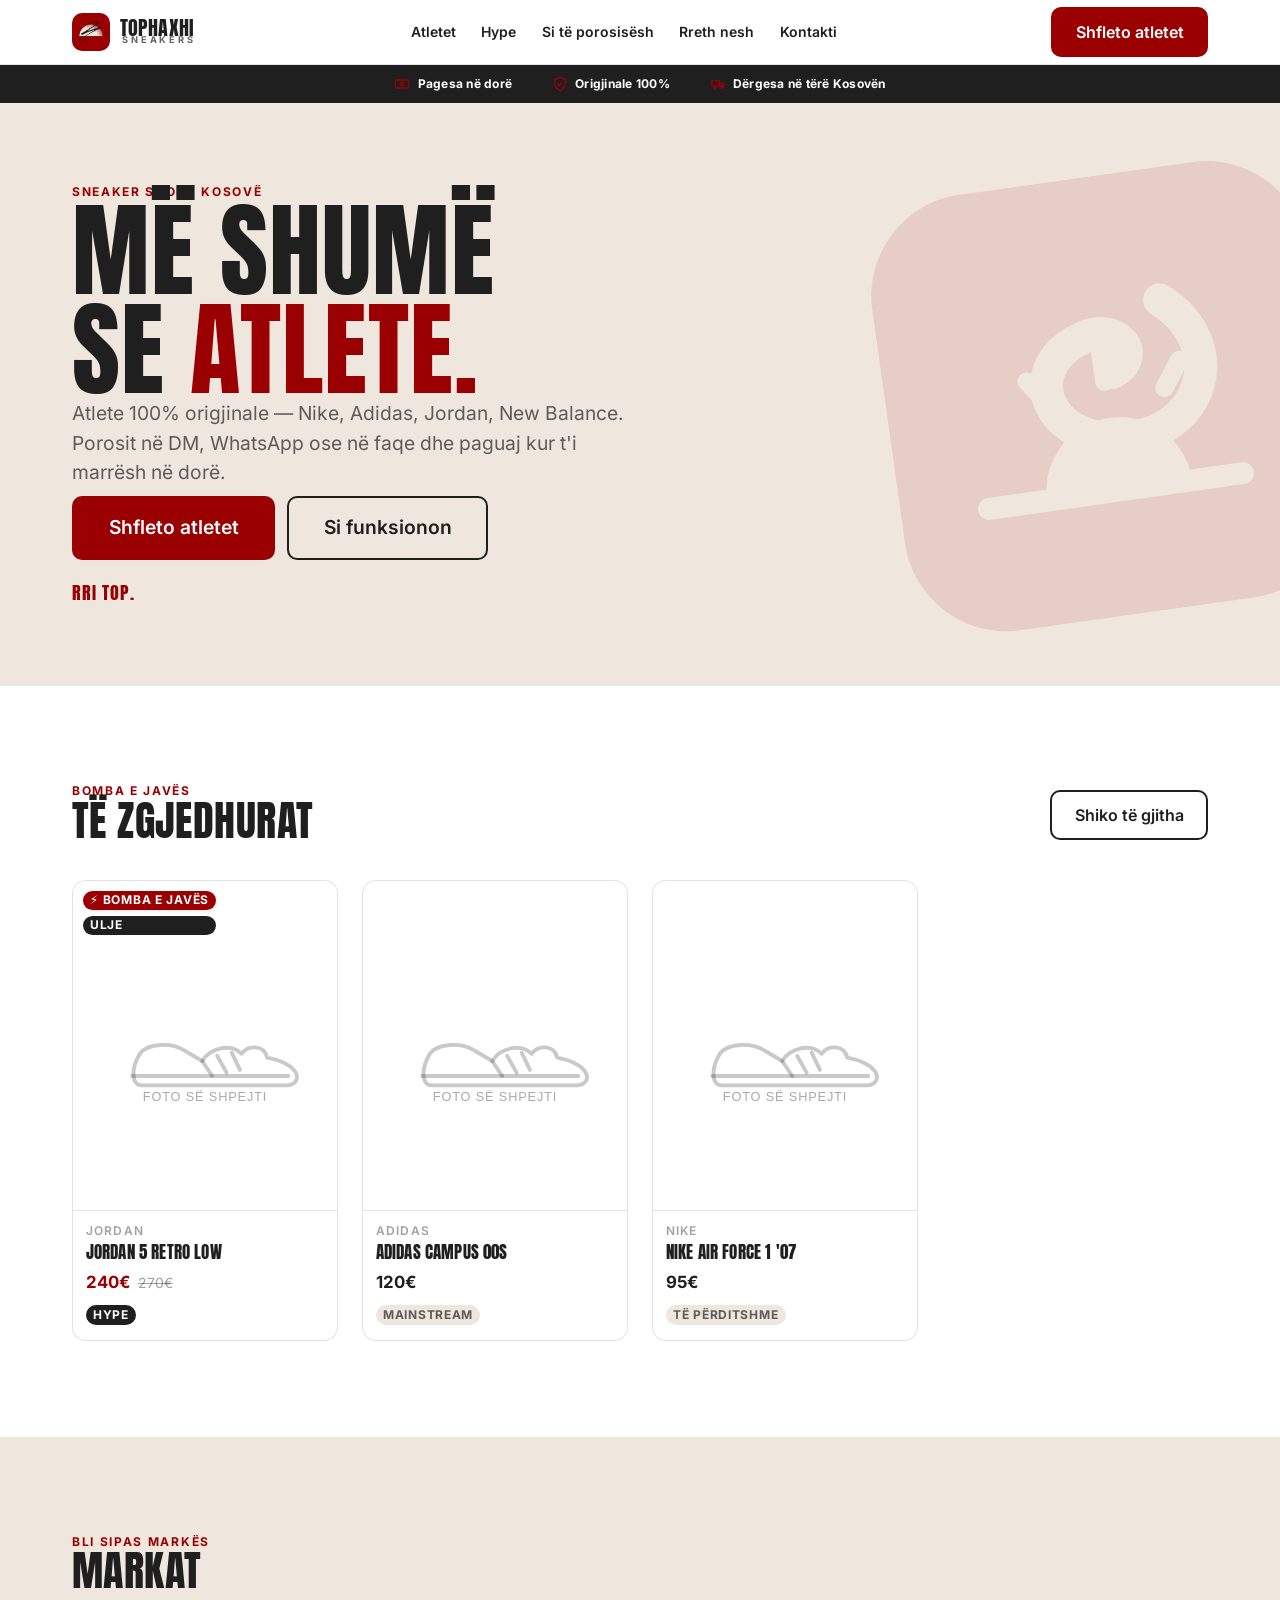
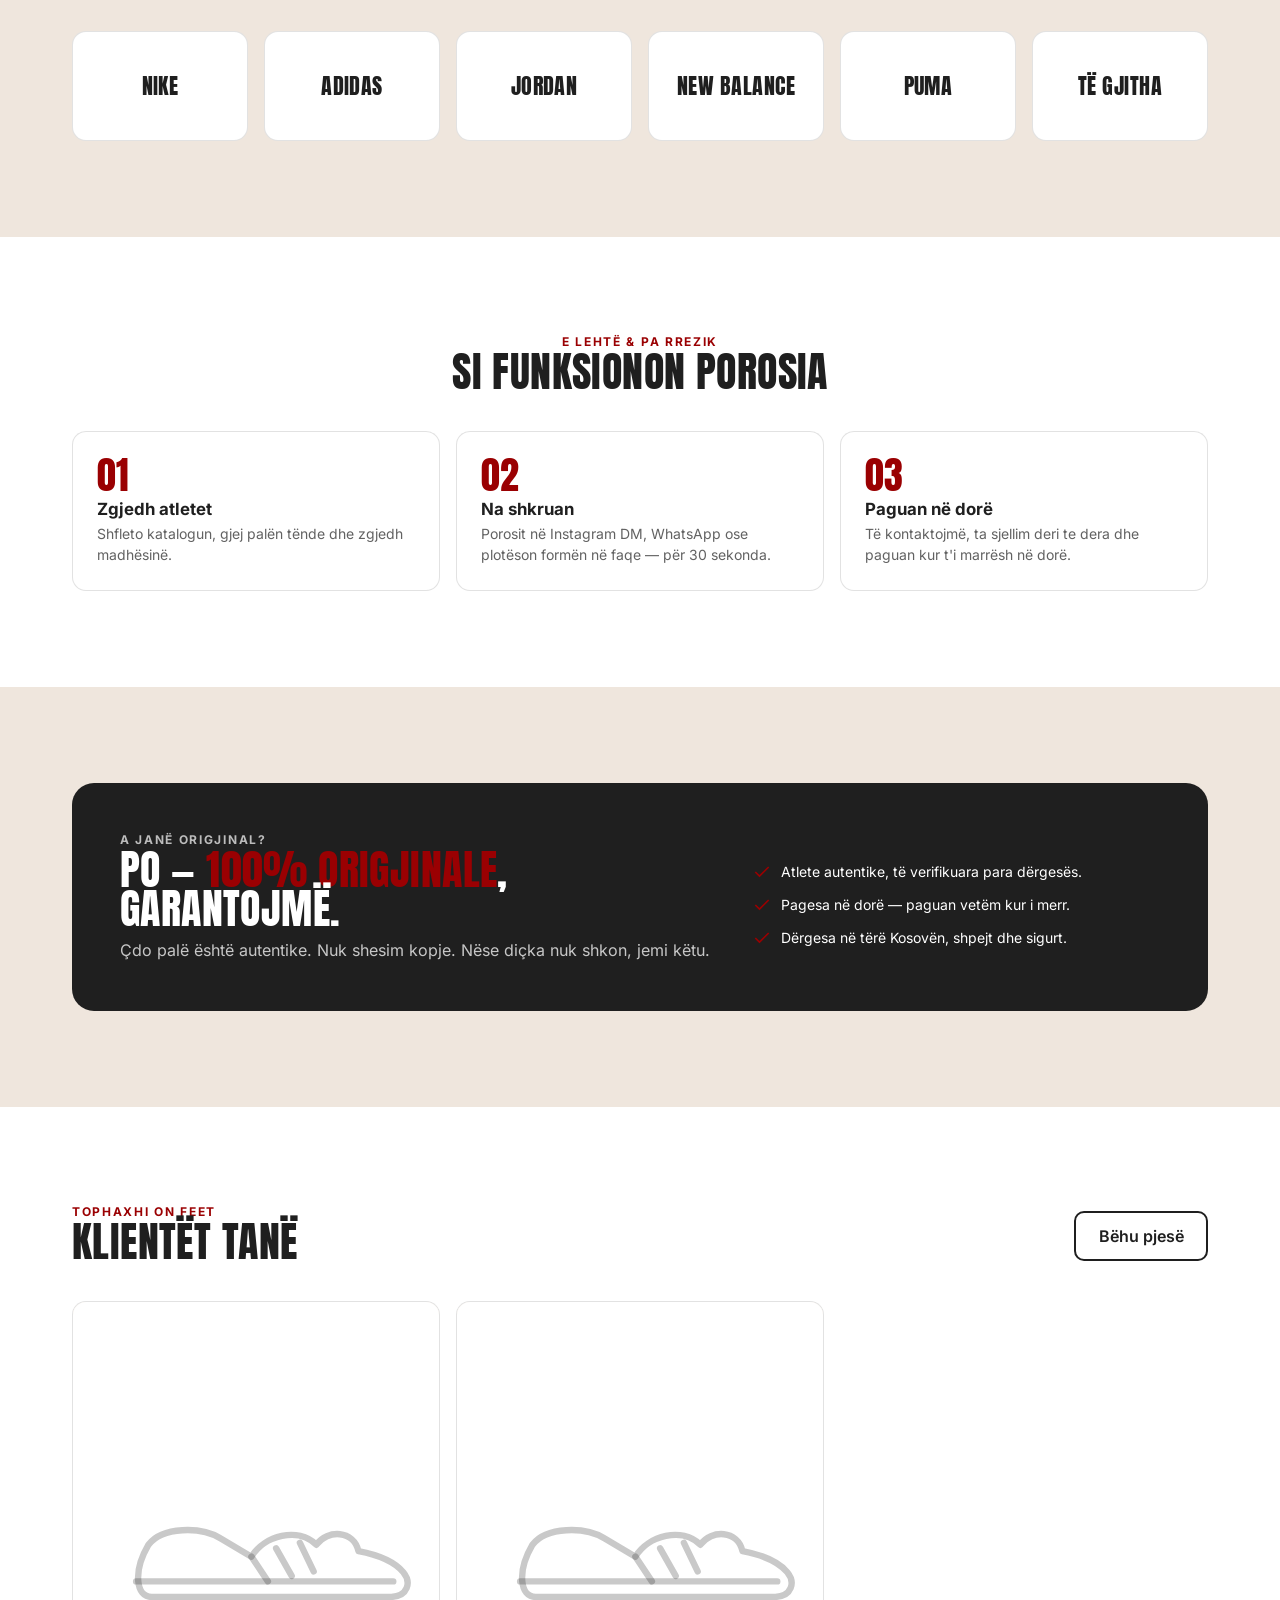
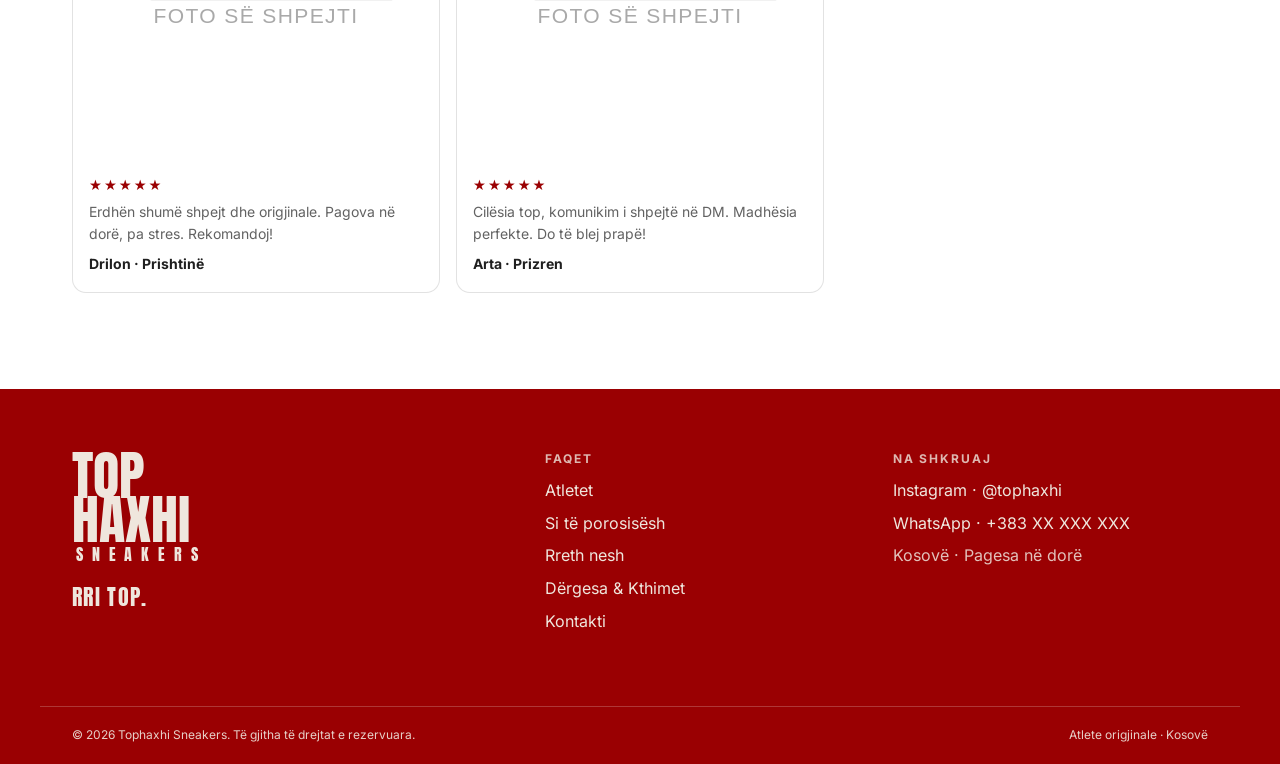
==== index.html @ 0d24c955 "Tophaxhi Sneakers — faqja e plotë (catalogue, ordering, admin, SEO) Real brand colors (#9a0002/#efe6" ====
<!DOCTYPE html>
<html lang="sq">
<head>
  <meta charset="UTF-8" />
  <meta name="viewport" content="width=device-width, initial-scale=1" />
  <title>Atlete origjinale në Kosovë me pagesë në dorë | Tophaxhi Sneakers</title>
  <meta name="description" content="Tophaxhi Sneakers — atlete 100% origjinale në Kosovë. Nike, Adidas, Jordan, New Balance. Porosit në Instagram, WhatsApp ose në faqe. Pagesa në dorë, dërgesa në tërë Kosovën." />
  <meta name="theme-color" content="#9a0002" />
  <link rel="canonical" href="https://tophaxhi.com/" />

  <!-- Favicon / ikona -->
  <link rel="icon" href="assets/brand/mark.png" type="image/png" />
  <link rel="apple-touch-icon" href="assets/brand/apple-touch.png" />

  <!-- Open Graph -->
  <meta property="og:type" content="website" />
  <meta property="og:site_name" content="Tophaxhi Sneakers" />
  <meta property="og:title" content="Atlete origjinale në Kosovë | Tophaxhi Sneakers" />
  <meta property="og:description" content="Atlete 100% origjinale me pagesë në dorë. Rri top." />
  <meta property="og:url" content="https://tophaxhi.com/" />
  <meta property="og:image" content="https://tophaxhi.com/assets/brand/og-image.png" />
  <meta property="og:image:width" content="1200" />
  <meta property="og:image:height" content="630" />
  <meta property="og:locale" content="sq_AL" />
  <meta name="twitter:card" content="summary_large_image" />
  <meta name="twitter:title" content="Atlete origjinale në Kosovë | Tophaxhi Sneakers" />
  <meta name="twitter:description" content="Atlete 100% origjinale me pagesë në dorë. Rri top." />
  <meta name="twitter:image" content="https://tophaxhi.com/assets/brand/og-image.png" />

  <!-- JSON-LD: Organization / Store -->
  <script type="application/ld+json">
  {
    "@context": "https://schema.org",
    "@type": "Store",
    "name": "Tophaxhi Sneakers",
    "description": "Atlete origjinale në Kosovë me pagesë në dorë.",
    "url": "https://tophaxhi.com/",
    "logo": "https://tophaxhi.com/assets/brand/mark.png",
    "image": "https://tophaxhi.com/assets/brand/og-image.png",
    "areaServed": { "@type": "Country", "name": "Kosovo" },
    "currenciesAccepted": "EUR",
    "paymentAccepted": "Cash on delivery",
    "sameAs": ["https://instagram.com/tophaxhi"]
  }
  </script>

  <!-- Performancë: ngarko fontet kryesore herët -->
  <link rel="preload" href="assets/fonts/anton-400.woff2" as="font" type="font/woff2" crossorigin />
  <link rel="preload" href="assets/fonts/inter-400.woff2" as="font" type="font/woff2" crossorigin />
  <link rel="preload" href="assets/fonts/inter-700.woff2" as="font" type="font/woff2" crossorigin />

  <link rel="stylesheet" href="css/styles.css" />
</head>
<body>

  <!-- ================= HEADER ================= -->
  <header class="site-header">
    <div class="container site-header__inner">
      <a href="index.html" class="brand-lockup" aria-label="Tophaxhi Sneakers — ballina">
        <img class="brand-lockup__mark" src="assets/brand/mark.png" alt="" width="38" height="38" />
        <span class="brand-lockup__text">
          <span class="brand-lockup__top">Tophaxhi</span>
          <span class="brand-lockup__sub">Sneakers</span>
        </span>
      </a>

      <nav class="main-nav" aria-label="Navigimi kryesor">
        <ul>
          <li><a href="atletet.html">Atletet</a></li>
          <li><a href="atletet.html?tier=hype">Hype</a></li>
          <li><a href="si-te-porosisesh.html">Si të porosisësh</a></li>
          <li><a href="rreth-nesh.html">Rreth nesh</a></li>
          <li><a href="kontakti.html">Kontakti</a></li>
        </ul>
      </nav>

      <div class="header-actions">
        <a href="atletet.html" class="btn btn--red" data-desktop-cta>Shfleto atletet</a>
        <button class="nav-toggle" aria-expanded="false" aria-controls="mobile-nav" aria-label="Hap menynë">
          <span></span>
        </button>
      </div>
    </div>

    <!-- Mobile drawer -->
    <nav class="mobile-nav" id="mobile-nav" aria-label="Menyja mobile">
      <a href="atletet.html">Atletet</a>
      <a href="atletet.html?tier=hype">Hype</a>
      <a href="si-te-porosisesh.html">Si të porosisësh</a>
      <a href="rreth-nesh.html">Rreth nesh</a>
      <a href="dergesa-kthimet.html">Dërgesa &amp; Kthimet</a>
      <a href="kontakti.html">Kontakti</a>
      <a href="atletet.html" class="btn btn--red btn--block">Shfleto atletet</a>
    </nav>
  </header>

  <!-- ================= TRUST BAR ================= -->
  <div class="trust-bar">
    <div class="container trust-bar__track">
      <span class="trust-bar__item">
        <svg viewBox="0 0 24 24" fill="none" stroke="currentColor" stroke-width="2" aria-hidden="true"><rect x="2" y="6" width="20" height="12" rx="2"/><circle cx="12" cy="12" r="2.5"/></svg>
        <strong>Pagesa në dorë</strong>
      </span>
      <span class="trust-bar__item">
        <svg viewBox="0 0 24 24" fill="none" stroke="currentColor" stroke-width="2" aria-hidden="true"><path d="M12 2l8 3v6c0 5-3.5 8.5-8 11-4.5-2.5-8-6-8-11V5z"/><path d="M8.5 12l2.5 2.5 4.5-5"/></svg>
        <strong>Origjinale 100%</strong>
      </span>
      <span class="trust-bar__item">
        <svg viewBox="0 0 24 24" fill="none" stroke="currentColor" stroke-width="2" aria-hidden="true"><path d="M3 7h11v8H3z"/><path d="M14 10h4l3 3v2h-7z"/><circle cx="7" cy="17" r="1.6"/><circle cx="17.5" cy="17" r="1.6"/></svg>
        <strong>Dërgesa në tërë Kosovën</strong>
      </span>
      <!-- TODO (pronari): aktivizo vetëm nëse e ofron — "Provo para se të paguash". -->
      <span class="trust-bar__item" hidden>
        <svg viewBox="0 0 24 24" fill="none" stroke="currentColor" stroke-width="2" aria-hidden="true"><path d="M20 6L9 17l-5-5"/></svg>
        <strong>Provo para se të paguash</strong>
      </span>
    </div>
  </div>

  <main id="main">

    <!-- ================= HERO ================= -->
    <section class="hero">
      <!-- Signature: swirl-i i markës "vizatohet" vetë në ngarkim (respekton reduced-motion) -->
      <svg class="hero__mark" viewBox="0 0 120 120" aria-hidden="true" focusable="false">
        <rect width="120" height="120" rx="28" fill="#9a0002"/>
        <path d="M40 86 a20 20 0 0 1 40 0 Z" fill="#efe6dd"/>
        <path class="mark-line" pathLength="100" d="M24 86 H94" stroke="#efe6dd" stroke-width="6" stroke-linecap="round"/>
        <g stroke="#efe6dd" stroke-width="5" stroke-linecap="round" fill="none">
          <path d="M60 56 V47"/><path d="M44 60 l-5 -7"/><path d="M76 60 l5 -7"/>
        </g>
        <path class="mark-swirl" pathLength="100" d="M78 36 C 95 50, 86 74, 62 72 C 42 70, 38 50, 54 44 C 66 39, 72 51, 62 54"
              fill="none" stroke="#efe6dd" stroke-width="9" stroke-linecap="round" stroke-linejoin="round"/>
      </svg>
      <div class="container hero__inner">
        <div class="hero__copy reveal">
          <p class="eyebrow">Sneaker shop · Kosovë</p>
          <h1 class="display hero__title">Më shumë<br/>se <span class="accent">atlete.</span></h1>
          <p class="hero__sub">Atlete 100% origjinale — Nike, Adidas, Jordan, New Balance. Porosit në DM, WhatsApp ose në faqe dhe paguaj kur t'i marrësh në dorë.</p>
          <div class="hero__cta">
            <a href="atletet.html" class="btn btn--red btn--lg">Shfleto atletet</a>
            <a href="si-te-porosisesh.html" class="btn btn--ghost btn--lg">Si funksionon</a>
          </div>
          <p class="hero__signoff" style="margin-top:1.2rem">Rri top.</p>
        </div>
      </div>
    </section>

    <!-- ================= BOMBA E JAVËS + KATALOG PREVIEW ================= -->
    <section class="section" id="atlete">
      <div class="container">
        <div class="section-head section-head__row reveal">
          <div>
            <p class="eyebrow">Bomba e javës</p>
            <h2 class="display">Të zgjedhurat</h2>
          </div>
          <a href="atletet.html" class="btn btn--ghost">Shiko të gjitha</a>
        </div>

        <!-- Renderohet nga home.js prej të dhënave; kartat më poshtë janë fallback pa-JS -->
        <div class="product-grid reveal" id="featured-grid">

          <!-- Kartë me "Bomba e javës" + ulje (hype) -->
          <article class="product-card">
            <div class="product-card__flags">
              <span class="badge badge--drop">⚡ Bomba e javës</span>
              <span class="badge badge--sale">Ulje</span>
            </div>
            <div class="product-card__media">
              <img class="product-card__img" src="assets/products/_placeholder.svg"
                   alt="Jordan 5 Black Carolina — bli online në Kosovë | Tophaxhi" loading="lazy" width="800" height="1000" />
            </div>
            <div class="product-card__body">
              <span class="product-card__brand">Jordan</span>
              <h3 class="product-card__name">Jordan 5 Black Carolina</h3>
              <div class="product-card__price-row">
                <span class="product-card__price product-card__price--sale">240€</span>
                <span class="product-card__oldprice">270€</span>
              </div>
              <span class="badge badge--tier badge--hype">Hype</span>
            </div>
            <a class="product-card__link" href="product.html?id=jordan-5-black-carolina" aria-label="Shiko Jordan 5 Black Carolina"></a>
          </article>

          <!-- Kartë standard (mainstream) -->
          <article class="product-card">
            <div class="product-card__media">
              <img class="product-card__img" src="assets/products/_placeholder.svg"
                   alt="Adidas Campus 00s Core Black — bli online në Kosovë | Tophaxhi" loading="lazy" width="800" height="1000" />
            </div>
            <div class="product-card__body">
              <span class="product-card__brand">Adidas</span>
              <h3 class="product-card__name">Adidas Campus 00s</h3>
              <div class="product-card__price-row">
                <span class="product-card__price">120€</span>
              </div>
              <span class="badge badge--tier">Mainstream</span>
            </div>
            <a class="product-card__link" href="product.html?id=adidas-campus-00s-black" aria-label="Shiko Adidas Campus 00s"></a>
          </article>

          <!-- Kartë e përditshme (everyday) -->
          <article class="product-card">
            <div class="product-card__media">
              <img class="product-card__img" src="assets/products/_placeholder.svg"
                   alt="Nike — atlete e përditshme — bli online në Kosovë | Tophaxhi" loading="lazy" width="800" height="1000" />
            </div>
            <div class="product-card__body">
              <span class="product-card__brand">Nike</span>
              <h3 class="product-card__name">Nike Air Max</h3>
              <div class="product-card__price-row">
                <span class="product-card__price">95€</span>
              </div>
              <span class="badge badge--tier">Të përditshme</span>
            </div>
            <a class="product-card__link" href="product.html?id=nike-air-max" aria-label="Shiko Nike Air Max"></a>
          </article>

          <!-- Kartë e katërt për të mbushur grid-in -->
          <article class="product-card">
            <div class="product-card__media">
              <img class="product-card__img" src="assets/products/_placeholder.svg"
                   alt="New Balance 550 — bli online në Kosovë | Tophaxhi" loading="lazy" width="800" height="1000" />
            </div>
            <div class="product-card__body">
              <span class="product-card__brand">New Balance</span>
              <h3 class="product-card__name">New Balance 550</h3>
              <div class="product-card__price-row">
                <span class="product-card__price">135€</span>
              </div>
              <span class="badge badge--tier">Mainstream</span>
            </div>
            <a class="product-card__link" href="product.html?id=new-balance-550" aria-label="Shiko New Balance 550"></a>
          </article>

        </div>
      </div>
    </section>

    <!-- ================= SHOP BY BRAND ================= -->
    <section class="section section--concrete">
      <div class="container">
        <div class="section-head reveal">
          <p class="eyebrow">Bli sipas markës</p>
          <h2 class="display">Markat</h2>
        </div>
        <!-- Emrat e markave = vetëm tekst (pa logo zyrtare). -->
        <div class="brand-strip reveal">
          <a class="brand-chip" href="atletet.html?brand=nike">Nike</a>
          <a class="brand-chip" href="atletet.html?brand=adidas">Adidas</a>
          <a class="brand-chip" href="atletet.html?brand=jordan">Jordan</a>
          <a class="brand-chip" href="atletet.html?brand=new-balance">New Balance</a>
          <a class="brand-chip" href="atletet.html?brand=puma">Puma</a>
          <a class="brand-chip" href="atletet.html">Të gjitha</a>
        </div>
      </div>
    </section>

    <!-- ================= SI FUNKSIONON POROSIA ================= -->
    <section class="section" id="si-funksionon">
      <div class="container">
        <div class="section-head text-center reveal">
          <p class="eyebrow">E lehtë &amp; pa rrezik</p>
          <h2 class="display">Si funksionon porosia</h2>
        </div>
        <div class="steps reveal">
          <div class="step">
            <div class="step__num">01</div>
            <h3 class="step__title">Zgjedh atletet</h3>
            <p class="step__text">Shfleto katalogun, gjej palën tënde dhe zgjedh madhësinë.</p>
          </div>
          <div class="step">
            <div class="step__num">02</div>
            <h3 class="step__title">Na shkruan</h3>
            <p class="step__text">Porosit në Instagram DM, WhatsApp ose plotëson formën në faqe — për 30 sekonda.</p>
          </div>
          <div class="step">
            <div class="step__num">03</div>
            <h3 class="step__title">Paguan në dorë</h3>
            <p class="step__text">Të kontaktojmë, ta sjellim deri te dera dhe paguan kur t'i marrësh në dorë.</p>
          </div>
        </div>
      </div>
    </section>

    <!-- ================= AUTHENTICITY / TRUST ================= -->
    <section class="section section--concrete">
      <div class="container">
        <div class="trust-block reveal">
          <div>
            <p class="eyebrow" style="color:#fff;opacity:.7">A janë origjinal?</p>
            <h2 class="display">Po — <span class="top-red">100% origjinale</span>, garantojmë.</h2>
            <p class="muted" style="color:rgba(255,255,255,.75);margin-top:.6rem">Çdo palë është autentike. Nuk shesim kopje. Nëse diçka nuk shkon, jemi këtu.</p>
          </div>
          <div class="trust-block__points">
            <div class="trust-block__point"><svg viewBox="0 0 24 24" fill="none" stroke="currentColor" stroke-width="2"><path d="M20 6L9 17l-5-5"/></svg><span>Atlete autentike, të verifikuara para dërgesës.</span></div>
            <div class="trust-block__point"><svg viewBox="0 0 24 24" fill="none" stroke="currentColor" stroke-width="2"><path d="M20 6L9 17l-5-5"/></svg><span>Pagesa në dorë — paguan vetëm kur i merr.</span></div>
            <div class="trust-block__point"><svg viewBox="0 0 24 24" fill="none" stroke="currentColor" stroke-width="2"><path d="M20 6L9 17l-5-5"/></svg><span>Dërgesa në tërë Kosovën, shpejt dhe sigurt.</span></div>
          </div>
        </div>
      </div>
    </section>

    <!-- ================= SOCIAL PROOF ================= -->
    <section class="section">
      <div class="container">
        <div class="section-head section-head__row reveal">
          <div>
            <p class="eyebrow">Tophaxhi on feet</p>
            <h2 class="display">Klientët tanë</h2>
          </div>
          <a href="kontakti.html" class="btn btn--ghost">Bëhu pjesë</a>
        </div>
        <div class="reviews reveal" id="reviews-grid">
          <!-- Renderohet nga home.js prej /data/reviews; këto janë fallback pa-JS -->
          <figure class="review-card">
            <img class="review-card__img" src="assets/products/_placeholder.svg" alt="Foto e klientit me atletet Tophaxhi" loading="lazy" />
            <figcaption class="review-card__body">
              <div class="review-card__stars" aria-label="5 nga 5 yje">★★★★★</div>
              <p class="review-card__text">"Erdhën shumë shpejt dhe origjinale. Pagova në dorë, pa stres."</p>
              <p class="review-card__name">Drilon · Prishtinë</p>
            </figcaption>
          </figure>
          <figure class="review-card">
            <img class="review-card__img" src="assets/products/_placeholder.svg" alt="Foto e klientit me atletet Tophaxhi" loading="lazy" />
            <figcaption class="review-card__body">
              <div class="review-card__stars" aria-label="5 nga 5 yje">★★★★★</div>
              <p class="review-card__text">"Cilësia top, komunikim i shpejtë në DM. Rekomandoj!"</p>
              <p class="review-card__name">Arta · Prizren</p>
            </figcaption>
          </figure>
          <figure class="review-card">
            <img class="review-card__img" src="assets/products/_placeholder.svg" alt="Foto e klientit me atletet Tophaxhi" loading="lazy" />
            <figcaption class="review-card__body">
              <div class="review-card__stars" aria-label="5 nga 5 yje">★★★★★</div>
              <p class="review-card__text">"Madhësia perfekte, çmim i mirë. Do të blej prapë."</p>
              <p class="review-card__name">Endrit · Pejë</p>
            </figcaption>
          </figure>
        </div>
      </div>
    </section>

  </main>

  <!-- ================= FOOTER ================= -->
  <footer class="site-footer">
    <div class="container site-footer__top">
      <div>
        <div class="footer-lockup">
          <div class="footer-lockup__top">Top<br/>Haxhi</div>
          <div class="footer-lockup__sub">Sneakers</div>
        </div>
        <p class="footer-signoff">Rri top.</p>
      </div>
      <div class="footer-col">
        <h3>Faqet</h3>
        <ul>
          <li><a href="atletet.html">Atletet</a></li>
          <li><a href="si-te-porosisesh.html">Si të porosisësh</a></li>
          <li><a href="rreth-nesh.html">Rreth nesh</a></li>
          <li><a href="dergesa-kthimet.html">Dërgesa &amp; Kthimet</a></li>
          <li><a href="kontakti.html">Kontakti</a></li>
        </ul>
      </div>
      <div class="footer-col">
        <h3>Na shkruaj</h3>
        <ul>
          <!-- TODO (pronari): vendos handle-in real të Instagramit dhe numrin e WhatsApp. -->
          <li><a href="https://instagram.com/tophaxhi" target="_blank" rel="noopener">Instagram · @tophaxhi</a></li>
          <li><a href="https://wa.me/383XXXXXXXX" target="_blank" rel="noopener">WhatsApp · +383 XX XXX XXX</a></li>
          <li><span class="muted" style="color:rgba(244,241,234,.8)">Kosovë · Pagesa në dorë</span></li>
        </ul>
      </div>
    </div>
    <div class="container site-footer__bottom">
      <span>© <span data-year>2026</span> Tophaxhi Sneakers. Të gjitha të drejtat e rezervuara.</span>
      <span>Atlete origjinale · Kosovë</span>
    </div>
  </footer>

  <!-- Toasts -->
  <div class="toast-wrap" id="toast-wrap" aria-live="polite" aria-atomic="true"></div>

  <script src="js/data.js" defer></script>
  <script src="js/main.js" defer></script>
  <script src="js/home.js" defer></script>
</body>
</html>
---- css/styles.css ----
/* =====================================================================
   TOPHAXHI SNEAKERS — styles.css
   Një skedar i vetëm CSS për tërë faqen publike.
   Sistemi: ~70% e zezë/e bardhë/concrete (strukturë), ~30% e kuqe (theks).
   Mobile-first. Self-hosted fonts. Respekton prefers-reduced-motion.
   ===================================================================== */

/* ------------------------------------------------------------------ *
 * 1. FONTS (self-hosted WOFF2 — pa varësi nga CDN në runtime)
 * ------------------------------------------------------------------ */

/* ANTON — display / headings (latin + latin-ext për ë, ç) */
@font-face {
  font-family: 'Anton';
  font-style: normal;
  font-weight: 400;
  font-display: swap;
  src: url('../assets/fonts/anton-400.woff2') format('woff2');
  unicode-range: U+0000-00FF, U+0131, U+0152-0153, U+02BB-02BC, U+02C6, U+02DA,
    U+02DC, U+0304, U+0308, U+0329, U+2000-206F, U+2074, U+20AC, U+2122, U+2191,
    U+2193, U+2212, U+2215, U+FEFF, U+FFFD;
}
@font-face {
  font-family: 'Anton';
  font-style: normal;
  font-weight: 400;
  font-display: swap;
  src: url('../assets/fonts/anton-400-ext.woff2') format('woff2');
  unicode-range: U+0100-02BA, U+02BD-02C5, U+02C7-02CC, U+02CE-02D7, U+02DD-02FF,
    U+0304, U+0308, U+0329, U+1D00-1DBF, U+1E00-1E9F, U+1EF2-1EFF, U+2020,
    U+20A0-20AB, U+20AD-20C0, U+2113, U+2C60-2C7F, U+A720-A7FF;
}

/* INTER — body / UI (400/500/600/700, latin + latin-ext) */
@font-face { font-family:'Inter'; font-style:normal; font-weight:400; font-display:swap;
  src:url('../assets/fonts/inter-400.woff2') format('woff2');
  unicode-range:U+0000-00FF,U+0131,U+0152-0153,U+02BB-02BC,U+02C6,U+02DA,U+02DC,U+0304,U+0308,U+0329,U+2000-206F,U+2074,U+20AC,U+2122,U+2191,U+2193,U+2212,U+2215,U+FEFF,U+FFFD; }
@font-face { font-family:'Inter'; font-style:normal; font-weight:400; font-display:swap;
  src:url('../assets/fonts/inter-400-ext.woff2') format('woff2');
  unicode-range:U+0100-02BA,U+02BD-02C5,U+02C7-02CC,U+02CE-02D7,U+02DD-02FF,U+0304,U+0308,U+0329,U+1D00-1DBF,U+1E00-1E9F,U+1EF2-1EFF,U+2020,U+20A0-20AB,U+20AD-20C0,U+2113,U+2C60-2C7F,U+A720-A7FF; }
@font-face { font-family:'Inter'; font-style:normal; font-weight:500; font-display:swap;
  src:url('../assets/fonts/inter-500.woff2') format('woff2');
  unicode-range:U+0000-00FF,U+0131,U+0152-0153,U+02BB-02BC,U+02C6,U+02DA,U+02DC,U+0304,U+0308,U+0329,U+2000-206F,U+2074,U+20AC,U+2122,U+2191,U+2193,U+2212,U+2215,U+FEFF,U+FFFD; }
@font-face { font-family:'Inter'; font-style:normal; font-weight:500; font-display:swap;
  src:url('../assets/fonts/inter-500-ext.woff2') format('woff2');
  unicode-range:U+0100-02BA,U+02BD-02C5,U+02C7-02CC,U+02CE-02D7,U+02DD-02FF,U+0304,U+0308,U+0329,U+1D00-1DBF,U+1E00-1E9F,U+1EF2-1EFF,U+2020,U+20A0-20AB,U+20AD-20C0,U+2113,U+2C60-2C7F,U+A720-A7FF; }
@font-face { font-family:'Inter'; font-style:normal; font-weight:600; font-display:swap;
  src:url('../assets/fonts/inter-600.woff2') format('woff2');
  unicode-range:U+0000-00FF,U+0131,U+0152-0153,U+02BB-02BC,U+02C6,U+02DA,U+02DC,U+0304,U+0308,U+0329,U+2000-206F,U+2074,U+20AC,U+2122,U+2191,U+2193,U+2212,U+2215,U+FEFF,U+FFFD; }
@font-face { font-family:'Inter'; font-style:normal; font-weight:600; font-display:swap;
  src:url('../assets/fonts/inter-600-ext.woff2') format('woff2');
  unicode-range:U+0100-02BA,U+02BD-02C5,U+02C7-02CC,U+02CE-02D7,U+02DD-02FF,U+0304,U+0308,U+0329,U+1D00-1DBF,U+1E00-1E9F,U+1EF2-1EFF,U+2020,U+20A0-20AB,U+20AD-20C0,U+2113,U+2C60-2C7F,U+A720-A7FF; }
@font-face { font-family:'Inter'; font-style:normal; font-weight:700; font-display:swap;
  src:url('../assets/fonts/inter-700.woff2') format('woff2');
  unicode-range:U+0000-00FF,U+0131,U+0152-0153,U+02BB-02BC,U+02C6,U+02DA,U+02DC,U+0304,U+0308,U+0329,U+2000-206F,U+2074,U+20AC,U+2122,U+2191,U+2193,U+2212,U+2215,U+FEFF,U+FFFD; }
@font-face { font-family:'Inter'; font-style:normal; font-weight:700; font-display:swap;
  src:url('../assets/fonts/inter-700-ext.woff2') format('woff2');
  unicode-range:U+0100-02BA,U+02BD-02C5,U+02C7-02CC,U+02CE-02D7,U+02DD-02FF,U+0304,U+0308,U+0329,U+1D00-1DBF,U+1E00-1E9F,U+1EF2-1EFF,U+2020,U+20A0-20AB,U+20AD-20C0,U+2113,U+2C60-2C7F,U+A720-A7FF; }

/* ------------------------------------------------------------------ *
 * 2. DESIGN TOKENS
 * ------------------------------------------------------------------ */
:root {
  /* Brand colors (zyrtare — nga logo-ja e Tophaxhi) */
  --top-red:  #9a0002;         /* Tophaxhi Red */
  --top-red-dark: #6f0001;     /* hover/pressed e kuqe */
  --ink:      #1f1f1f;         /* Ink — gati e zezë */
  --white:    #FFFFFF;
  --concrete: #efe6dd;         /* Cream — sfond i butë i seksioneve */
  --ink-70:   rgba(31,31,31,0.70);
  --ink-40:   rgba(31,31,31,0.42);
  --hairline: rgba(31,31,31,0.13);
  --cream:    #efe6dd;          /* kremë për lockup mbi të kuqe */

  /* Typografia */
  --font-display: 'Anton', 'Arial Narrow', system-ui, sans-serif;
  --font-body: 'Inter', system-ui, -apple-system, 'Segoe UI', Roboto, Arial, sans-serif;

  /* Type scale (mobile-first, rritet me clamp) */
  --fs-hero:   clamp(2.75rem, 11vw, 6.5rem);
  --fs-h1:     clamp(2rem, 7vw, 3.5rem);
  --fs-h2:     clamp(1.6rem, 5.5vw, 2.6rem);
  --fs-h3:     clamp(1.15rem, 4vw, 1.5rem);
  --fs-lead:   clamp(1rem, 2.6vw, 1.2rem);
  --fs-body:   1rem;
  --fs-sm:     0.875rem;
  --fs-xs:     0.75rem;

  /* Hapësira & format */
  --container: 1200px;
  --gutter: clamp(1rem, 4vw, 2rem);
  --radius: 14px;
  --radius-sm: 10px;
  --radius-lg: 22px;
  --section-y: clamp(3rem, 8vw, 6rem);

  /* Shadows */
  --shadow-sm: 0 1px 2px rgba(10,10,10,0.06), 0 2px 8px rgba(10,10,10,0.05);
  --shadow-md: 0 6px 18px rgba(10,10,10,0.10);
  --shadow-lg: 0 18px 50px rgba(10,10,10,0.16);

  /* Lëvizja */
  --ease: cubic-bezier(0.22, 1, 0.36, 1);
  --t-fast: 140ms;
  --t-med: 260ms;

  --header-h: 64px;
}

/* ------------------------------------------------------------------ *
 * 3. RESET / BASE
 * ------------------------------------------------------------------ */
*, *::before, *::after { box-sizing: border-box; }
* { margin: 0; }
html { -webkit-text-size-adjust: 100%; scroll-behavior: smooth; }
@media (prefers-reduced-motion: reduce) { html { scroll-behavior: auto; } }

body {
  font-family: var(--font-body);
  font-size: var(--fs-body);
  line-height: 1.55;
  color: var(--ink);
  background: var(--white);
  -webkit-font-smoothing: antialiased;
  text-rendering: optimizeLegibility;
  overflow-x: hidden;
}

img, svg, video { display: block; max-width: 100%; }
img { height: auto; }
[hidden] { display: none !important; }
a { color: inherit; text-decoration: none; }
button, input, select, textarea { font: inherit; color: inherit; }
button { cursor: pointer; background: none; border: none; }
ul, ol { list-style: none; padding: 0; }

h1, h2, h3, h4 { line-height: 1.02; font-weight: 400; }

/* Focus i dukshëm për tastierë (aksesueshmëri) */
:focus-visible {
  outline: 3px solid var(--top-red);
  outline-offset: 2px;
  border-radius: 4px;
}

/* ------------------------------------------------------------------ *
 * 4. NDIHMËSE / UTILITIES
 * ------------------------------------------------------------------ */
.container {
  width: 100%;
  max-width: var(--container);
  margin-inline: auto;
  padding-inline: var(--gutter);
}
.section { padding-block: var(--section-y); }
.section--concrete { background: var(--concrete); }
.section--ink { background: var(--ink); color: var(--white); }

.display { font-family: var(--font-display); text-transform: uppercase; letter-spacing: 0.01em; line-height: 0.95; }
.eyebrow {
  font-size: var(--fs-xs); font-weight: 700; text-transform: uppercase;
  letter-spacing: 0.14em; color: var(--top-red);
}
.muted { color: var(--ink-70); }
.visually-hidden {
  position: absolute !important; width: 1px; height: 1px; padding: 0; margin: -1px;
  overflow: hidden; clip: rect(0 0 0 0); white-space: nowrap; border: 0;
}
.text-center { text-align: center; }

.section-head { margin-bottom: clamp(1.5rem, 4vw, 2.5rem); }
.section-head .display { font-size: var(--fs-h2); }
.section-head__row {
  display: flex; align-items: flex-end; justify-content: space-between; gap: 1rem; flex-wrap: wrap;
}

/* ------------------------------------------------------------------ *
 * 5. BUTTONS
 * ------------------------------------------------------------------ */
.btn {
  --btn-bg: var(--ink); --btn-fg: var(--white); --btn-bd: var(--ink);
  display: inline-flex; align-items: center; justify-content: center; gap: 0.5em;
  font-weight: 600; font-size: var(--fs-body); line-height: 1;
  padding: 0.95em 1.4em; border-radius: var(--radius-sm);
  background: var(--btn-bg); color: var(--btn-fg);
  border: 2px solid var(--btn-bd);
  transition: transform var(--t-fast) var(--ease), background var(--t-fast) var(--ease),
              color var(--t-fast) var(--ease), box-shadow var(--t-fast) var(--ease);
  text-align: center; white-space: nowrap;
}
.btn:hover { transform: translateY(-2px); box-shadow: var(--shadow-md); }
.btn:active { transform: translateY(0); }
.btn--red  { --btn-bg: var(--top-red); --btn-fg: #fff; --btn-bd: var(--top-red); }
.btn--red:hover { --btn-bg: var(--top-red-dark); --btn-bd: var(--top-red-dark); }
.btn--ghost { --btn-bg: transparent; --btn-fg: var(--ink); --btn-bd: var(--ink); }
.btn--ghost:hover { --btn-bg: var(--ink); --btn-fg: #fff; }
.btn--light { --btn-bg: var(--white); --btn-fg: var(--ink); --btn-bd: var(--white); }
.btn--wa { --btn-bg: #25D366; --btn-fg: #04301a; --btn-bd: #25D366; }
.btn--ig { --btn-bg: #ffffff; --btn-fg: var(--ink); --btn-bd: var(--ink); }
.btn--block { display: flex; width: 100%; }
.btn--lg { font-size: var(--fs-lead); padding: 1.05em 1.8em; }
.btn[disabled], .btn[aria-disabled="true"] { opacity: 0.45; pointer-events: none; }

/* ------------------------------------------------------------------ *
 * 6. HEADER
 * ------------------------------------------------------------------ */
.site-header {
  position: sticky; top: 0; z-index: 50;
  background: rgba(255,255,255,0.92);
  backdrop-filter: saturate(1.4) blur(8px);
  border-bottom: 1px solid var(--hairline);
}
.site-header__inner {
  height: var(--header-h);
  display: flex; align-items: center; justify-content: space-between; gap: 1rem;
}
.brand-lockup { display: inline-flex; align-items: center; gap: 0.6rem; }
.brand-lockup__mark { width: 38px; height: 38px; border-radius: 10px; }
.brand-lockup__text { display: flex; flex-direction: column; line-height: 0.82; }
.brand-lockup__top {
  font-family: var(--font-display); text-transform: uppercase; font-size: 1.25rem;
  letter-spacing: 0.02em;
}
.brand-lockup__sub {
  font-size: 0.58rem; font-weight: 700; letter-spacing: 0.32em;
  text-transform: uppercase; color: var(--ink-70); padding-left: 2px;
}

.main-nav { display: none; }
.main-nav ul { display: flex; align-items: center; gap: 1.6rem; }
.main-nav a {
  font-size: var(--fs-sm); font-weight: 600; padding: 0.4rem 0; position: relative;
}
.main-nav a::after {
  content: ""; position: absolute; left: 0; right: 100%; bottom: -2px; height: 2px;
  background: var(--top-red); transition: right var(--t-med) var(--ease);
}
.main-nav a:hover::after, .main-nav a[aria-current="page"]::after { right: 0; }

.header-actions { display: flex; align-items: center; gap: 0.5rem; }

/* Hamburger */
.nav-toggle {
  width: 44px; height: 44px; display: inline-flex; align-items: center; justify-content: center;
  border-radius: 10px;
}
.nav-toggle span, .nav-toggle span::before, .nav-toggle span::after {
  content: ""; display: block; width: 22px; height: 2px; background: var(--ink);
  border-radius: 2px; transition: transform var(--t-med) var(--ease), opacity var(--t-fast);
}
.nav-toggle span { position: relative; }
.nav-toggle span::before { position: absolute; top: -7px; }
.nav-toggle span::after { position: absolute; top: 7px; }
.nav-toggle[aria-expanded="true"] span { background: transparent; }
.nav-toggle[aria-expanded="true"] span::before { transform: translateY(7px) rotate(45deg); }
.nav-toggle[aria-expanded="true"] span::after { transform: translateY(-7px) rotate(-45deg); }

/* Mobile drawer */
.mobile-nav {
  position: fixed; inset: var(--header-h) 0 0 0; z-index: 40;
  background: var(--white); padding: var(--gutter);
  transform: translateY(-8px); opacity: 0; pointer-events: none;
  transition: opacity var(--t-med) var(--ease), transform var(--t-med) var(--ease);
  border-top: 1px solid var(--hairline);
  display: flex; flex-direction: column;
}
.mobile-nav.is-open { opacity: 1; transform: none; pointer-events: auto; }
.mobile-nav a {
  font-family: var(--font-display); text-transform: uppercase; font-size: 1.8rem;
  padding: 0.6rem 0; border-bottom: 1px solid var(--hairline);
}
.mobile-nav .btn { margin-top: 1.2rem; }

@media (min-width: 880px) {
  .main-nav { display: block; }
  .nav-toggle { display: none; }
  .mobile-nav { display: none; }
}

/* ------------------------------------------------------------------ *
 * 7. TRUST BAR
 * ------------------------------------------------------------------ */
.trust-bar {
  background: var(--ink); color: var(--white);
  font-size: var(--fs-xs); letter-spacing: 0.02em;
}
.trust-bar__track {
  display: flex; align-items: center; justify-content: center; gap: clamp(1rem, 4vw, 2.5rem);
  padding-block: 0.6rem; flex-wrap: wrap;
}
.trust-bar__item { display: inline-flex; align-items: center; gap: 0.45rem; white-space: nowrap; font-weight: 500; }
.trust-bar__item svg { width: 16px; height: 16px; color: var(--top-red); flex: none; }
.trust-bar__item strong { font-weight: 700; }

/* ------------------------------------------------------------------ *
 * 8. HERO
 * ------------------------------------------------------------------ */
.hero { position: relative; background: var(--concrete); overflow: hidden; }
.hero__inner {
  display: grid; gap: 1.5rem; align-items: center;
  padding-block: clamp(2.5rem, 7vw, 5rem);
}
.hero__title { font-size: var(--fs-hero); }
.hero__title .accent { color: var(--top-red); }
.hero__sub { font-size: var(--fs-lead); color: var(--ink-70); max-width: 46ch; }
.hero__cta { display: flex; gap: 0.75rem; flex-wrap: wrap; margin-top: 0.5rem; }
.hero__signoff {
  font-family: var(--font-display); text-transform: uppercase; color: var(--top-red);
  letter-spacing: 0.06em; font-size: 1.1rem;
}
.hero__mark {
  position: absolute; right: -6%; top: 50%; transform: translateY(-50%);
  width: min(46vw, 440px); opacity: 0.10; pointer-events: none; rotate: -8deg;
}
@media (min-width: 880px) {
  .hero__inner { grid-template-columns: 1.1fr 0.9fr; }
}

/* ------------------------------------------------------------------ *
 * 9. PRODUCT GRID & CARD (4:5 portrait — locked)
 * ------------------------------------------------------------------ */
.product-grid {
  display: grid; gap: clamp(0.75rem, 2.5vw, 1.5rem);
  grid-template-columns: repeat(2, 1fr);
}
@media (min-width: 720px) { .product-grid { grid-template-columns: repeat(3, 1fr); } }
@media (min-width: 1040px) { .product-grid { grid-template-columns: repeat(4, 1fr); } }

.product-card {
  position: relative; display: flex; flex-direction: column;
  background: var(--white); border: 1px solid var(--hairline);
  border-radius: var(--radius); overflow: hidden;
  transition: transform var(--t-med) var(--ease), box-shadow var(--t-med) var(--ease),
              border-color var(--t-med) var(--ease);
}
@media (hover: hover) {
  .product-card:hover { transform: translateY(-4px); box-shadow: var(--shadow-lg); border-color: transparent; }
  .product-card:hover .product-card__img { transform: scale(1.045); }
}
.product-card__media {
  position: relative; aspect-ratio: 4 / 5; background: var(--white);
  overflow: hidden; border-bottom: 1px solid var(--hairline);
}
.product-card__img {
  width: 100%; height: 100%; object-fit: contain; padding: 8%;
  transition: transform var(--t-med) var(--ease);
}
.product-card__body { padding: 0.7rem 0.8rem 0.95rem; display: flex; flex-direction: column; gap: 0.2rem; }
.product-card__brand { font-size: var(--fs-xs); text-transform: uppercase; letter-spacing: 0.1em; color: var(--ink-40); font-weight: 600; }
.product-card__name { font-family: var(--font-display); text-transform: uppercase; font-size: 1.05rem; letter-spacing: 0.01em; line-height: 1; }
.product-card__price-row { display: flex; align-items: baseline; gap: 0.5rem; margin-top: 0.3rem; }
.product-card__price { font-weight: 700; font-size: 1.05rem; }
.product-card__price--sale { color: var(--top-red); }
.product-card__oldprice { font-size: var(--fs-sm); color: var(--ink-40); text-decoration: line-through; }
.product-card__link { position: absolute; inset: 0; z-index: 1; }
.product-card__link:focus-visible { outline-offset: -3px; }

/* Badges */
.badge {
  display: inline-flex; align-items: center; gap: 0.3em;
  font-size: var(--fs-xs); font-weight: 700; text-transform: uppercase; letter-spacing: 0.06em;
  padding: 0.3em 0.6em; border-radius: 999px; line-height: 1;
}
.badge--tier { background: var(--concrete); color: var(--ink-70); align-self: flex-start; margin-top: 0.45rem; }
.badge--hype { background: var(--ink); color: #fff; }
.product-card__flags { position: absolute; top: 0.6rem; left: 0.6rem; z-index: 2; display: flex; flex-direction: column; gap: 0.35rem; }
.badge--drop { background: var(--top-red); color: #fff; box-shadow: var(--shadow-sm); }
.badge--sale { background: var(--ink); color: #fff; }

/* Skeleton (parandalon flash-in të thyer) */
.skeleton { position: relative; overflow: hidden; background: var(--concrete); }
.skeleton::after {
  content: ""; position: absolute; inset: 0;
  background: linear-gradient(90deg, transparent, rgba(255,255,255,0.65), transparent);
  transform: translateX(-100%); animation: shimmer 1.3s infinite;
}
@keyframes shimmer { 100% { transform: translateX(100%); } }

/* ------------------------------------------------------------------ *
 * 10. BRAND CHIPS (emrat e markave = vetëm tekst, pa logo zyrtare)
 * ------------------------------------------------------------------ */
.brand-strip { display: grid; gap: clamp(0.6rem, 2vw, 1rem); grid-template-columns: repeat(2, 1fr); }
@media (min-width: 620px) { .brand-strip { grid-template-columns: repeat(3, 1fr); } }
@media (min-width: 920px) { .brand-strip { grid-template-columns: repeat(6, 1fr); } }
.brand-chip {
  display: flex; align-items: center; justify-content: center;
  aspect-ratio: 16 / 10; border-radius: var(--radius);
  background: var(--white); border: 1px solid var(--hairline);
  font-family: var(--font-display); text-transform: uppercase; font-size: clamp(1rem,3.4vw,1.4rem);
  letter-spacing: 0.02em; color: var(--ink);
  transition: transform var(--t-fast) var(--ease), color var(--t-fast), border-color var(--t-fast), background var(--t-fast);
}
.brand-chip:hover { color: var(--top-red); border-color: var(--top-red); transform: translateY(-3px); }

/* ------------------------------------------------------------------ *
 * 11. "SI FUNKSIONON" steps + AUTHENTICITY
 * ------------------------------------------------------------------ */
.steps { display: grid; gap: 1rem; grid-template-columns: 1fr; counter-reset: step; }
@media (min-width: 760px) { .steps { grid-template-columns: repeat(3, 1fr); } }
.step {
  background: var(--white); border: 1px solid var(--hairline); border-radius: var(--radius);
  padding: 1.5rem; position: relative;
}
.step__num {
  font-family: var(--font-display); font-size: 2.4rem; color: var(--top-red); line-height: 1;
}
.step__title { font-weight: 700; margin: 0.4rem 0 0.3rem; font-size: 1.05rem; }
.step__text { color: var(--ink-70); font-size: var(--fs-sm); }

.trust-block {
  display: grid; gap: 1.2rem; align-items: center;
  background: var(--ink); color: var(--white); border-radius: var(--radius-lg);
  padding: clamp(1.5rem, 5vw, 3rem);
}
@media (min-width: 820px) { .trust-block { grid-template-columns: 1.2fr 0.8fr; } }
.trust-block .display { font-size: var(--fs-h2); }
.trust-block .top-red { color: var(--top-red); }
.trust-block__points { display: grid; gap: 0.7rem; margin-top: 1rem; }
.trust-block__point { display: flex; gap: 0.6rem; align-items: flex-start; font-size: var(--fs-sm); }
.trust-block__point svg { width: 20px; height: 20px; color: var(--top-red); flex: none; margin-top: 1px; }

/* ------------------------------------------------------------------ *
 * 12. REVIEWS / SOCIAL PROOF
 * ------------------------------------------------------------------ */
.reviews { display: grid; gap: 1rem; grid-template-columns: 1fr; }
@media (min-width: 700px) { .reviews { grid-template-columns: repeat(3, 1fr); } }
.review-card { background: var(--white); border: 1px solid var(--hairline); border-radius: var(--radius); overflow: hidden; }
.review-card__img { aspect-ratio: 4 / 5; object-fit: cover; width: 100%; background: var(--concrete); }
.review-card__body { padding: 0.9rem 1rem 1.1rem; }
.review-card__stars { color: var(--top-red); letter-spacing: 2px; font-size: 0.9rem; }
.review-card__text { font-size: var(--fs-sm); color: var(--ink-70); margin-top: 0.3rem; }
.review-card__name { font-weight: 700; font-size: var(--fs-sm); margin-top: 0.5rem; }

/* ------------------------------------------------------------------ *
 * 13. FOOTER
 * ------------------------------------------------------------------ */
.site-footer { background: var(--top-red); color: var(--cream); }
.site-footer a { color: var(--cream); }
.site-footer__top { display: grid; gap: 2rem; padding-block: clamp(2.5rem, 6vw, 4rem); }
@media (min-width: 760px) { .site-footer__top { grid-template-columns: 1.4fr 1fr 1fr; } }
.footer-lockup__top { font-family: var(--font-display); text-transform: uppercase; font-size: clamp(2.2rem, 8vw, 3.4rem); line-height: 0.82; }
.footer-lockup__sub { font-family: var(--font-display); text-transform: uppercase; letter-spacing: 0.55em; font-size: 1rem; padding-left: 4px; }
.footer-signoff { font-family: var(--font-display); text-transform: uppercase; font-size: 1.4rem; letter-spacing: 0.06em; margin-top: 0.8rem; }
.footer-col h3 { font-size: var(--fs-xs); text-transform: uppercase; letter-spacing: 0.16em; opacity: 0.8; margin-bottom: 0.8rem; font-weight: 700; }
.footer-col li { margin-bottom: 0.5rem; }
.footer-col a:hover { text-decoration: underline; }
.site-footer__bottom { border-top: 1px solid rgba(244,241,234,0.25); padding-block: 1.2rem; font-size: var(--fs-xs); display: flex; justify-content: space-between; gap: 1rem; flex-wrap: wrap; opacity: 0.9; }

/* ------------------------------------------------------------------ *
 * 14. TOAST
 * ------------------------------------------------------------------ */
.toast-wrap { position: fixed; left: 50%; bottom: calc(env(safe-area-inset-bottom, 0px) + 1.2rem); transform: translateX(-50%); z-index: 100; display: flex; flex-direction: column; gap: 0.5rem; pointer-events: none; width: max-content; max-width: 92vw; }
.toast {
  background: var(--ink); color: #fff; padding: 0.8rem 1.1rem; border-radius: 999px;
  box-shadow: var(--shadow-lg); font-size: var(--fs-sm); font-weight: 500;
  display: flex; align-items: center; gap: 0.5rem;
  opacity: 0; transform: translateY(12px); transition: opacity var(--t-med) var(--ease), transform var(--t-med) var(--ease);
}
.toast.is-visible { opacity: 1; transform: none; }
.toast svg { width: 18px; height: 18px; color: var(--top-red); flex: none; }

/* ------------------------------------------------------------------ *
 * 15. EMPTY / ERROR STATES
 * ------------------------------------------------------------------ */
.state {
  text-align: center; padding: clamp(2.5rem, 8vw, 5rem) var(--gutter);
  color: var(--ink-70); border: 1px dashed var(--hairline); border-radius: var(--radius);
  background: var(--concrete);
}
.state .display { font-size: var(--fs-h3); color: var(--ink); margin-bottom: 0.4rem; }

/* ------------------------------------------------------------------ *
 * 15b. KATALOGU — breadcrumb, filtra, chips, skeleton
 * ------------------------------------------------------------------ */
.breadcrumb { font-size: var(--fs-sm); color: var(--ink-70); margin-bottom: 0.8rem; }
.breadcrumb a:hover { color: var(--top-red); }
.breadcrumb span[aria-hidden] { color: var(--ink-40); margin: 0 0.3rem; }

.filters { display: grid; gap: 0.8rem; margin-bottom: 1rem; }
.filters__search {
  display: flex; align-items: center; gap: 0.6rem;
  background: var(--white); border: 1px solid var(--hairline); border-radius: var(--radius-sm);
  padding: 0.2rem 0.9rem;
}
.filters__search:focus-within { border-color: var(--ink); }
.filters__search svg { width: 18px; height: 18px; color: var(--ink-40); flex: none; }
.filters__search input { flex: 1; border: none; outline: none; background: none; padding: 0.7rem 0; font-size: var(--fs-body); }

.filters__selects { display: grid; grid-template-columns: repeat(2, 1fr); gap: 0.6rem; }
@media (min-width: 720px) { .filters__selects { grid-template-columns: repeat(4, 1fr); } }
.field { display: flex; flex-direction: column; gap: 0.25rem; }
.field__label { font-size: var(--fs-xs); font-weight: 700; text-transform: uppercase; letter-spacing: 0.08em; color: var(--ink-40); }
.field select {
  appearance: none; -webkit-appearance: none;
  background: var(--white) url("data:image/svg+xml,%3Csvg xmlns='http://www.w3.org/2000/svg' width='12' height='8' viewBox='0 0 12 8'%3E%3Cpath d='M1 1l5 5 5-5' fill='none' stroke='%231f1f1f' stroke-width='2'/%3E%3C/svg%3E") no-repeat right 0.9rem center;
  border: 1px solid var(--hairline); border-radius: var(--radius-sm);
  padding: 0.7rem 2.2rem 0.7rem 0.9rem; font-size: var(--fs-sm); font-weight: 600; cursor: pointer; width: 100%;
}
.field select:focus-visible { border-color: var(--ink); }

.catalogue__meta { display: flex; align-items: center; justify-content: space-between; gap: 0.8rem; flex-wrap: wrap; margin-bottom: 1rem; min-height: 1.5rem; }
.catalogue__count { font-size: var(--fs-sm); color: var(--ink-70); font-weight: 600; }
.active-chips { display: flex; gap: 0.45rem; flex-wrap: wrap; }
.chip {
  display: inline-flex; align-items: center; gap: 0.35rem;
  font-size: var(--fs-xs); font-weight: 600; padding: 0.4rem 0.7rem; border-radius: 999px;
  background: var(--concrete); border: 1px solid var(--hairline); color: var(--ink);
  transition: background var(--t-fast), border-color var(--t-fast), transform var(--t-fast);
}
.chip:hover { background: var(--ink); color: #fff; border-color: var(--ink); }
.chip--clear { background: transparent; color: var(--top-red); border-color: transparent; text-decoration: underline; }
.chip--clear:hover { background: transparent; color: var(--top-red-dark); }

.skeleton-card { aspect-ratio: auto; min-height: 320px; }
.skeleton-card::before { content: ""; display: block; aspect-ratio: 4/5; }
.skeleton-card { background: var(--concrete); border-color: transparent; position: relative; overflow: hidden; }
.skeleton-card::after {
  content: ""; position: absolute; inset: 0;
  background: linear-gradient(90deg, transparent, rgba(255,255,255,0.7), transparent);
  transform: translateX(-100%); animation: shimmer 1.3s infinite;
}
.product-card.is-out .product-card__img { opacity: 0.5; filter: grayscale(0.3); }

/* ------------------------------------------------------------------ *
 * 15c. PDP (faqja e produktit)
 * ------------------------------------------------------------------ */
.pdp { display: grid; gap: clamp(1.2rem, 4vw, 3rem); padding-block: 1rem 2rem; align-items: start; }
@media (min-width: 860px) { .pdp { grid-template-columns: 1fr 1fr; } }

.pdp__gallery { position: sticky; top: calc(var(--header-h) + 12px); }
@media (max-width: 859px) { .pdp__gallery { position: static; } }
.pdp__main-img {
  aspect-ratio: 4/5; background: var(--white); border: 1px solid var(--hairline);
  border-radius: var(--radius); overflow: hidden; display: flex; align-items: center; justify-content: center;
}
.pdp__main-img img { width: 100%; height: 100%; object-fit: contain; padding: 6%; }
.pdp__thumbs { display: flex; gap: 0.5rem; margin-top: 0.6rem; flex-wrap: wrap; }
.pdp__thumb { width: 64px; aspect-ratio: 4/5; border: 1px solid var(--hairline); border-radius: 8px; overflow: hidden; background: var(--white); padding: 0; }
.pdp__thumb img { width: 100%; height: 100%; object-fit: contain; padding: 8%; }
.pdp__thumb.is-active { border-color: var(--ink); border-width: 2px; }

.pdp__info { max-width: 560px; }
.pdp__name { font-size: var(--fs-h1); margin: 0.2rem 0; }
.pdp__colorway { color: var(--ink-70); font-size: var(--fs-sm); }
.pdp__price-row { display: flex; align-items: center; gap: 0.6rem; flex-wrap: wrap; margin: 0.9rem 0 1.2rem; }
.pdp__price { font-size: 1.7rem; font-weight: 700; }
.pdp__price--sale { color: var(--top-red); }
.pdp__oldprice { font-size: 1.1rem; color: var(--ink-40); text-decoration: line-through; }

.size-select { margin-bottom: 1.2rem; }
.size-select__head { display: flex; align-items: baseline; justify-content: space-between; gap: 0.5rem; margin-bottom: 0.5rem; }
.size-hint { font-size: var(--fs-xs); color: var(--ink-40); font-weight: 600; }
.size-hint--alert { color: var(--top-red); }
.size-grid { display: grid; grid-template-columns: repeat(auto-fill, minmax(64px, 1fr)); gap: 0.5rem; }
.size-grid.shake { animation: shake 0.45s; }
.size-btn {
  padding: 0.7rem 0.4rem; border: 1px solid var(--hairline); border-radius: var(--radius-sm);
  font-weight: 600; font-size: var(--fs-sm); background: var(--white); transition: all var(--t-fast) var(--ease);
}
.size-btn:hover:not([disabled]) { border-color: var(--ink); }
.size-btn.is-active { background: var(--ink); color: #fff; border-color: var(--ink); }
.size-btn[disabled] { opacity: 0.4; text-decoration: line-through; cursor: not-allowed; }
@keyframes shake { 10%,90%{transform:translateX(-1px)} 30%,70%{transform:translateX(3px)} 50%{transform:translateX(-3px)} }

.pdp__orders { display: grid; gap: 0.6rem; margin-bottom: 1.4rem; }
.pdp__assurance { display: grid; gap: 0.6rem; padding: 1rem; background: var(--concrete); border-radius: var(--radius); margin-bottom: 1.4rem; }
.pdp__assurance-item { display: flex; gap: 0.6rem; align-items: flex-start; font-size: var(--fs-sm); color: var(--ink-70); }
.pdp__assurance-item svg { width: 18px; height: 18px; color: var(--top-red); flex: none; margin-top: 2px; }
.pdp__assurance-item strong { color: var(--ink); }
.pdp__desc-title { font-size: var(--fs-h3); font-family: var(--font-display); text-transform: uppercase; margin-bottom: 0.4rem; }
.pdp__desc p { color: var(--ink-70); }

/* Sticky order bar (mobile) */
.sticky-bar {
  position: fixed; left: 0; right: 0; bottom: 0; z-index: 45;
  display: flex; align-items: center; gap: 1rem; justify-content: space-between;
  background: var(--white); border-top: 1px solid var(--hairline);
  padding: 0.7rem var(--gutter); padding-bottom: calc(0.7rem + env(safe-area-inset-bottom, 0px));
  box-shadow: 0 -6px 18px rgba(10,10,10,0.08);
}
.sticky-bar__price { display: flex; flex-direction: column; line-height: 1.1; min-width: 0; }
.sticky-bar__amount { font-weight: 700; font-size: 1.2rem; }
.sticky-bar__name { font-size: var(--fs-xs); color: var(--ink-70); white-space: nowrap; overflow: hidden; text-overflow: ellipsis; max-width: 40vw; }
.sticky-bar .btn { flex: none; padding-inline: 2rem; }
body.has-sticky-bar { padding-bottom: 76px; }
@media (min-width: 860px) { .sticky-bar { display: none; } body.has-sticky-bar { padding-bottom: 0; } }

/* Bottom sheet */
.sheet-backdrop {
  position: fixed; inset: 0; z-index: 60; background: rgba(10,10,10,0.5);
  display: flex; align-items: flex-end; justify-content: center;
  opacity: 0; transition: opacity var(--t-med) var(--ease);
}
.sheet-backdrop.is-open { opacity: 1; }
.sheet {
  background: var(--white); width: 100%; max-width: 520px;
  border-radius: var(--radius-lg) var(--radius-lg) 0 0; padding: 1.2rem var(--gutter) calc(1.4rem + env(safe-area-inset-bottom, 0px));
  transform: translateY(100%); transition: transform var(--t-med) var(--ease);
}
.sheet-backdrop.is-open .sheet { transform: none; }
@media (min-width: 560px) { .sheet-backdrop { align-items: center; } .sheet { border-radius: var(--radius-lg); margin: 1rem; } .sheet-backdrop.is-open .sheet { transform: none; } .sheet { transform: translateY(20px); } }
.sheet__handle { width: 40px; height: 4px; background: var(--hairline); border-radius: 999px; margin: 0 auto 0.8rem; }
.sheet__title { font-family: var(--font-display); text-transform: uppercase; font-size: 1.4rem; }
.sheet__sub { color: var(--ink-70); font-size: var(--fs-sm); margin: 0.2rem 0 1rem; }
.sheet__actions { display: grid; gap: 0.6rem; }
.sheet__close { margin: 1rem auto 0; display: block; color: var(--ink-70); font-weight: 600; font-size: var(--fs-sm); }
.sheet__close:hover { color: var(--ink); }

/* ------------------------------------------------------------------ *
 * 15d. FORMA E POROSISË (porosia.html)
 * ------------------------------------------------------------------ */
.order-page__grid { display: grid; gap: clamp(1.5rem, 4vw, 3rem); align-items: start; }
@media (min-width: 820px) { .order-page__grid { grid-template-columns: 1.3fr 0.7fr; } }

.order-form { display: grid; gap: 1rem; }
.field-block { display: grid; gap: 0.35rem; }
.field-row { display: grid; grid-template-columns: 1fr 1fr; gap: 1rem; }
.order-form label { font-weight: 600; font-size: var(--fs-sm); }
.req { color: var(--top-red); }
.order-form input, .order-form textarea {
  width: 100%; border: 1px solid var(--hairline); border-radius: var(--radius-sm);
  padding: 0.8rem 0.9rem; font-size: var(--fs-body); background: var(--white);
  transition: border-color var(--t-fast);
}
.order-form input:focus, .order-form textarea:focus { outline: none; border-color: var(--ink); }
.order-form input.is-invalid, .order-form textarea.is-invalid { border-color: var(--top-red); }
.order-form textarea { resize: vertical; }
.err { color: var(--top-red); font-size: var(--fs-xs); min-height: 1em; }
.order-form__disclaimer { font-size: var(--fs-xs); color: var(--ink-40); text-align: center; }

.order-summary { position: sticky; top: calc(var(--header-h) + 12px); }
.order-summary__card { border: 1px solid var(--hairline); border-radius: var(--radius); overflow: hidden; background: var(--white); }
.order-summary__media { aspect-ratio: 4/5; background: var(--white); border-bottom: 1px solid var(--hairline); }
.order-summary__media img { width: 100%; height: 100%; object-fit: contain; padding: 8%; }
.order-summary__body { padding: 1rem; }
.order-summary__name { font-family: var(--font-display); text-transform: uppercase; font-size: 1.2rem; margin: 0.1rem 0 0.2rem; }
.order-summary__row { display: flex; justify-content: space-between; align-items: baseline; padding: 0.5rem 0; border-top: 1px solid var(--hairline); margin-top: 0.5rem; font-size: var(--fs-sm); }
.order-summary__change { display: inline-block; margin-top: 0.7rem; font-size: var(--fs-sm); font-weight: 600; color: var(--top-red); }
.order-summary__change:hover { text-decoration: underline; }
.order-summary__empty { border: 1px dashed var(--hairline); border-radius: var(--radius); padding: 1.5rem; text-align: center; }

.order-confirm { text-align: center; max-width: 540px; margin: 2rem auto; padding: 2.5rem var(--gutter); background: var(--concrete); border-radius: var(--radius-lg); }
.order-confirm__mark { width: 64px; height: 64px; margin: 0 auto 1rem; border-radius: 999px; background: var(--top-red); color: #fff; display: grid; place-items: center; font-size: 2rem; font-weight: 700; }
.order-confirm .display { font-size: var(--fs-h2); }
.order-confirm__actions { display: flex; gap: 0.7rem; justify-content: center; flex-wrap: wrap; margin-top: 1.4rem; }

/* ------------------------------------------------------------------ *
 * 15e. FAQET INFORMATIVE (prose) + 404
 * ------------------------------------------------------------------ */
.page-hero { background: var(--ink); color: var(--white); padding-block: clamp(2.5rem, 7vw, 4.5rem); }
.page-hero .eyebrow { color: var(--top-red); }
.page-hero .display { font-size: var(--fs-h1); }
.page-hero p { color: rgba(255,255,255,0.75); max-width: 54ch; margin-top: 0.6rem; }

.prose { max-width: 70ch; }
.prose h2 { font-family: var(--font-display); text-transform: uppercase; font-size: var(--fs-h3); margin: 2rem 0 0.6rem; }
.prose h2:first-child { margin-top: 0; }
.prose h3 { font-weight: 700; font-size: 1.05rem; margin: 1.4rem 0 0.3rem; }
.prose p, .prose li { color: var(--ink-70); margin-bottom: 0.7rem; }
.prose ul { display: grid; gap: 0.4rem; margin: 0.4rem 0 1rem; }
.prose ul li { position: relative; padding-left: 1.4rem; }
.prose ul li::before { content: ""; position: absolute; left: 0; top: 0.6em; width: 7px; height: 7px; background: var(--top-red); border-radius: 2px; }
.prose strong { color: var(--ink); }
.prose a { color: var(--top-red); font-weight: 600; }
.prose a:hover { text-decoration: underline; }
.todo-note { background: #FFF7E6; border: 1px solid #F0D58A; border-radius: var(--radius-sm); padding: 0.6rem 0.9rem; font-size: var(--fs-sm); color: #6b5200; margin: 0.5rem 0 1rem; }

.contact-cards { display: grid; gap: 1rem; grid-template-columns: 1fr; margin: 1.5rem 0; }
@media (min-width: 680px) { .contact-cards { grid-template-columns: repeat(3, 1fr); } }
.contact-card { display: flex; flex-direction: column; gap: 0.4rem; padding: 1.4rem; border: 1px solid var(--hairline); border-radius: var(--radius); background: var(--white); }
.contact-card svg { width: 26px; height: 26px; color: var(--top-red); }
.contact-card h3 { font-weight: 700; }
.contact-card a { font-weight: 600; }

.error-hero { text-align: center; padding-block: clamp(3rem, 12vw, 7rem); }
.error-hero .code { font-family: var(--font-display); font-size: clamp(5rem, 22vw, 11rem); color: var(--top-red); line-height: 0.9; }

/* ------------------------------------------------------------------ *
 * 16. ANIMACIONE (scroll reveal + load reveal) — me reduced-motion fallback
 * ------------------------------------------------------------------ */
.reveal { opacity: 0; transform: translateY(18px); transition: opacity 600ms var(--ease), transform 600ms var(--ease); }
.reveal.is-in { opacity: 1; transform: none; }

/* Hero: zbulim i orkestruar në ngarkim (logo + titull) */
.hero__copy { animation: hero-in 600ms var(--ease) both; }
@keyframes hero-in { from { opacity: 0; transform: translateY(14px); } to { opacity: 1; transform: none; } }

/* SIGNATURE: swirl-i i markës vizatohet vetë */
.hero__mark .mark-swirl { stroke-dasharray: 100; stroke-dashoffset: 100; animation: mark-draw 1200ms var(--ease) 250ms forwards; }
.hero__mark .mark-line  { stroke-dasharray: 100; stroke-dashoffset: 100; animation: mark-draw 700ms var(--ease) 150ms forwards; }
@keyframes mark-draw { to { stroke-dashoffset: 0; } }

/* "Blast" i lehtë një herë te distinktivi Bomba e javës */
.badge--drop { animation: drop-blast 2.6s var(--ease) 0.3s 1; transform-origin: left center; }
@keyframes drop-blast { 0%,100% { transform: scale(1); } 45% { transform: scale(1.05); } }

@media (prefers-reduced-motion: reduce) {
  *, *::before, *::after {
    animation-duration: 0.001ms !important; animation-iteration-count: 1 !important;
    transition-duration: 0.001ms !important; scroll-behavior: auto !important;
  }
  .reveal { opacity: 1; transform: none; }
}
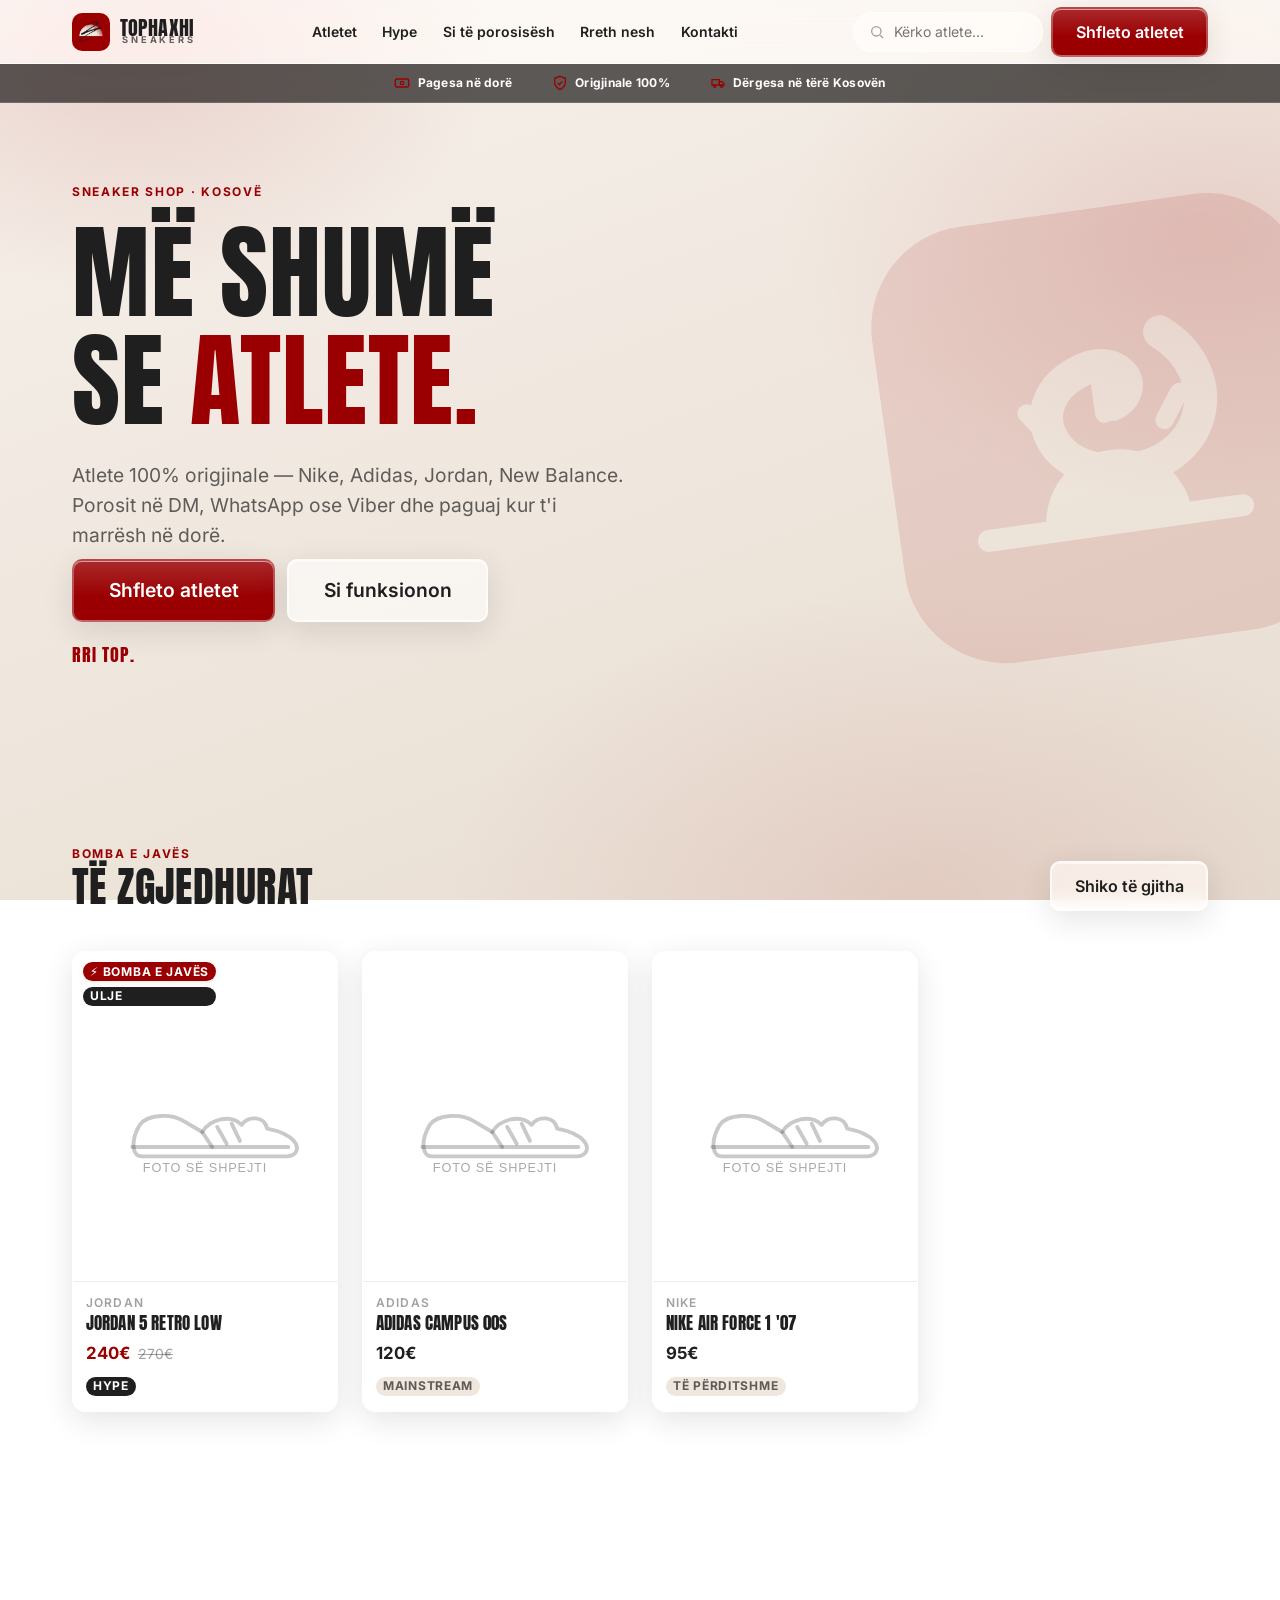
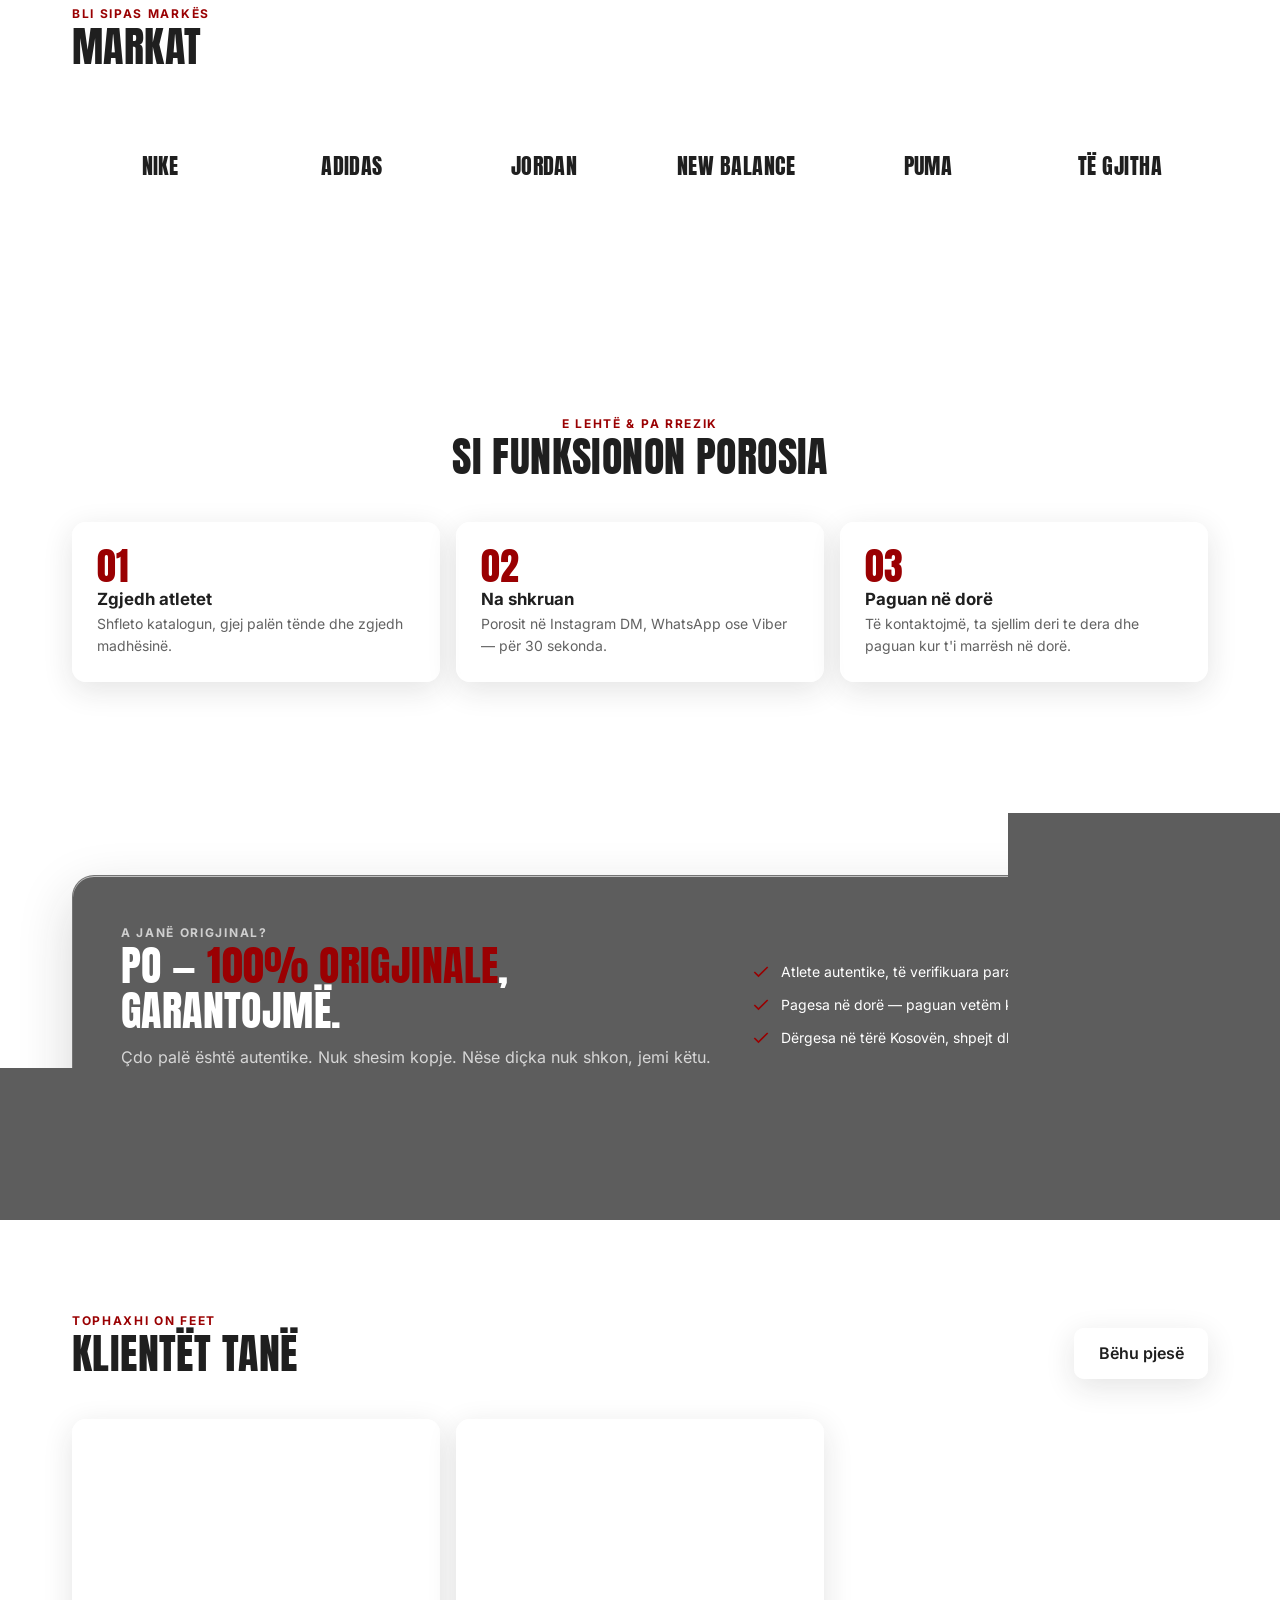
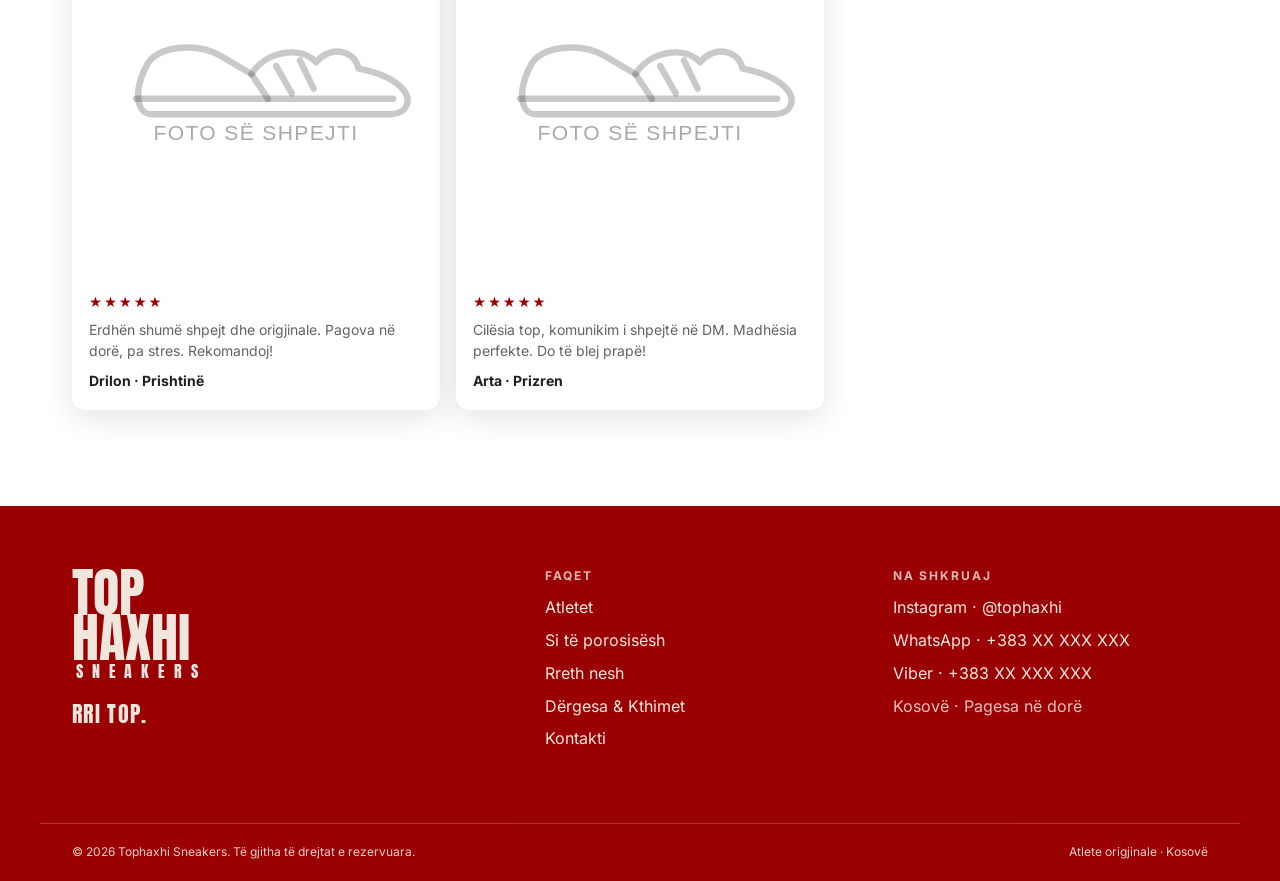
==== commit a43824bd: "Glassmorphism theme + Viber channel (remove order form) + navbar search - Glass design layer: ambien" ====
--- a/index.html
+++ b/index.html
@@ -4,7 +4,7 @@
   <meta charset="UTF-8" />
   <meta name="viewport" content="width=device-width, initial-scale=1" />
   <title>Atlete origjinale në Kosovë me pagesë në dorë | Tophaxhi Sneakers</title>
-  <meta name="description" content="Tophaxhi Sneakers — atlete 100% origjinale në Kosovë. Nike, Adidas, Jordan, New Balance. Porosit në Instagram, WhatsApp ose në faqe. Pagesa në dorë, dërgesa në tërë Kosovën." />
+  <meta name="description" content="Tophaxhi Sneakers — atlete 100% origjinale në Kosovë. Nike, Adidas, Jordan, New Balance. Porosit në Instagram, WhatsApp ose Viber. Pagesa në dorë, dërgesa në tërë Kosovën." />
   <meta name="theme-color" content="#9a0002" />
   <link rel="canonical" href="https://tophaxhi.com/" />
 
@@ -136,7 +136,7 @@
         <div class="hero__copy reveal">
           <p class="eyebrow">Sneaker shop · Kosovë</p>
           <h1 class="display hero__title">Më shumë<br/>se <span class="accent">atlete.</span></h1>
-          <p class="hero__sub">Atlete 100% origjinale — Nike, Adidas, Jordan, New Balance. Porosit në DM, WhatsApp ose në faqe dhe paguaj kur t'i marrësh në dorë.</p>
+          <p class="hero__sub">Atlete 100% origjinale — Nike, Adidas, Jordan, New Balance. Porosit në DM, WhatsApp ose Viber dhe paguaj kur t'i marrësh në dorë.</p>
           <div class="hero__cta">
             <a href="atletet.html" class="btn btn--red btn--lg">Shfleto atletet</a>
             <a href="si-te-porosisesh.html" class="btn btn--ghost btn--lg">Si funksionon</a>
@@ -272,7 +272,7 @@
           <div class="step">
             <div class="step__num">02</div>
             <h3 class="step__title">Na shkruan</h3>
-            <p class="step__text">Porosit në Instagram DM, WhatsApp ose plotëson formën në faqe — për 30 sekonda.</p>
+            <p class="step__text">Porosit në Instagram DM, WhatsApp ose Viber — për 30 sekonda.</p>
           </div>
           <div class="step">
             <div class="step__num">03</div>
--- a/css/styles.css
+++ b/css/styles.css
@@ -99,6 +99,21 @@
   --shadow-md: 0 6px 18px rgba(10,10,10,0.10);
   --shadow-lg: 0 18px 50px rgba(10,10,10,0.16);
 
+  /* ---- GLASS (glassmorphism) ---- */
+  --glass:        rgba(255,255,255,0.42);   /* xham i lehtë */
+  --glass-2:      rgba(255,255,255,0.60);   /* mesatar */
+  --glass-strong: rgba(255,255,255,0.80);   /* për tekst të lexueshëm */
+  --glass-edge:   rgba(255,255,255,0.70);   /* buzë e ndritshme (highlight) */
+  --glass-line:   rgba(31,31,31,0.08);
+  --glass-dark:   rgba(31,31,31,0.55);      /* xham mbi sfond të errët */
+  --glass-dark-2: rgba(31,31,31,0.72);
+  --glass-dark-edge: rgba(255,255,255,0.14);
+  --blur:    saturate(1.7) blur(14px);
+  --blur-lg: saturate(1.8) blur(24px);
+  --blur-sm: saturate(1.6) blur(8px);
+  --glass-shadow:    0 8px 30px rgba(31,31,31,0.12), inset 0 1px 0 rgba(255,255,255,0.55);
+  --glass-shadow-lg: 0 20px 54px rgba(31,31,31,0.18), inset 0 1px 0 rgba(255,255,255,0.6);
+
   /* Lëvizja */
   --ease: cubic-bezier(0.22, 1, 0.36, 1);
   --t-fast: 140ms;
@@ -120,7 +135,13 @@
   font-size: var(--fs-body);
   line-height: 1.55;
   color: var(--ink);
-  background: var(--white);
+  /* Sfond ambiental — gradient kremë me shkëlqime të kuqe të lehta, që xhami të ketë çfarë të thyejë */
+  background:
+    radial-gradient(42% 38% at 10% 6%, rgba(154,0,2,0.13), transparent 70%),
+    radial-gradient(46% 42% at 94% 26%, rgba(154,0,2,0.10), transparent 72%),
+    radial-gradient(52% 48% at 72% 100%, rgba(154,0,2,0.09), transparent 72%),
+    linear-gradient(160deg, #f7f2ec 0%, #efe6dd 52%, #e7ddd1 100%);
+  background-attachment: fixed;
   -webkit-font-smoothing: antialiased;
   text-rendering: optimizeLegibility;
   overflow-x: hidden;
@@ -156,7 +177,9 @@
 .section--concrete { background: var(--concrete); }
 .section--ink { background: var(--ink); color: var(--white); }
 
-.display { font-family: var(--font-display); text-transform: uppercase; letter-spacing: 0.01em; line-height: 0.95; }
+/* Anton është font i lartë, "all-caps" — i jepet më shumë frymëmarrje vertikale
+   që rreshtat dhe theksat (Ë, Ç) të mos ngjeshen apo priten. */
+.display { font-family: var(--font-display); text-transform: uppercase; letter-spacing: 0.01em; line-height: 1.08; padding-block: 0.04em; }
 .eyebrow {
   font-size: var(--fs-xs); font-weight: 700; text-transform: uppercase;
   letter-spacing: 0.14em; color: var(--top-red);
@@ -206,8 +229,9 @@
  * ------------------------------------------------------------------ */
 .site-header {
   position: sticky; top: 0; z-index: 50;
-  background: rgba(255,255,255,0.92);
-  backdrop-filter: saturate(1.4) blur(8px);
+  background: rgba(255,255,255,0.97);
+  /* SHËNIM: mos shto backdrop-filter/transform/filter këtu — krijon "containing block"
+     dhe e bllokon menynë mobile (position:fixed) brenda header-it. */
   border-bottom: 1px solid var(--hairline);
 }
 .site-header__inner {
@@ -300,7 +324,7 @@
   display: grid; gap: 1.5rem; align-items: center;
   padding-block: clamp(2.5rem, 7vw, 5rem);
 }
-.hero__title { font-size: var(--fs-hero); }
+.hero__title { font-size: var(--fs-hero); line-height: 1.04; margin: 0.12em 0 0.22em; }
 .hero__title .accent { color: var(--top-red); }
 .hero__sub { font-size: var(--fs-lead); color: var(--ink-70); max-width: 46ch; }
 .hero__cta { display: flex; gap: 0.75rem; flex-wrap: wrap; margin-top: 0.5rem; }
@@ -675,6 +699,173 @@
 .error-hero { text-align: center; padding-block: clamp(3rem, 12vw, 7rem); }
 .error-hero .code { font-family: var(--font-display); font-size: clamp(5rem, 22vw, 11rem); color: var(--top-red); line-height: 0.9; }
 
+/* ==================================================================== *
+ * 15z. GLASS THEME (glassmorphism) — shtresë override mbi komponentët
+ *  - Blur i vërtetë vetëm te "chrome"-i & overlay-t (pak instanca).
+ *  - Kartat e produkteve janë gjysmë-transparente PA blur (performancë në lista të gjata).
+ *  - Header-i merr blur përmes ::before që menyja mobile (fixed) të mos bllokohet.
+ * ==================================================================== */
+
+/* Seksionet — kryesisht transparente që sfondi ambiental të duket */
+.hero { background: transparent; }
+.section--concrete {
+  background: rgba(255,255,255,0.28);
+  -webkit-backdrop-filter: var(--blur-sm); backdrop-filter: var(--blur-sm);
+  border-block: 1px solid var(--glass-edge);
+}
+.section--ink { background: var(--glass-dark-2); -webkit-backdrop-filter: var(--blur); backdrop-filter: var(--blur); }
+
+/* Header */
+.site-header { background: transparent; border-bottom: 0; }
+.site-header::before {
+  content: ""; position: absolute; inset: 0;
+  background: var(--glass-2);
+  -webkit-backdrop-filter: var(--blur); backdrop-filter: var(--blur);
+  border-bottom: 1px solid var(--glass-edge);
+}
+.site-header__inner { position: relative; z-index: 1; }
+
+/* Menyja mobile — xham i fortë (i lexueshëm) */
+.mobile-nav {
+  background: rgba(247,242,236,0.82);
+  -webkit-backdrop-filter: var(--blur-lg); backdrop-filter: var(--blur-lg);
+}
+
+/* Kërkimi në navbar (injektohet nga main.js) */
+.nav-search { display: none; }
+@media (min-width: 880px) {
+  .nav-search {
+    display: flex; align-items: center; gap: 0.45rem;
+    background: rgba(255,255,255,0.55); border: 1px solid var(--glass-edge);
+    -webkit-backdrop-filter: var(--blur-sm); backdrop-filter: var(--blur-sm);
+    border-radius: 999px; padding: 0.42rem 0.9rem; width: 190px;
+    transition: width var(--t-med) var(--ease), background var(--t-fast) var(--ease);
+  }
+  .nav-search:focus-within { width: 250px; background: rgba(255,255,255,0.88); }
+  .nav-search svg { width: 16px; height: 16px; color: var(--ink-40); flex: none; }
+  .nav-search input { border: none; background: none; outline: none; width: 100%; font-size: var(--fs-sm); color: var(--ink); }
+}
+.drawer-search {
+  display: flex; align-items: center; gap: 0.5rem;
+  background: rgba(255,255,255,0.62); border: 1px solid var(--glass-edge);
+  border-radius: 12px; padding: 0.6rem 0.9rem; margin-bottom: 0.9rem;
+}
+.drawer-search svg { width: 18px; height: 18px; color: var(--ink-40); flex: none; }
+.drawer-search input { border: none; background: none; outline: none; width: 100%; font-size: 1rem; color: var(--ink); }
+
+/* Trust bar — xham i errët */
+.trust-bar {
+  background: var(--glass-dark-2);
+  -webkit-backdrop-filter: var(--blur); backdrop-filter: var(--blur);
+  border-bottom: 1px solid var(--glass-dark-edge);
+}
+
+/* Butonat — sheen xhami; primari mbetet i lexueshëm */
+.btn { box-shadow: var(--glass-shadow); }
+.btn--red {
+  background-image: linear-gradient(rgba(255,255,255,0.16), rgba(255,255,255,0) 60%);
+  border-color: rgba(255,255,255,0.28);
+}
+.btn--ghost {
+  --btn-bg: var(--glass-2); --btn-fg: var(--ink); --btn-bd: var(--glass-edge);
+  -webkit-backdrop-filter: var(--blur-sm); backdrop-filter: var(--blur-sm);
+}
+.btn--ghost:hover { --btn-bg: rgba(31,31,31,0.88); --btn-fg: #fff; }
+.btn--light { --btn-bg: rgba(255,255,255,0.78); --btn-bd: var(--glass-edge); -webkit-backdrop-filter: var(--blur-sm); backdrop-filter: var(--blur-sm); }
+.btn--wa { background-image: linear-gradient(rgba(255,255,255,0.18), rgba(255,255,255,0)); border-color: rgba(255,255,255,0.3); }
+.btn--ig { --btn-bg: rgba(255,255,255,0.72); --btn-bd: var(--glass-edge); -webkit-backdrop-filter: var(--blur-sm); backdrop-filter: var(--blur-sm); }
+.btn--viber { --btn-bg: #7360f2; --btn-fg: #fff; --btn-bd: #7360f2; background-image: linear-gradient(rgba(255,255,255,0.18), rgba(255,255,255,0)); }
+
+/* Kartat e produkteve — transparente + buzë xhami, PA blur (performancë) */
+.product-card {
+  background: rgba(255,255,255,0.50);
+  border: 1px solid var(--glass-edge);
+  box-shadow: var(--glass-shadow);
+}
+.product-card__media { background: rgba(255,255,255,0.42); border-bottom: 1px solid var(--glass-line); }
+@media (hover: hover) { .product-card:hover { box-shadow: var(--glass-shadow-lg); border-color: rgba(255,255,255,0.85); } }
+
+/* Chip-et e markave */
+.brand-chip {
+  background: rgba(255,255,255,0.45);
+  border: 1px solid var(--glass-edge);
+  -webkit-backdrop-filter: var(--blur-sm); backdrop-filter: var(--blur-sm);
+}
+.brand-chip:hover { background: rgba(255,255,255,0.7); }
+
+/* Filtrat */
+.filters__search, .field select {
+  background-color: rgba(255,255,255,0.55);
+  border-color: var(--glass-edge);
+  -webkit-backdrop-filter: var(--blur-sm); backdrop-filter: var(--blur-sm);
+}
+.chip { background: rgba(255,255,255,0.5); border-color: var(--glass-edge); -webkit-backdrop-filter: var(--blur-sm); backdrop-filter: var(--blur-sm); }
+
+/* Hapat / steps, reviews, contact */
+.step, .review-card, .contact-card {
+  background: rgba(255,255,255,0.5);
+  border: 1px solid var(--glass-edge);
+  box-shadow: var(--glass-shadow);
+  -webkit-backdrop-filter: var(--blur-sm); backdrop-filter: var(--blur-sm);
+}
+.review-card__img { background: rgba(255,255,255,0.4); }
+
+/* Trust-block i errët — xham i errët */
+.trust-block {
+  background: var(--glass-dark-2);
+  -webkit-backdrop-filter: var(--blur); backdrop-filter: var(--blur);
+  border: 1px solid var(--glass-dark-edge);
+  box-shadow: var(--glass-shadow-lg);
+}
+
+/* PDP */
+.pdp__main-img { background: rgba(255,255,255,0.5); border: 1px solid var(--glass-edge); box-shadow: var(--glass-shadow); }
+.pdp__thumb { background: rgba(255,255,255,0.5); border-color: var(--glass-edge); }
+.pdp__assurance {
+  background: rgba(255,255,255,0.45);
+  border: 1px solid var(--glass-edge);
+  -webkit-backdrop-filter: var(--blur-sm); backdrop-filter: var(--blur-sm);
+}
+.size-btn { background: rgba(255,255,255,0.5); border-color: var(--glass-edge); }
+
+/* Faqet info — page hero (errët) si xham i errët */
+.page-hero {
+  background: var(--glass-dark-2);
+  -webkit-backdrop-filter: var(--blur); backdrop-filter: var(--blur);
+  border-bottom: 1px solid var(--glass-dark-edge);
+}
+
+/* Sticky bar + sheet + toast — xham */
+.sticky-bar {
+  background: rgba(255,255,255,0.72);
+  -webkit-backdrop-filter: var(--blur-lg); backdrop-filter: var(--blur-lg);
+  border-top: 1px solid var(--glass-edge);
+}
+.sheet {
+  background: rgba(247,242,236,0.82);
+  -webkit-backdrop-filter: var(--blur-lg); backdrop-filter: var(--blur-lg);
+  box-shadow: var(--glass-shadow-lg);
+}
+.toast {
+  background: var(--glass-dark-2);
+  -webkit-backdrop-filter: var(--blur); backdrop-filter: var(--blur);
+  border: 1px solid var(--glass-dark-edge);
+}
+
+/* State / skeleton */
+.state { background: rgba(255,255,255,0.35); -webkit-backdrop-filter: var(--blur-sm); backdrop-filter: var(--blur-sm); }
+
+/* Footer (mbi të kuqe) — panele xhami të lehta */
+.footer-col { }
+
+/* Fallback: nëse backdrop-filter s'mbështetet, përdor sfond më të errët/opak */
+@supports not ((backdrop-filter: blur(1px)) or (-webkit-backdrop-filter: blur(1px))) {
+  .site-header::before { background: rgba(255,255,255,0.96); }
+  .mobile-nav { background: #f4efe8; }
+  .trust-bar, .section--ink, .page-hero, .trust-block, .toast { background: var(--ink); }
+  .product-card, .step, .review-card, .contact-card, .brand-chip { background: #fff; }
+}
+
 /* ------------------------------------------------------------------ *
  * 16. ANIMACIONE (scroll reveal + load reveal) — me reduced-motion fallback
  * ------------------------------------------------------------------ */
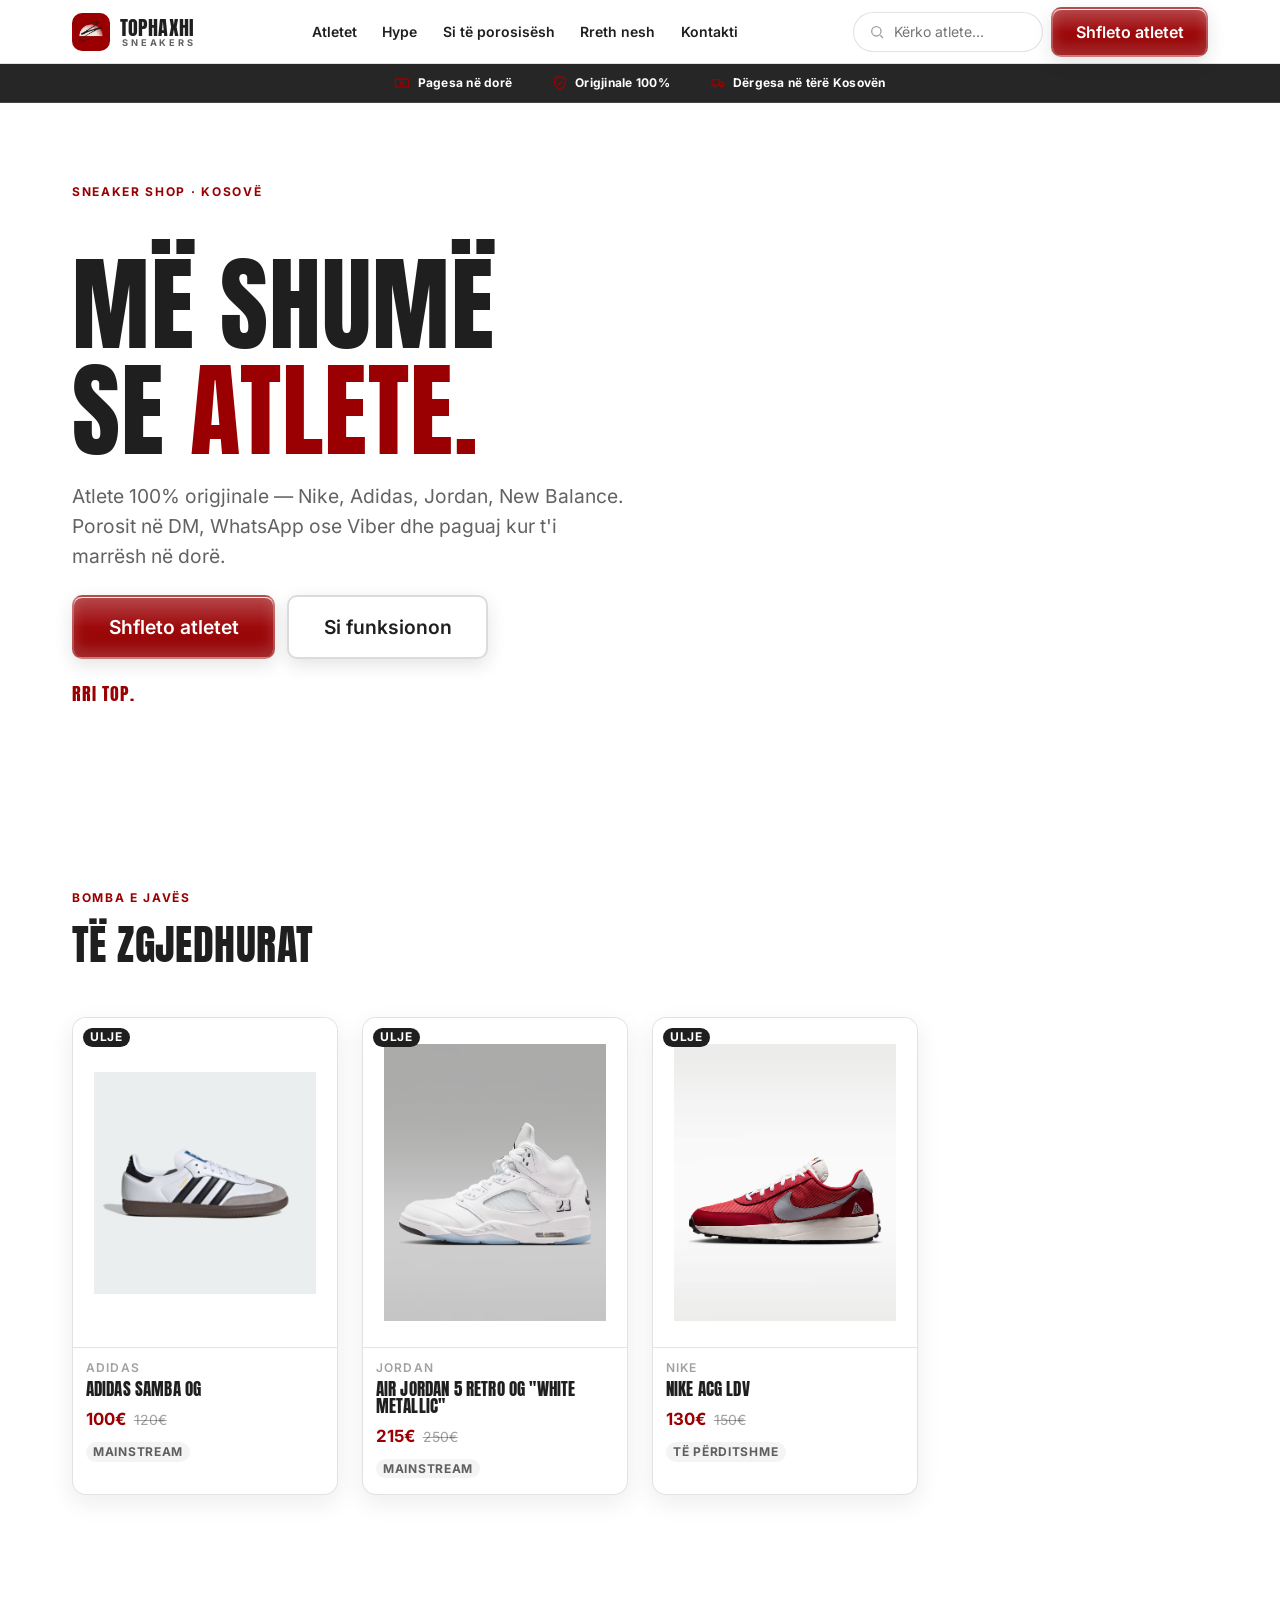
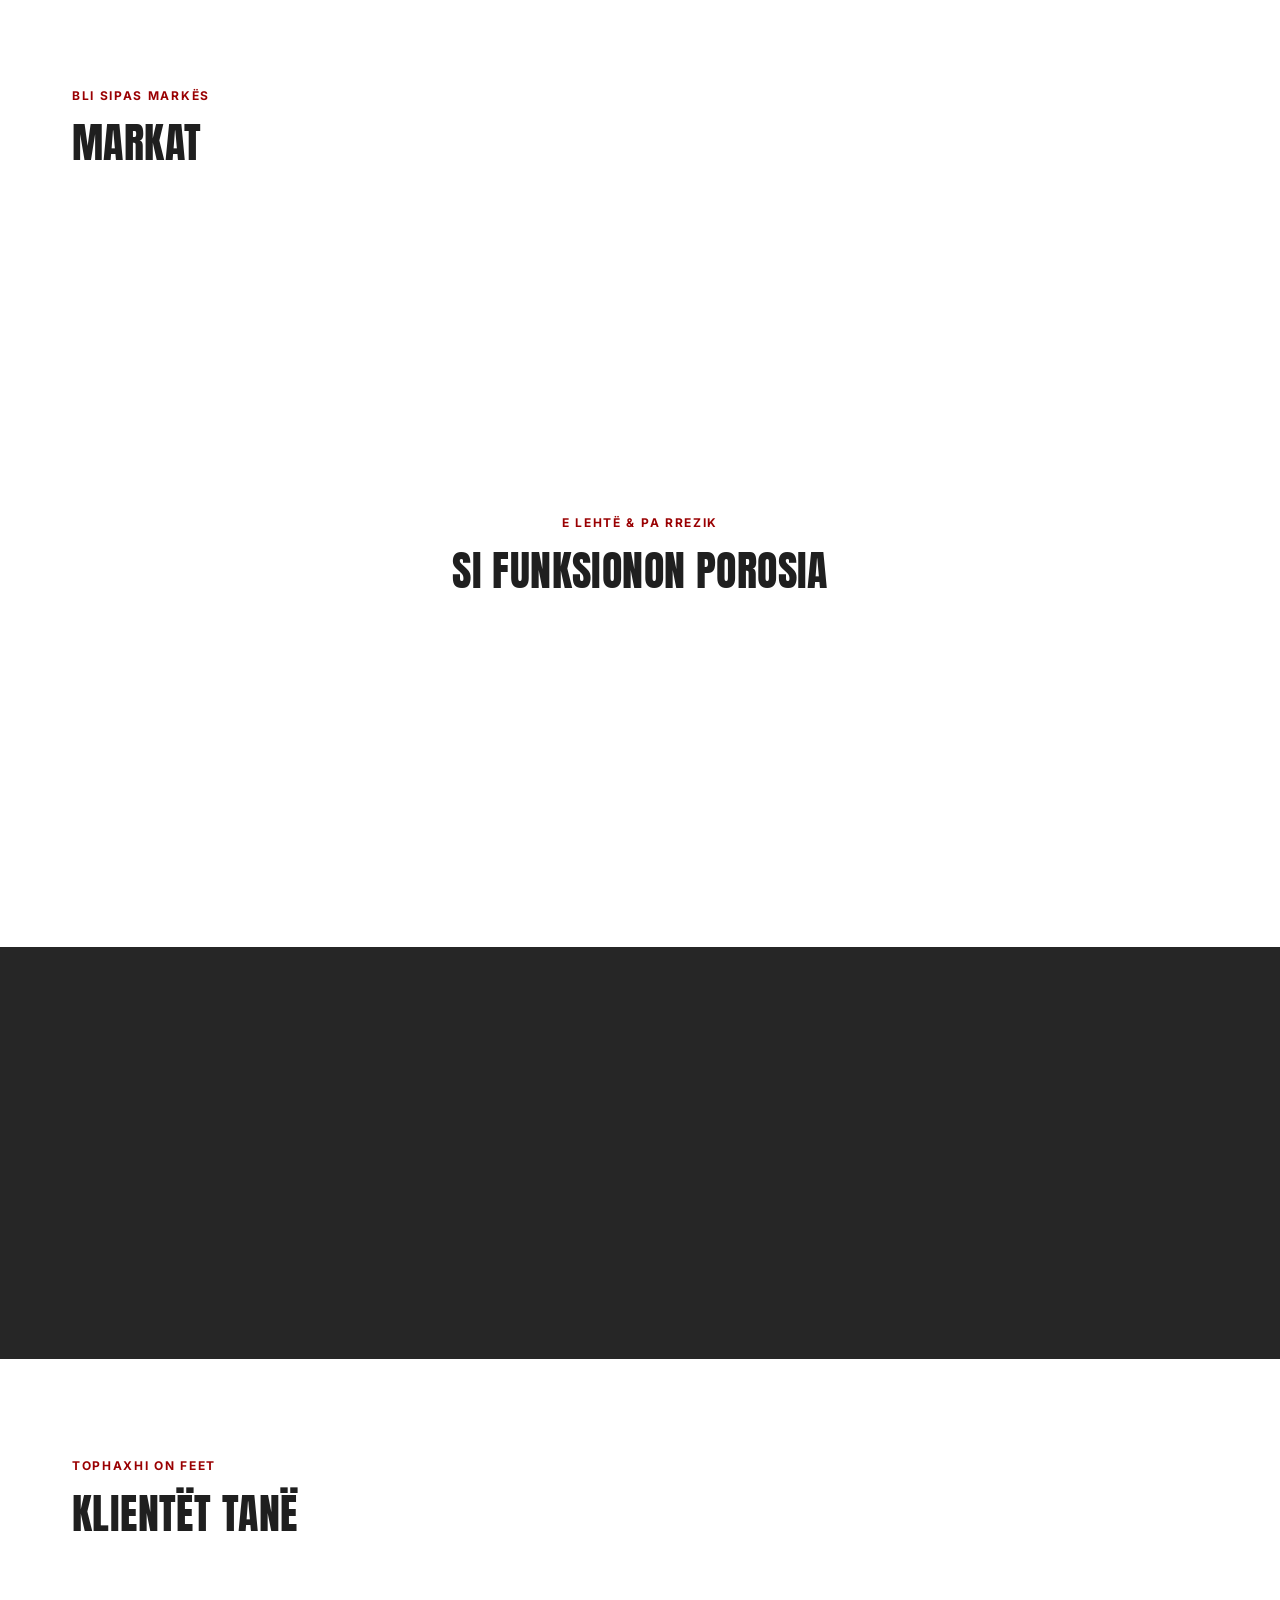
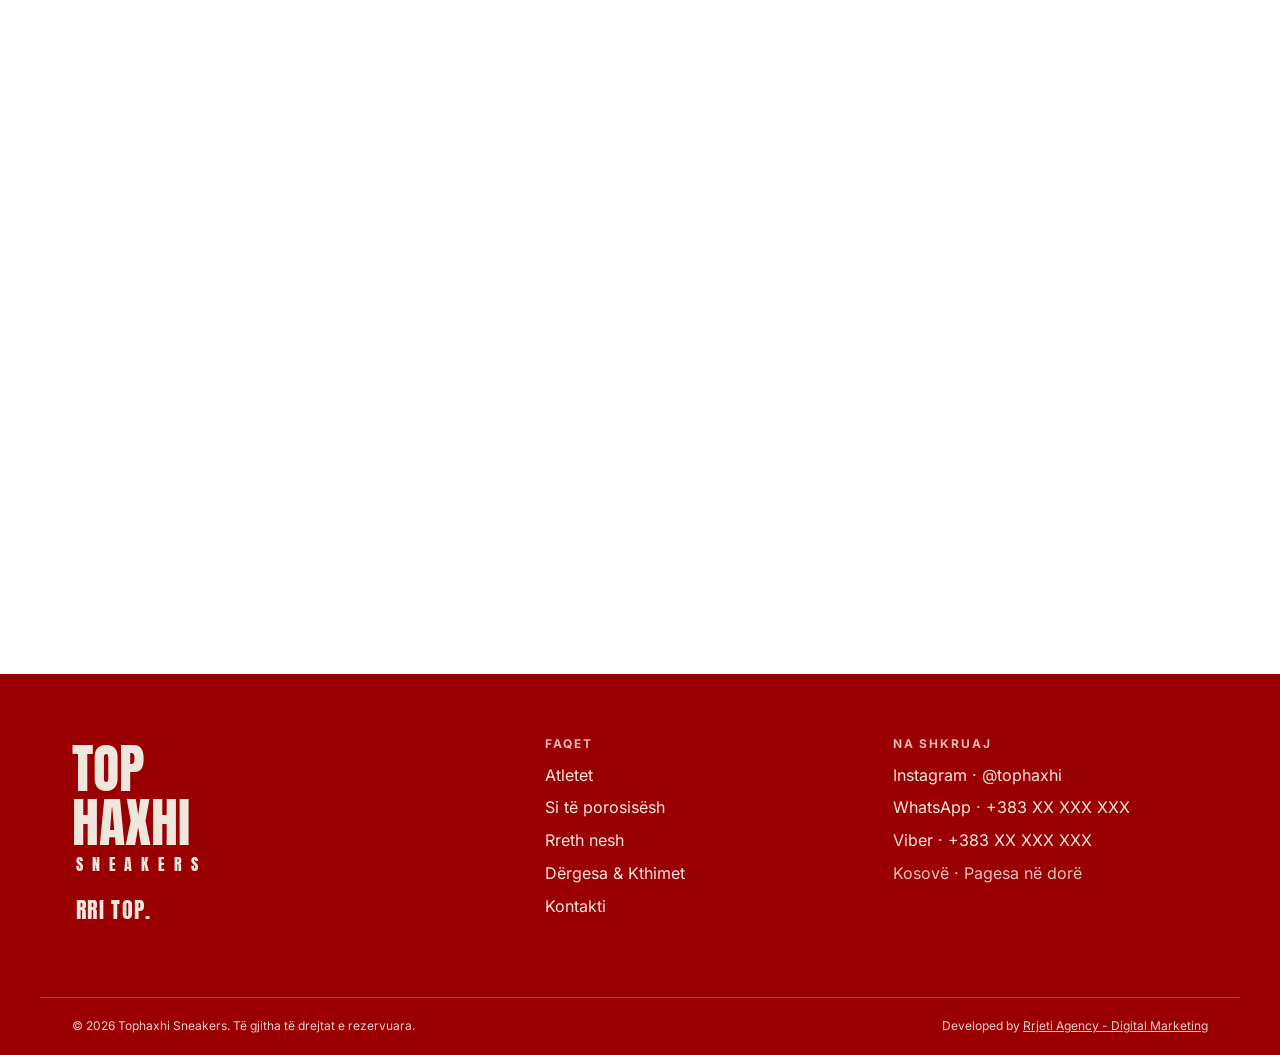
==== commit d222b561: "modified:   css/styles.css 	modified:   index.html" ====
--- a/index.html
+++ b/index.html
@@ -120,18 +120,7 @@
   <main id="main">
 
     <!-- ================= HERO ================= -->
-    <section class="hero">
-      <!-- Signature: swirl-i i markës "vizatohet" vetë në ngarkim (respekton reduced-motion) -->
-      <svg class="hero__mark" viewBox="0 0 120 120" aria-hidden="true" focusable="false">
-        <rect width="120" height="120" rx="28" fill="#9a0002"/>
-        <path d="M40 86 a20 20 0 0 1 40 0 Z" fill="#efe6dd"/>
-        <path class="mark-line" pathLength="100" d="M24 86 H94" stroke="#efe6dd" stroke-width="6" stroke-linecap="round"/>
-        <g stroke="#efe6dd" stroke-width="5" stroke-linecap="round" fill="none">
-          <path d="M60 56 V47"/><path d="M44 60 l-5 -7"/><path d="M76 60 l5 -7"/>
-        </g>
-        <path class="mark-swirl" pathLength="100" d="M78 36 C 95 50, 86 74, 62 72 C 42 70, 38 50, 54 44 C 66 39, 72 51, 62 54"
-              fill="none" stroke="#efe6dd" stroke-width="9" stroke-linecap="round" stroke-linejoin="round"/>
-      </svg>
+    <section class="hero">  
       <div class="container hero__inner">
         <div class="hero__copy reveal">
           <p class="eyebrow">Sneaker shop · Kosovë</p>
@@ -375,7 +364,7 @@
     </div>
     <div class="container site-footer__bottom">
       <span>© <span data-year>2026</span> Tophaxhi Sneakers. Të gjitha të drejtat e rezervuara.</span>
-      <span>Atlete origjinale · Kosovë</span>
+      <span>Developed by <a style="text-decoration: underline;" href="https://rrjetiagency.com/" target="_blank" rel="noopener" aria-label="Rrjeti Agency - Digital Marketing Agency in Kosovo">Rrjeti Agency - Digital Marketing</a></span>
     </div>
   </footer>
 
--- a/css/styles.css
+++ b/css/styles.css
@@ -66,7 +66,7 @@
   --top-red-dark: #6f0001;     /* hover/pressed e kuqe */
   --ink:      #1f1f1f;         /* Ink — gati e zezë */
   --white:    #FFFFFF;
-  --concrete: #efe6dd;         /* Cream — sfond i butë i seksioneve */
+  --concrete: #f4f4f5;         /* gri shumë e lehtë — mbushje delikate (badge, skeleton, placeholder) */
   --ink-70:   rgba(31,31,31,0.70);
   --ink-40:   rgba(31,31,31,0.42);
   --hairline: rgba(31,31,31,0.13);
@@ -105,14 +105,15 @@
   --glass-strong: rgba(255,255,255,0.80);   /* për tekst të lexueshëm */
   --glass-edge:   rgba(255,255,255,0.70);   /* buzë e ndritshme (highlight) */
   --glass-line:   rgba(31,31,31,0.08);
-  --glass-dark:   rgba(31,31,31,0.55);      /* xham mbi sfond të errët */
-  --glass-dark-2: rgba(31,31,31,0.72);
+  --glass-dark:   rgba(8,8,8,0.74);         /* xham i ZI (jo gri) */
+  --glass-dark-2: rgba(8,8,8,0.88);         /* xham i zi, i errët */
   --glass-dark-edge: rgba(255,255,255,0.14);
   --blur:    saturate(1.7) blur(14px);
   --blur-lg: saturate(1.8) blur(24px);
   --blur-sm: saturate(1.6) blur(8px);
   --glass-shadow:    0 8px 30px rgba(31,31,31,0.12), inset 0 1px 0 rgba(255,255,255,0.55);
   --glass-shadow-lg: 0 20px 54px rgba(31,31,31,0.18), inset 0 1px 0 rgba(255,255,255,0.6);
+  --glass-gloss:     inset 0 1px 0 rgba(255,255,255,0.9), inset 0 -8px 14px rgba(255,255,255,0.18); /* shkëlqim "liquid glass" */
 
   /* Lëvizja */
   --ease: cubic-bezier(0.22, 1, 0.36, 1);
@@ -135,13 +136,7 @@
   font-size: var(--fs-body);
   line-height: 1.55;
   color: var(--ink);
-  /* Sfond ambiental — gradient kremë me shkëlqime të kuqe të lehta, që xhami të ketë çfarë të thyejë */
-  background:
-    radial-gradient(42% 38% at 10% 6%, rgba(154,0,2,0.13), transparent 70%),
-    radial-gradient(46% 42% at 94% 26%, rgba(154,0,2,0.10), transparent 72%),
-    radial-gradient(52% 48% at 72% 100%, rgba(154,0,2,0.09), transparent 72%),
-    linear-gradient(160deg, #f7f2ec 0%, #efe6dd 52%, #e7ddd1 100%);
-  background-attachment: fixed;
+  background: var(--white);   /* e bardhë e pastër */
   -webkit-font-smoothing: antialiased;
   text-rendering: optimizeLegibility;
   overflow-x: hidden;
@@ -177,12 +172,22 @@
 .section--concrete { background: var(--concrete); }
 .section--ink { background: var(--ink); color: var(--white); }
 
-/* Anton është font i lartë, "all-caps" — i jepet më shumë frymëmarrje vertikale
-   që rreshtat dhe theksat (Ë, Ç) të mos ngjeshen apo priten. */
-.display { font-family: var(--font-display); text-transform: uppercase; letter-spacing: 0.01em; line-height: 1.08; padding-block: 0.04em; }
+/* Anton ka "ascent" të madhe brendazi → krijon hapësirë të çuditshme sipër shkronjave.
+   'text-box: trim-both cap alphabetic' e pret atë hapësirë që titujt të rrinë të balancuar
+   (mbështetet në Chrome/Safari moderne; line-height-i është fallback i pastër për të tjerët). */
+.display,
+.step__num, .sheet__title, .pdp__desc-title,
+.brand-lockup__top, .footer-lockup__top, .footer-lockup__sub,
+.footer-signoff, .hero__signoff, .error-hero .code {
+  margin: 3px 0px; 
+}
+.display { font-family: var(--font-display); text-transform: uppercase; letter-spacing: 0.01em; line-height: 1.04; padding-block: 0.18em; }
+/* Hapësirë (padding) sipër/poshtë kudo ku përdoret Anton, që të mos duket i ngjeshur */
+.step__num, .sheet__title, .pdp__desc-title, .hero__signoff, .footer-signoff { padding-block: 0.12em; }
 .eyebrow {
   font-size: var(--fs-xs); font-weight: 700; text-transform: uppercase;
   letter-spacing: 0.14em; color: var(--top-red);
+  margin-bottom: 0.55rem;   /* hapësirë mes mbi-titullit dhe titullit (Anton) */
 }
 .muted { color: var(--ink-70); }
 .visually-hidden {
@@ -324,9 +329,9 @@
   display: grid; gap: 1.5rem; align-items: center;
   padding-block: clamp(2.5rem, 7vw, 5rem);
 }
-.hero__title { font-size: var(--fs-hero); line-height: 1.04; margin: 0.12em 0 0.22em; }
+.hero__title { font-size: var(--fs-hero); line-height: 1.02; margin: 0.3em 0 0rem; }
 .hero__title .accent { color: var(--top-red); }
-.hero__sub { font-size: var(--fs-lead); color: var(--ink-70); max-width: 46ch; }
+.hero__sub { font-size: var(--fs-lead); color: var(--ink-70); max-width: 46ch; margin-bottom: 1.5rem; }
 .hero__cta { display: flex; gap: 0.75rem; flex-wrap: wrap; margin-top: 0.5rem; }
 .hero__signoff {
   font-family: var(--font-display); text-transform: uppercase; color: var(--top-red);
@@ -462,9 +467,9 @@
 .site-footer a { color: var(--cream); }
 .site-footer__top { display: grid; gap: 2rem; padding-block: clamp(2.5rem, 6vw, 4rem); }
 @media (min-width: 760px) { .site-footer__top { grid-template-columns: 1.4fr 1fr 1fr; } }
-.footer-lockup__top { font-family: var(--font-display); text-transform: uppercase; font-size: clamp(2.2rem, 8vw, 3.4rem); line-height: 0.82; }
+.footer-lockup__top { font-family: var(--font-display); text-transform: uppercase; font-size: clamp(2.2rem, 8vw, 3.4rem); line-height: 1; }
 .footer-lockup__sub { font-family: var(--font-display); text-transform: uppercase; letter-spacing: 0.55em; font-size: 1rem; padding-left: 4px; }
-.footer-signoff { font-family: var(--font-display); text-transform: uppercase; font-size: 1.4rem; letter-spacing: 0.06em; margin-top: 0.8rem; }
+.footer-signoff { font-family: var(--font-display); text-transform: uppercase; font-size: 1.4rem; letter-spacing: 0.06em; margin-top: 0.8rem; padding-left: 4px;}
 .footer-col h3 { font-size: var(--fs-xs); text-transform: uppercase; letter-spacing: 0.16em; opacity: 0.8; margin-bottom: 0.8rem; font-weight: 700; }
 .footer-col li { margin-bottom: 0.5rem; }
 .footer-col a:hover { text-decoration: underline; }
@@ -706,28 +711,24 @@
  *  - Header-i merr blur përmes ::before që menyja mobile (fixed) të mos bllokohet.
  * ==================================================================== */
 
-/* Seksionet — kryesisht transparente që sfondi ambiental të duket */
+/* Seksionet — sfond i bardhë i pastër */
 .hero { background: transparent; }
-.section--concrete {
-  background: rgba(255,255,255,0.28);
-  -webkit-backdrop-filter: var(--blur-sm); backdrop-filter: var(--blur-sm);
-  border-block: 1px solid var(--glass-edge);
-}
+.section--concrete { background: transparent; }
 .section--ink { background: var(--glass-dark-2); -webkit-backdrop-filter: var(--blur); backdrop-filter: var(--blur); }
 
-/* Header */
+/* Header — xham i bardhë i tejdukshëm; blur përmes ::before që menyja mobile (fixed) të mos bllokohet */
 .site-header { background: transparent; border-bottom: 0; }
 .site-header::before {
   content: ""; position: absolute; inset: 0;
-  background: var(--glass-2);
+  background: rgba(255,255,255,0.78);
   -webkit-backdrop-filter: var(--blur); backdrop-filter: var(--blur);
-  border-bottom: 1px solid var(--glass-edge);
+  border-bottom: 1px solid var(--hairline);
 }
 .site-header__inner { position: relative; z-index: 1; }
 
-/* Menyja mobile — xham i fortë (i lexueshëm) */
+/* Menyja mobile — xham i bardhë i lexueshëm */
 .mobile-nav {
-  background: rgba(247,242,236,0.82);
+  background: rgba(255,255,255,0.92);
   -webkit-backdrop-filter: var(--blur-lg); backdrop-filter: var(--blur-lg);
 }
 
@@ -736,113 +737,92 @@
 @media (min-width: 880px) {
   .nav-search {
     display: flex; align-items: center; gap: 0.45rem;
-    background: rgba(255,255,255,0.55); border: 1px solid var(--glass-edge);
+    background: rgba(255,255,255,0.7); border: 1px solid var(--hairline);
     -webkit-backdrop-filter: var(--blur-sm); backdrop-filter: var(--blur-sm);
     border-radius: 999px; padding: 0.42rem 0.9rem; width: 190px;
     transition: width var(--t-med) var(--ease), background var(--t-fast) var(--ease);
   }
-  .nav-search:focus-within { width: 250px; background: rgba(255,255,255,0.88); }
+  .nav-search:focus-within { width: 250px; background: #fff; border-color: var(--ink); }
   .nav-search svg { width: 16px; height: 16px; color: var(--ink-40); flex: none; }
   .nav-search input { border: none; background: none; outline: none; width: 100%; font-size: var(--fs-sm); color: var(--ink); }
 }
 .drawer-search {
   display: flex; align-items: center; gap: 0.5rem;
-  background: rgba(255,255,255,0.62); border: 1px solid var(--glass-edge);
+  background: #fff; border: 1px solid var(--hairline);
   border-radius: 12px; padding: 0.6rem 0.9rem; margin-bottom: 0.9rem;
 }
 .drawer-search svg { width: 18px; height: 18px; color: var(--ink-40); flex: none; }
 .drawer-search input { border: none; background: none; outline: none; width: 100%; font-size: 1rem; color: var(--ink); }
 
-/* Trust bar — xham i errët */
+/* Trust bar — xham i ZI */
 .trust-bar {
   background: var(--glass-dark-2);
   -webkit-backdrop-filter: var(--blur); backdrop-filter: var(--blur);
   border-bottom: 1px solid var(--glass-dark-edge);
 }
 
-/* Butonat — sheen xhami; primari mbetet i lexueshëm */
-.btn { box-shadow: var(--glass-shadow); }
+/* Butonat — XHAM: gjysmë-transparentë, blur + shkëlqim (sheen) sipër */
+.btn {
+  box-shadow: 0 6px 18px rgba(31,31,31,0.12), var(--glass-gloss);
+  -webkit-backdrop-filter: var(--blur); backdrop-filter: var(--blur);
+}
 .btn--red {
-  background-image: linear-gradient(rgba(255,255,255,0.16), rgba(255,255,255,0) 60%);
-  border-color: rgba(255,255,255,0.28);
-}
-.btn--ghost {
-  --btn-bg: var(--glass-2); --btn-fg: var(--ink); --btn-bd: var(--glass-edge);
-  -webkit-backdrop-filter: var(--blur-sm); backdrop-filter: var(--blur-sm);
-}
-.btn--ghost:hover { --btn-bg: rgba(31,31,31,0.88); --btn-fg: #fff; }
-.btn--light { --btn-bg: rgba(255,255,255,0.78); --btn-bd: var(--glass-edge); -webkit-backdrop-filter: var(--blur-sm); backdrop-filter: var(--blur-sm); }
-.btn--wa { background-image: linear-gradient(rgba(255,255,255,0.18), rgba(255,255,255,0)); border-color: rgba(255,255,255,0.3); }
-.btn--ig { --btn-bg: rgba(255,255,255,0.72); --btn-bd: var(--glass-edge); -webkit-backdrop-filter: var(--blur-sm); backdrop-filter: var(--blur-sm); }
-.btn--viber { --btn-bg: #7360f2; --btn-fg: #fff; --btn-bd: #7360f2; background-image: linear-gradient(rgba(255,255,255,0.18), rgba(255,255,255,0)); }
-
-/* Kartat e produkteve — transparente + buzë xhami, PA blur (performancë) */
-.product-card {
-  background: rgba(255,255,255,0.50);
-  border: 1px solid var(--glass-edge);
-  box-shadow: var(--glass-shadow);
-}
-.product-card__media { background: rgba(255,255,255,0.42); border-bottom: 1px solid var(--glass-line); }
-@media (hover: hover) { .product-card:hover { box-shadow: var(--glass-shadow-lg); border-color: rgba(255,255,255,0.85); } }
-
-/* Chip-et e markave */
-.brand-chip {
-  background: rgba(255,255,255,0.45);
-  border: 1px solid var(--glass-edge);
-  -webkit-backdrop-filter: var(--blur-sm); backdrop-filter: var(--blur-sm);
-}
-.brand-chip:hover { background: rgba(255,255,255,0.7); }
-
-/* Filtrat */
-.filters__search, .field select {
-  background-color: rgba(255,255,255,0.55);
-  border-color: var(--glass-edge);
-  -webkit-backdrop-filter: var(--blur-sm); backdrop-filter: var(--blur-sm);
-}
-.chip { background: rgba(255,255,255,0.5); border-color: var(--glass-edge); -webkit-backdrop-filter: var(--blur-sm); backdrop-filter: var(--blur-sm); }
-
-/* Hapat / steps, reviews, contact */
-.step, .review-card, .contact-card {
-  background: rgba(255,255,255,0.5);
-  border: 1px solid var(--glass-edge);
-  box-shadow: var(--glass-shadow);
-  -webkit-backdrop-filter: var(--blur-sm); backdrop-filter: var(--blur-sm);
-}
-.review-card__img { background: rgba(255,255,255,0.4); }
-
-/* Trust-block i errët — xham i errët */
+  background-image: linear-gradient(rgba(255,255,255,0.28), rgba(255,255,255,0.04) 50%, rgba(0,0,0,0.06));
+  border-color: rgba(255,255,255,0.3);
+}
+.btn--ghost { --btn-bg: rgba(255,255,255,0.45); --btn-fg: var(--ink); --btn-bd: rgba(31,31,31,0.16); }
+.btn--ghost:hover { --btn-bg: rgba(20,20,20,0.85); --btn-fg: #fff; --btn-bd: rgba(255,255,255,0.18); }
+.btn--light { --btn-bg: rgba(255,255,255,0.55); --btn-fg: var(--ink); --btn-bd: rgba(255,255,255,0.8); }
+.btn--wa { background-image: linear-gradient(rgba(255,255,255,0.3), rgba(255,255,255,0.05) 50%, rgba(0,0,0,0.06)); }
+.btn--ig { --btn-bg: rgba(255,255,255,0.5); --btn-fg: var(--ink); --btn-bd: rgba(31,31,31,0.16); }
+.btn--viber { --btn-bg: #7360f2; --btn-fg: #fff; --btn-bd: rgba(255,255,255,0.3); background-image: linear-gradient(rgba(255,255,255,0.3), rgba(255,255,255,0.05) 50%, rgba(0,0,0,0.06)); }
+
+/* Kartat e produkteve — xham i bardhë (gloss + transparencë; PA blur për performancë në lista) */
+.product-card { background: rgba(255,255,255,0.55); border: 1px solid var(--hairline); box-shadow: 0 8px 24px rgba(31,31,31,0.08), var(--glass-gloss); }
+.product-card__media { background: var(--white); border-bottom: 1px solid var(--hairline); }
+@media (hover: hover) { .product-card:hover { box-shadow: 0 16px 40px rgba(31,31,31,0.14), var(--glass-gloss); border-color: var(--ink-40); } }
+
+/* Chip-et e markave — xham */
+.brand-chip { background: rgba(255,255,255,0.5); border: 1px solid var(--hairline); box-shadow: var(--glass-gloss); -webkit-backdrop-filter: var(--blur-sm); backdrop-filter: var(--blur-sm); }
+.brand-chip:hover { background: rgba(255,255,255,0.78); border-color: var(--top-red); color: var(--top-red); }
+
+/* Filtrat — xham */
+.filters__search, .field select { background-color: rgba(255,255,255,0.5); border-color: var(--hairline); -webkit-backdrop-filter: var(--blur-sm); backdrop-filter: var(--blur-sm); box-shadow: var(--glass-gloss); }
+.chip { background: rgba(255,255,255,0.5); border-color: var(--hairline); -webkit-backdrop-filter: var(--blur-sm); backdrop-filter: var(--blur-sm); }
+
+/* Hapat / steps, reviews, contact — xham */
+.step, .review-card, .contact-card { background: rgba(255,255,255,0.55); border: 1px solid var(--hairline); box-shadow: 0 8px 24px rgba(31,31,31,0.07), var(--glass-gloss); -webkit-backdrop-filter: var(--blur-sm); backdrop-filter: var(--blur-sm); }
+.review-card__img { background: var(--concrete); }
+
+/* Trust-block — xham i ZI */
 .trust-block {
   background: var(--glass-dark-2);
   -webkit-backdrop-filter: var(--blur); backdrop-filter: var(--blur);
   border: 1px solid var(--glass-dark-edge);
-  box-shadow: var(--glass-shadow-lg);
-}
-
-/* PDP */
-.pdp__main-img { background: rgba(255,255,255,0.5); border: 1px solid var(--glass-edge); box-shadow: var(--glass-shadow); }
-.pdp__thumb { background: rgba(255,255,255,0.5); border-color: var(--glass-edge); }
-.pdp__assurance {
-  background: rgba(255,255,255,0.45);
-  border: 1px solid var(--glass-edge);
-  -webkit-backdrop-filter: var(--blur-sm); backdrop-filter: var(--blur-sm);
-}
-.size-btn { background: rgba(255,255,255,0.5); border-color: var(--glass-edge); }
-
-/* Faqet info — page hero (errët) si xham i errët */
+  box-shadow: var(--shadow-lg);
+}
+
+/* PDP — xham */
+.pdp__main-img { background: rgba(255,255,255,0.6); border: 1px solid var(--hairline); box-shadow: 0 8px 24px rgba(31,31,31,0.08), var(--glass-gloss); }
+.pdp__thumb { background: rgba(255,255,255,0.6); border-color: var(--hairline); }
+.pdp__assurance { background: rgba(255,255,255,0.5); border: 1px solid var(--hairline); -webkit-backdrop-filter: var(--blur-sm); backdrop-filter: var(--blur-sm); box-shadow: var(--glass-gloss); }
+.size-btn { background: rgba(255,255,255,0.5); border-color: var(--hairline); -webkit-backdrop-filter: var(--blur-sm); backdrop-filter: var(--blur-sm); }
+
+/* Faqet info — page hero = xham i ZI */
 .page-hero {
   background: var(--glass-dark-2);
   -webkit-backdrop-filter: var(--blur); backdrop-filter: var(--blur);
   border-bottom: 1px solid var(--glass-dark-edge);
 }
 
-/* Sticky bar + sheet + toast — xham */
+/* Sticky bar + sheet = xham i bardhë; toast = xham i zi */
 .sticky-bar {
-  background: rgba(255,255,255,0.72);
+  background: rgba(255,255,255,0.88);
   -webkit-backdrop-filter: var(--blur-lg); backdrop-filter: var(--blur-lg);
-  border-top: 1px solid var(--glass-edge);
+  border-top: 1px solid var(--hairline);
 }
 .sheet {
-  background: rgba(247,242,236,0.82);
+  background: rgba(255,255,255,0.92);
   -webkit-backdrop-filter: var(--blur-lg); backdrop-filter: var(--blur-lg);
   box-shadow: var(--glass-shadow-lg);
 }
@@ -853,17 +833,12 @@
 }
 
 /* State / skeleton */
-.state { background: rgba(255,255,255,0.35); -webkit-backdrop-filter: var(--blur-sm); backdrop-filter: var(--blur-sm); }
-
-/* Footer (mbi të kuqe) — panele xhami të lehta */
-.footer-col { }
-
-/* Fallback: nëse backdrop-filter s'mbështetet, përdor sfond më të errët/opak */
+.state { background: var(--concrete); }
+
+/* Fallback: nëse backdrop-filter s'mbështetet → ngjyra solide */
 @supports not ((backdrop-filter: blur(1px)) or (-webkit-backdrop-filter: blur(1px))) {
-  .site-header::before { background: rgba(255,255,255,0.96); }
-  .mobile-nav { background: #f4efe8; }
-  .trust-bar, .section--ink, .page-hero, .trust-block, .toast { background: var(--ink); }
-  .product-card, .step, .review-card, .contact-card, .brand-chip { background: #fff; }
+  .site-header::before, .mobile-nav, .sticky-bar, .sheet { background: #fff; }
+  .trust-bar, .section--ink, .page-hero, .trust-block, .toast { background: #0a0a0a; }
 }
 
 /* ------------------------------------------------------------------ *
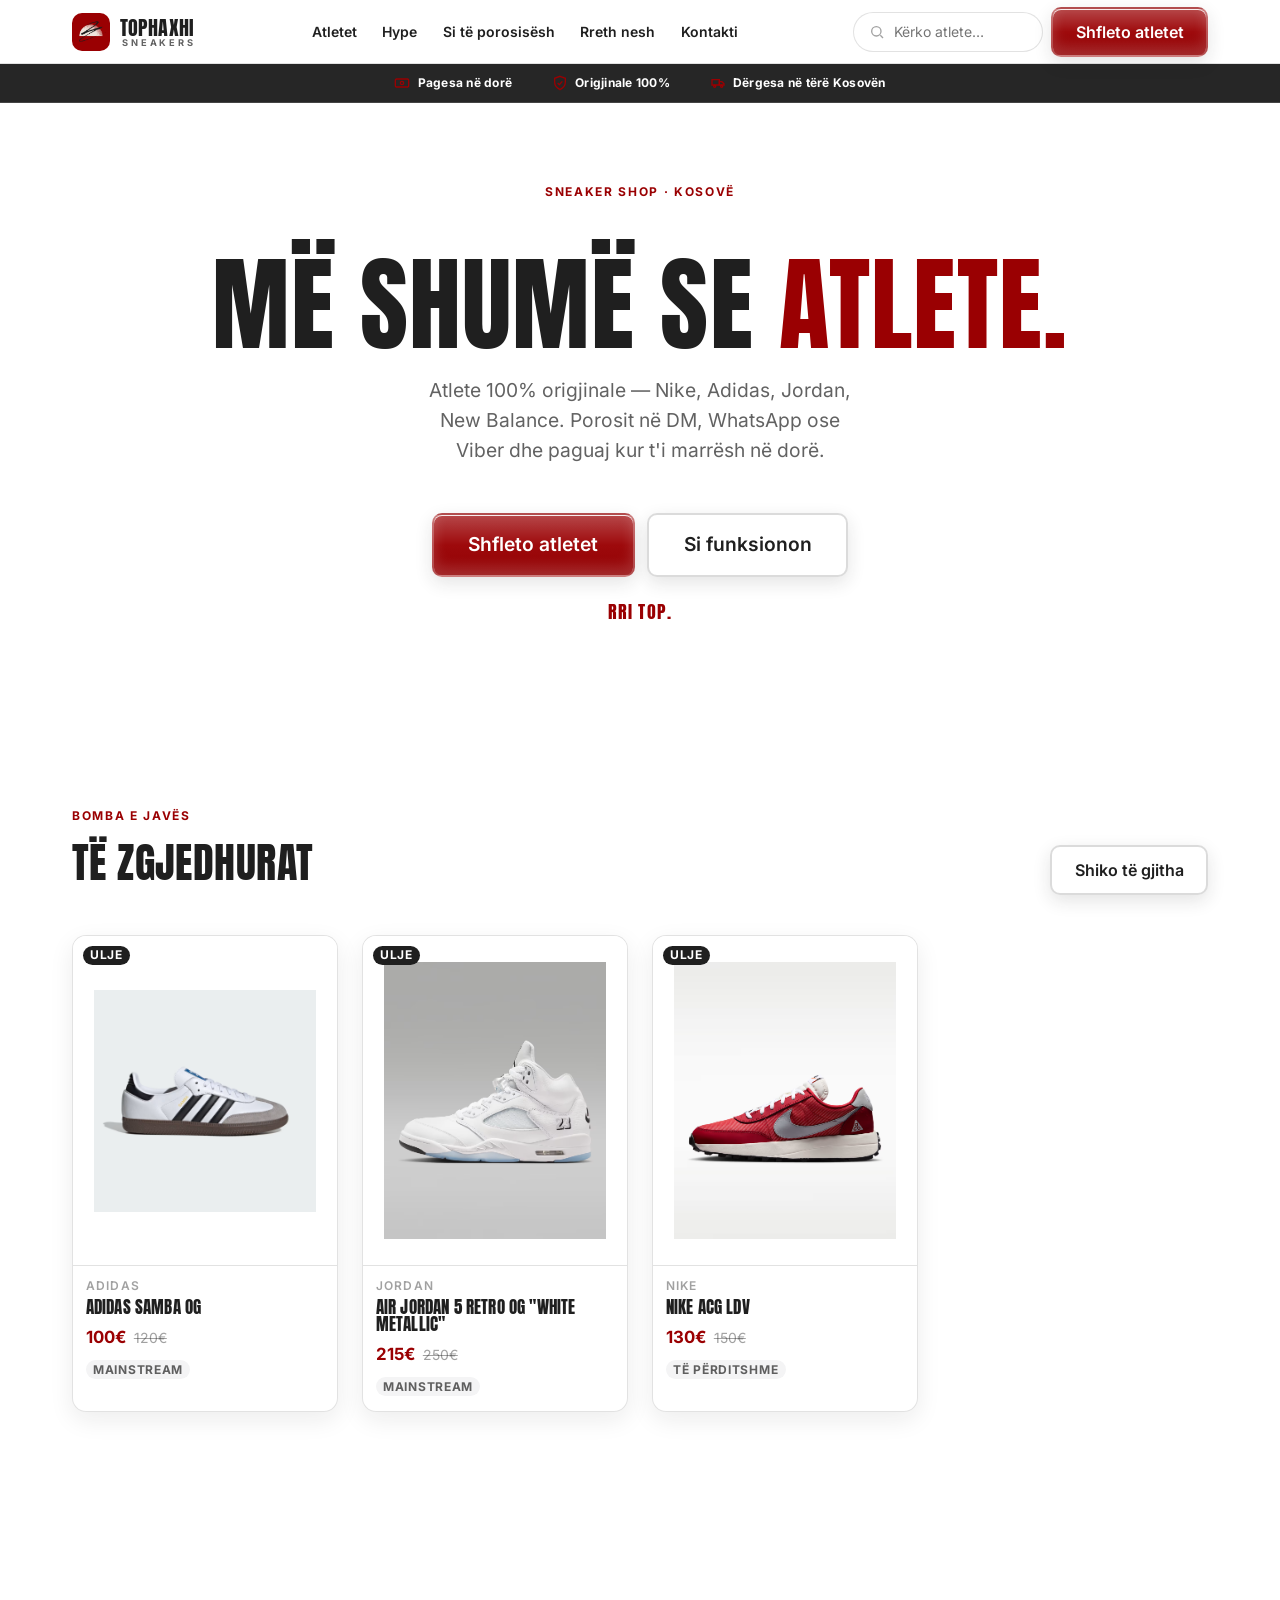
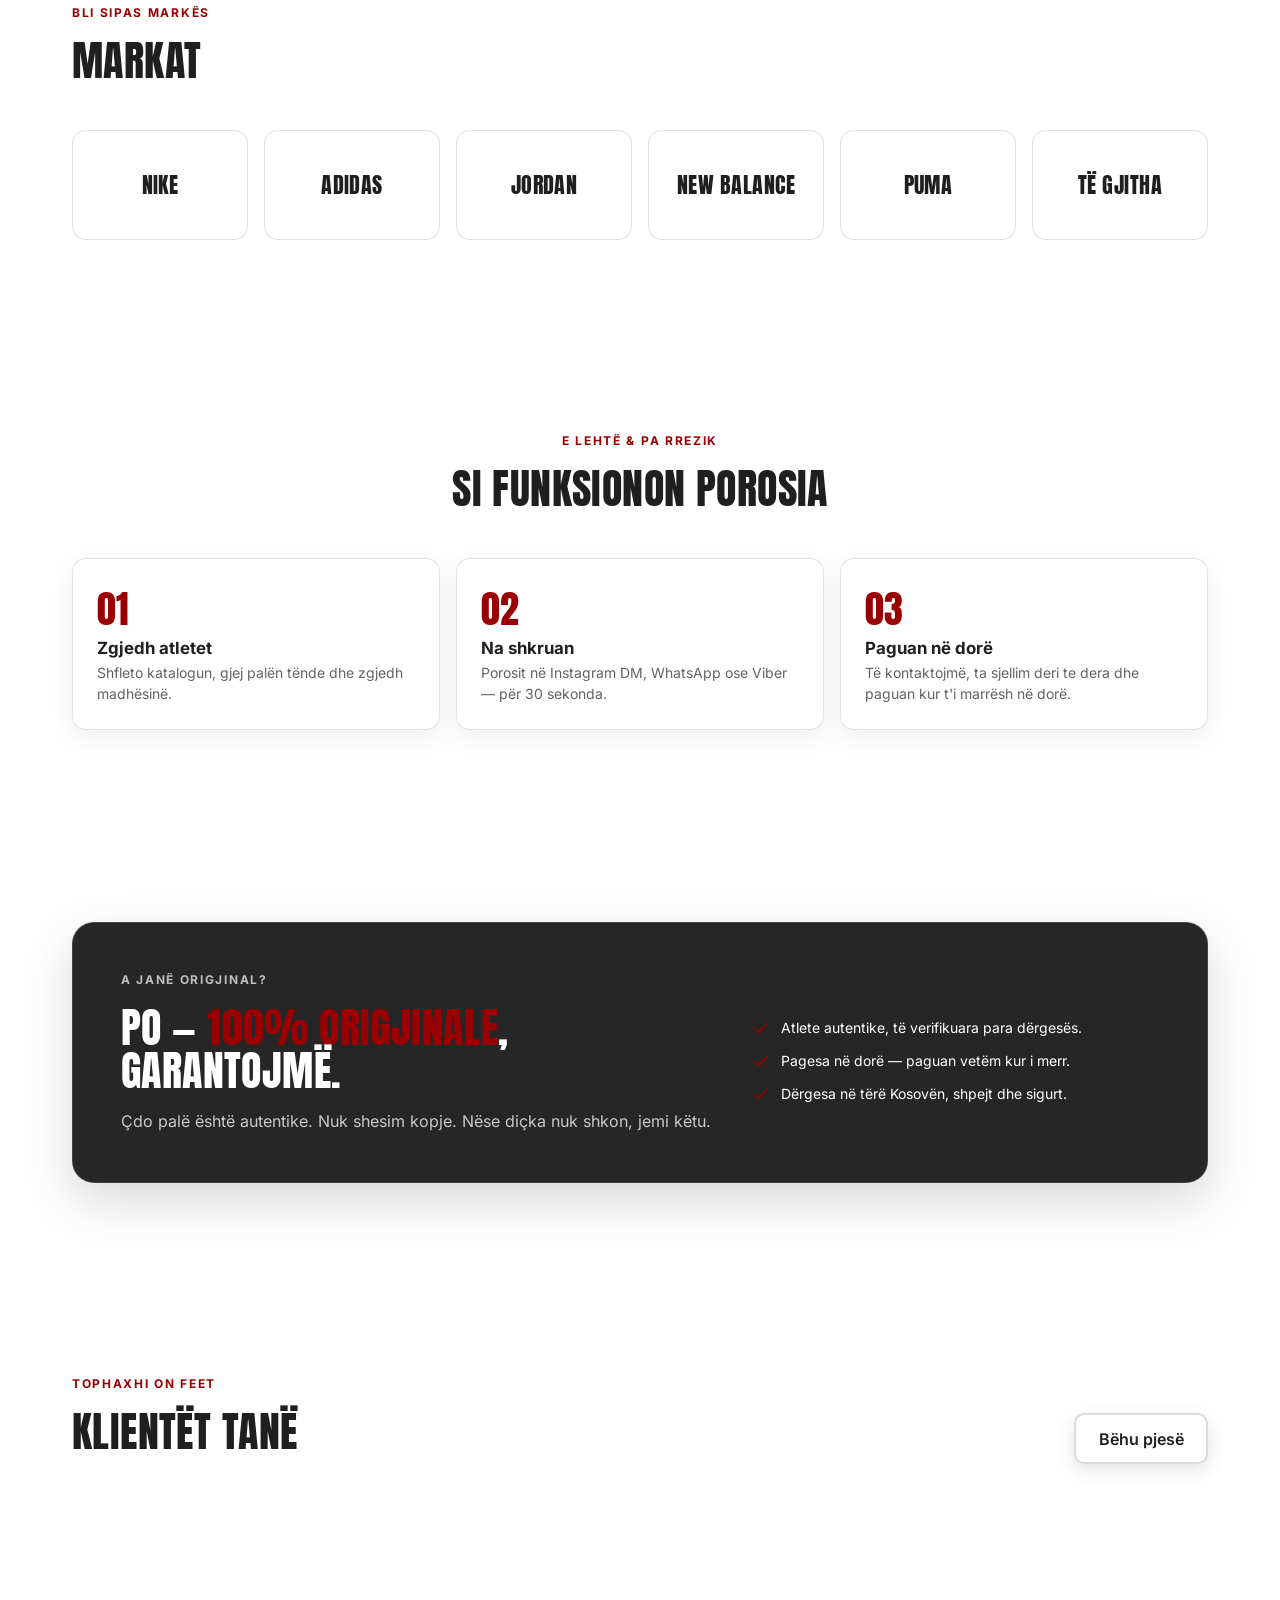
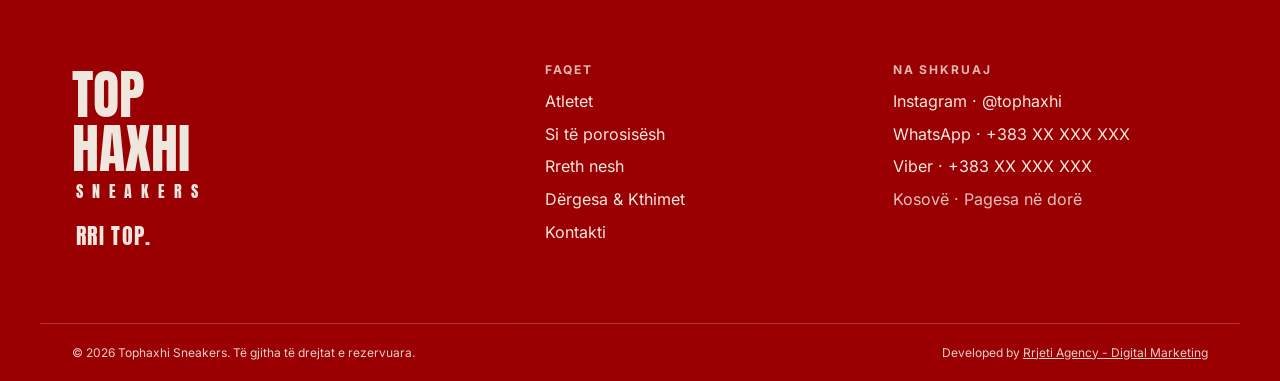
==== commit 0a662ced: "new file:   assets/other/hero_sneaker.png 	modified:   css/styles.css 	modified:   index.html 	delet" ====
--- a/index.html
+++ b/index.html
@@ -1,378 +1,663 @@
-<!DOCTYPE html>
+<!doctype html>
 <html lang="sq">
-<head>
-  <meta charset="UTF-8" />
-  <meta name="viewport" content="width=device-width, initial-scale=1" />
-  <title>Atlete origjinale në Kosovë me pagesë në dorë | Tophaxhi Sneakers</title>
-  <meta name="description" content="Tophaxhi Sneakers — atlete 100% origjinale në Kosovë. Nike, Adidas, Jordan, New Balance. Porosit në Instagram, WhatsApp ose Viber. Pagesa në dorë, dërgesa në tërë Kosovën." />
-  <meta name="theme-color" content="#9a0002" />
-  <link rel="canonical" href="https://tophaxhi.com/" />
-
-  <!-- Favicon / ikona -->
-  <link rel="icon" href="assets/brand/mark.png" type="image/png" />
-  <link rel="apple-touch-icon" href="assets/brand/apple-touch.png" />
-
-  <!-- Open Graph -->
-  <meta property="og:type" content="website" />
-  <meta property="og:site_name" content="Tophaxhi Sneakers" />
-  <meta property="og:title" content="Atlete origjinale në Kosovë | Tophaxhi Sneakers" />
-  <meta property="og:description" content="Atlete 100% origjinale me pagesë në dorë. Rri top." />
-  <meta property="og:url" content="https://tophaxhi.com/" />
-  <meta property="og:image" content="https://tophaxhi.com/assets/brand/og-image.png" />
-  <meta property="og:image:width" content="1200" />
-  <meta property="og:image:height" content="630" />
-  <meta property="og:locale" content="sq_AL" />
-  <meta name="twitter:card" content="summary_large_image" />
-  <meta name="twitter:title" content="Atlete origjinale në Kosovë | Tophaxhi Sneakers" />
-  <meta name="twitter:description" content="Atlete 100% origjinale me pagesë në dorë. Rri top." />
-  <meta name="twitter:image" content="https://tophaxhi.com/assets/brand/og-image.png" />
-
-  <!-- JSON-LD: Organization / Store -->
-  <script type="application/ld+json">
-  {
-    "@context": "https://schema.org",
-    "@type": "Store",
-    "name": "Tophaxhi Sneakers",
-    "description": "Atlete origjinale në Kosovë me pagesë në dorë.",
-    "url": "https://tophaxhi.com/",
-    "logo": "https://tophaxhi.com/assets/brand/mark.png",
-    "image": "https://tophaxhi.com/assets/brand/og-image.png",
-    "areaServed": { "@type": "Country", "name": "Kosovo" },
-    "currenciesAccepted": "EUR",
-    "paymentAccepted": "Cash on delivery",
-    "sameAs": ["https://instagram.com/tophaxhi"]
-  }
-  </script>
-
-  <!-- Performancë: ngarko fontet kryesore herët -->
-  <link rel="preload" href="assets/fonts/anton-400.woff2" as="font" type="font/woff2" crossorigin />
-  <link rel="preload" href="assets/fonts/inter-400.woff2" as="font" type="font/woff2" crossorigin />
-  <link rel="preload" href="assets/fonts/inter-700.woff2" as="font" type="font/woff2" crossorigin />
-
-  <link rel="stylesheet" href="css/styles.css" />
-</head>
-<body>
-
-  <!-- ================= HEADER ================= -->
-  <header class="site-header">
-    <div class="container site-header__inner">
-      <a href="index.html" class="brand-lockup" aria-label="Tophaxhi Sneakers — ballina">
-        <img class="brand-lockup__mark" src="assets/brand/mark.png" alt="" width="38" height="38" />
-        <span class="brand-lockup__text">
-          <span class="brand-lockup__top">Tophaxhi</span>
-          <span class="brand-lockup__sub">Sneakers</span>
-        </span>
-      </a>
-
-      <nav class="main-nav" aria-label="Navigimi kryesor">
-        <ul>
-          <li><a href="atletet.html">Atletet</a></li>
-          <li><a href="atletet.html?tier=hype">Hype</a></li>
-          <li><a href="si-te-porosisesh.html">Si të porosisësh</a></li>
-          <li><a href="rreth-nesh.html">Rreth nesh</a></li>
-          <li><a href="kontakti.html">Kontakti</a></li>
-        </ul>
-      </nav>
-
-      <div class="header-actions">
-        <a href="atletet.html" class="btn btn--red" data-desktop-cta>Shfleto atletet</a>
-        <button class="nav-toggle" aria-expanded="false" aria-controls="mobile-nav" aria-label="Hap menynë">
-          <span></span>
-        </button>
-      </div>
-    </div>
-
-    <!-- Mobile drawer -->
-    <nav class="mobile-nav" id="mobile-nav" aria-label="Menyja mobile">
-      <a href="atletet.html">Atletet</a>
-      <a href="atletet.html?tier=hype">Hype</a>
-      <a href="si-te-porosisesh.html">Si të porosisësh</a>
-      <a href="rreth-nesh.html">Rreth nesh</a>
-      <a href="dergesa-kthimet.html">Dërgesa &amp; Kthimet</a>
-      <a href="kontakti.html">Kontakti</a>
-      <a href="atletet.html" class="btn btn--red btn--block">Shfleto atletet</a>
-    </nav>
-  </header>
-
-  <!-- ================= TRUST BAR ================= -->
-  <div class="trust-bar">
-    <div class="container trust-bar__track">
-      <span class="trust-bar__item">
-        <svg viewBox="0 0 24 24" fill="none" stroke="currentColor" stroke-width="2" aria-hidden="true"><rect x="2" y="6" width="20" height="12" rx="2"/><circle cx="12" cy="12" r="2.5"/></svg>
-        <strong>Pagesa në dorë</strong>
-      </span>
-      <span class="trust-bar__item">
-        <svg viewBox="0 0 24 24" fill="none" stroke="currentColor" stroke-width="2" aria-hidden="true"><path d="M12 2l8 3v6c0 5-3.5 8.5-8 11-4.5-2.5-8-6-8-11V5z"/><path d="M8.5 12l2.5 2.5 4.5-5"/></svg>
-        <strong>Origjinale 100%</strong>
-      </span>
-      <span class="trust-bar__item">
-        <svg viewBox="0 0 24 24" fill="none" stroke="currentColor" stroke-width="2" aria-hidden="true"><path d="M3 7h11v8H3z"/><path d="M14 10h4l3 3v2h-7z"/><circle cx="7" cy="17" r="1.6"/><circle cx="17.5" cy="17" r="1.6"/></svg>
-        <strong>Dërgesa në tërë Kosovën</strong>
-      </span>
-      <!-- TODO (pronari): aktivizo vetëm nëse e ofron — "Provo para se të paguash". -->
-      <span class="trust-bar__item" hidden>
-        <svg viewBox="0 0 24 24" fill="none" stroke="currentColor" stroke-width="2" aria-hidden="true"><path d="M20 6L9 17l-5-5"/></svg>
-        <strong>Provo para se të paguash</strong>
-      </span>
-    </div>
-  </div>
-
-  <main id="main">
-
-    <!-- ================= HERO ================= -->
-    <section class="hero">  
-      <div class="container hero__inner">
-        <div class="hero__copy reveal">
-          <p class="eyebrow">Sneaker shop · Kosovë</p>
-          <h1 class="display hero__title">Më shumë<br/>se <span class="accent">atlete.</span></h1>
-          <p class="hero__sub">Atlete 100% origjinale — Nike, Adidas, Jordan, New Balance. Porosit në DM, WhatsApp ose Viber dhe paguaj kur t'i marrësh në dorë.</p>
-          <div class="hero__cta">
-            <a href="atletet.html" class="btn btn--red btn--lg">Shfleto atletet</a>
-            <a href="si-te-porosisesh.html" class="btn btn--ghost btn--lg">Si funksionon</a>
-          </div>
-          <p class="hero__signoff" style="margin-top:1.2rem">Rri top.</p>
+    <head>
+        <meta charset="UTF-8" />
+        <meta name="viewport" content="width=device-width, initial-scale=1" />
+        <title>
+            Atlete origjinale në Kosovë me pagesë në dorë | Tophaxhi Sneakers
+        </title>
+        <meta
+            name="description"
+            content="Tophaxhi Sneakers — atlete 100% origjinale në Kosovë. Nike, Adidas, Jordan, New Balance. Porosit në Instagram, WhatsApp ose Viber. Pagesa në dorë, dërgesa në tërë Kosovën."
+        />
+        <meta name="theme-color" content="#9a0002" />
+        <link rel="canonical" href="https://tophaxhi.com/" />
+
+        <!-- Favicon / ikona -->
+        <link rel="icon" href="assets/brand/mark.png" type="image/png" />
+        <link rel="apple-touch-icon" href="assets/brand/apple-touch.png" />
+
+        <!-- Open Graph -->
+        <meta property="og:type" content="website" />
+        <meta property="og:site_name" content="Tophaxhi Sneakers" />
+        <meta
+            property="og:title"
+            content="Atlete origjinale në Kosovë | Tophaxhi Sneakers"
+        />
+        <meta
+            property="og:description"
+            content="Atlete 100% origjinale me pagesë në dorë. Rri top."
+        />
+        <meta property="og:url" content="https://tophaxhi.com/" />
+        <meta
+            property="og:image"
+            content="https://tophaxhi.com/assets/brand/og-image.png"
+        />
+        <meta property="og:image:width" content="1200" />
+        <meta property="og:image:height" content="630" />
+        <meta property="og:locale" content="sq_AL" />
+        <meta name="twitter:card" content="summary_large_image" />
+        <meta
+            name="twitter:title"
+            content="Atlete origjinale në Kosovë | Tophaxhi Sneakers"
+        />
+        <meta
+            name="twitter:description"
+            content="Atlete 100% origjinale me pagesë në dorë. Rri top."
+        />
+        <meta
+            name="twitter:image"
+            content="https://tophaxhi.com/assets/brand/og-image.png"
+        />
+
+        <!-- JSON-LD: Organization / Store -->
+        <script type="application/ld+json">
+            {
+                "@context": "https://schema.org",
+                "@type": "Store",
+                "name": "Tophaxhi Sneakers",
+                "description": "Atlete origjinale në Kosovë me pagesë në dorë.",
+                "url": "https://tophaxhi.com/",
+                "logo": "https://tophaxhi.com/assets/brand/mark.png",
+                "image": "https://tophaxhi.com/assets/brand/og-image.png",
+                "areaServed": { "@type": "Country", "name": "Kosovo" },
+                "currenciesAccepted": "EUR",
+                "paymentAccepted": "Cash on delivery",
+                "sameAs": ["https://instagram.com/tophaxhi"]
+            }
+        </script>
+
+        <!-- Performancë: ngarko fontet kryesore herët -->
+        <link
+            rel="preload"
+            href="assets/fonts/anton-400.woff2"
+            as="font"
+            type="font/woff2"
+            crossorigin
+        />
+        <link
+            rel="preload"
+            href="assets/fonts/inter-400.woff2"
+            as="font"
+            type="font/woff2"
+            crossorigin
+        />
+        <link
+            rel="preload"
+            href="assets/fonts/inter-700.woff2"
+            as="font"
+            type="font/woff2"
+            crossorigin
+        />
+
+        <link rel="stylesheet" href="css/styles.css" />
+    </head>
+    <body>
+        <!-- ================= HEADER ================= -->
+        <header class="site-header">
+            <div class="container site-header__inner">
+                <a
+                    href="index.html"
+                    class="brand-lockup"
+                    aria-label="Tophaxhi Sneakers — ballina"
+                >
+                    <img
+                        class="brand-lockup__mark"
+                        src="assets/brand/mark.png"
+                        alt=""
+                        width="38"
+                        height="38"
+                    />
+                    <span class="brand-lockup__text">
+                        <span class="brand-lockup__top">Tophaxhi</span>
+                        <span class="brand-lockup__sub">Sneakers</span>
+                    </span>
+                </a>
+
+                <nav class="main-nav" aria-label="Navigimi kryesor">
+                    <ul>
+                        <li><a href="atletet.html">Atletet</a></li>
+                        <li><a href="atletet.html?tier=hype">Hype</a></li>
+                        <li>
+                            <a href="si-te-porosisesh.html">Si të porosisësh</a>
+                        </li>
+                        <li><a href="rreth-nesh.html">Rreth nesh</a></li>
+                        <li><a href="kontakti.html">Kontakti</a></li>
+                    </ul>
+                </nav>
+
+                <div class="header-actions">
+                    <a href="atletet.html" class="btn btn--red" data-desktop-cta
+                        >Shfleto atletet</a
+                    >
+                    <button
+                        class="nav-toggle"
+                        aria-expanded="false"
+                        aria-controls="mobile-nav"
+                        aria-label="Hap menynë"
+                    >
+                        <span></span>
+                    </button>
+                </div>
+            </div>
+
+            <!-- Mobile drawer -->
+            <nav class="mobile-nav" id="mobile-nav" aria-label="Menyja mobile">
+                <a href="atletet.html">Atletet</a>
+                <a href="atletet.html?tier=hype">Hype</a>
+                <a href="si-te-porosisesh.html">Si të porosisësh</a>
+                <a href="rreth-nesh.html">Rreth nesh</a>
+                <a href="dergesa-kthimet.html">Dërgesa &amp; Kthimet</a>
+                <a href="kontakti.html">Kontakti</a>
+                <a href="atletet.html" class="btn btn--red btn--block"
+                    >Shfleto atletet</a
+                >
+            </nav>
+        </header>
+
+        <!-- ================= TRUST BAR ================= -->
+        <div class="trust-bar">
+            <div class="container trust-bar__track">
+                <span class="trust-bar__item">
+                    <svg
+                        viewBox="0 0 24 24"
+                        fill="none"
+                        stroke="currentColor"
+                        stroke-width="2"
+                        aria-hidden="true"
+                    >
+                        <rect x="2" y="6" width="20" height="12" rx="2" />
+                        <circle cx="12" cy="12" r="2.5" />
+                    </svg>
+                    <strong>Pagesa në dorë</strong>
+                </span>
+                <span class="trust-bar__item">
+                    <svg
+                        viewBox="0 0 24 24"
+                        fill="none"
+                        stroke="currentColor"
+                        stroke-width="2"
+                        aria-hidden="true"
+                    >
+                        <path
+                            d="M12 2l8 3v6c0 5-3.5 8.5-8 11-4.5-2.5-8-6-8-11V5z"
+                        />
+                        <path d="M8.5 12l2.5 2.5 4.5-5" />
+                    </svg>
+                    <strong>Origjinale 100%</strong>
+                </span>
+                <span class="trust-bar__item">
+                    <svg
+                        viewBox="0 0 24 24"
+                        fill="none"
+                        stroke="currentColor"
+                        stroke-width="2"
+                        aria-hidden="true"
+                    >
+                        <path d="M3 7h11v8H3z" />
+                        <path d="M14 10h4l3 3v2h-7z" />
+                        <circle cx="7" cy="17" r="1.6" />
+                        <circle cx="17.5" cy="17" r="1.6" />
+                    </svg>
+                    <strong>Dërgesa në tërë Kosovën</strong>
+                </span>
+                <!-- TODO (pronari): aktivizo vetëm nëse e ofron — "Provo para se të paguash". -->
+                <span class="trust-bar__item" hidden>
+                    <svg
+                        viewBox="0 0 24 24"
+                        fill="none"
+                        stroke="currentColor"
+                        stroke-width="2"
+                        aria-hidden="true"
+                    >
+                        <path d="M20 6L9 17l-5-5" />
+                    </svg>
+                    <strong>Provo para se të paguash</strong>
+                </span>
+            </div>
         </div>
-      </div>
-    </section>
-
-    <!-- ================= BOMBA E JAVËS + KATALOG PREVIEW ================= -->
-    <section class="section" id="atlete">
-      <div class="container">
-        <div class="section-head section-head__row reveal">
-          <div>
-            <p class="eyebrow">Bomba e javës</p>
-            <h2 class="display">Të zgjedhurat</h2>
-          </div>
-          <a href="atletet.html" class="btn btn--ghost">Shiko të gjitha</a>
-        </div>
-
-        <!-- Renderohet nga home.js prej të dhënave; kartat më poshtë janë fallback pa-JS -->
-        <div class="product-grid reveal" id="featured-grid">
-
-          <!-- Kartë me "Bomba e javës" + ulje (hype) -->
-          <article class="product-card">
-            <div class="product-card__flags">
-              <span class="badge badge--drop">⚡ Bomba e javës</span>
-              <span class="badge badge--sale">Ulje</span>
+
+        <main id="main">
+            <!-- ================= HERO ================= -->
+            <section class="hero">
+                <div class="container hero__inner">
+                    <div class="hero__copy reveal">
+                        <p class="eyebrow">Sneaker shop · Kosovë</p>
+                        <h1 class="display hero__title">
+                            Më shumë se <span class="accent">atlete.</span>
+                        </h1>
+                        <p class="hero__sub">
+                            Atlete 100% origjinale — Nike, Adidas, Jordan, New
+                            Balance. Porosit në DM, WhatsApp ose Viber dhe
+                            paguaj kur t'i marrësh në dorë.
+                        </p>
+                        <div class="hero__cta">
+                            <a href="atletet.html" class="btn btn--red btn--lg"
+                                >Shfleto atletet</a
+                            >
+                            <a
+                                href="si-te-porosisesh.html"
+                                class="btn btn--ghost btn--lg"
+                                >Si funksionon</a
+                            >
+                        </div>
+                        <p class="hero__signoff" style="margin-top: 1.2rem">
+                            Rri top.
+                        </p>
+                    </div>
+                </div>
+            </section>
+
+            <!-- ================= BOMBA E JAVËS + KATALOG PREVIEW ================= -->
+            <section class="section" id="atlete">
+                <div class="container">
+                    <div class="section-head section-head__row reveal">
+                        <div>
+                            <p class="eyebrow">Bomba e javës</p>
+                            <h2 class="display">Të zgjedhurat</h2>
+                        </div>
+                        <a href="atletet.html" class="btn btn--ghost"
+                            >Shiko të gjitha</a
+                        >
+                    </div>
+
+                    <!-- Renderohet nga home.js prej të dhënave; kartat më poshtë janë fallback pa-JS -->
+                    <div class="product-grid reveal" id="featured-grid">
+                        <!-- Kartë me "Bomba e javës" + ulje (hype) -->
+                        <article class="product-card">
+                            <div class="product-card__flags">
+                                <span class="badge badge--drop"
+                                    >⚡ Bomba e javës</span
+                                >
+                                <span class="badge badge--sale">Ulje</span>
+                            </div>
+                            <div class="product-card__media">
+                                <img
+                                    class="product-card__img"
+                                    src="assets/products/_placeholder.svg"
+                                    alt="Jordan 5 Black Carolina — bli online në Kosovë | Tophaxhi"
+                                    loading="lazy"
+                                    width="800"
+                                    height="1000"
+                                />
+                            </div>
+                            <div class="product-card__body">
+                                <span class="product-card__brand">Jordan</span>
+                                <h3 class="product-card__name">
+                                    Jordan 5 Black Carolina
+                                </h3>
+                                <div class="product-card__price-row">
+                                    <span
+                                        class="product-card__price product-card__price--sale"
+                                        >240€</span
+                                    >
+                                    <span class="product-card__oldprice"
+                                        >270€</span
+                                    >
+                                </div>
+                                <span class="badge badge--tier badge--hype"
+                                    >Hype</span
+                                >
+                            </div>
+                            <a
+                                class="product-card__link"
+                                href="product.html?id=jordan-5-black-carolina"
+                                aria-label="Shiko Jordan 5 Black Carolina"
+                            ></a>
+                        </article>
+
+                        <!-- Kartë standard (mainstream) -->
+                        <article class="product-card">
+                            <div class="product-card__media">
+                                <img
+                                    class="product-card__img"
+                                    src="assets/products/_placeholder.svg"
+                                    alt="Adidas Campus 00s Core Black — bli online në Kosovë | Tophaxhi"
+                                    loading="lazy"
+                                    width="800"
+                                    height="1000"
+                                />
+                            </div>
+                            <div class="product-card__body">
+                                <span class="product-card__brand">Adidas</span>
+                                <h3 class="product-card__name">
+                                    Adidas Campus 00s
+                                </h3>
+                                <div class="product-card__price-row">
+                                    <span class="product-card__price"
+                                        >120€</span
+                                    >
+                                </div>
+                                <span class="badge badge--tier"
+                                    >Mainstream</span
+                                >
+                            </div>
+                            <a
+                                class="product-card__link"
+                                href="product.html?id=adidas-campus-00s-black"
+                                aria-label="Shiko Adidas Campus 00s"
+                            ></a>
+                        </article>
+
+                        <!-- Kartë e përditshme (everyday) -->
+                        <article class="product-card">
+                            <div class="product-card__media">
+                                <img
+                                    class="product-card__img"
+                                    src="assets/products/_placeholder.svg"
+                                    alt="Nike — atlete e përditshme — bli online në Kosovë | Tophaxhi"
+                                    loading="lazy"
+                                    width="800"
+                                    height="1000"
+                                />
+                            </div>
+                            <div class="product-card__body">
+                                <span class="product-card__brand">Nike</span>
+                                <h3 class="product-card__name">Nike Air Max</h3>
+                                <div class="product-card__price-row">
+                                    <span class="product-card__price">95€</span>
+                                </div>
+                                <span class="badge badge--tier"
+                                    >Të përditshme</span
+                                >
+                            </div>
+                            <a
+                                class="product-card__link"
+                                href="product.html?id=nike-air-max"
+                                aria-label="Shiko Nike Air Max"
+                            ></a>
+                        </article>
+
+                        <!-- Kartë e katërt për të mbushur grid-in -->
+                        <article class="product-card">
+                            <div class="product-card__media">
+                                <img
+                                    class="product-card__img"
+                                    src="assets/products/_placeholder.svg"
+                                    alt="New Balance 550 — bli online në Kosovë | Tophaxhi"
+                                    loading="lazy"
+                                    width="800"
+                                    height="1000"
+                                />
+                            </div>
+                            <div class="product-card__body">
+                                <span class="product-card__brand"
+                                    >New Balance</span
+                                >
+                                <h3 class="product-card__name">
+                                    New Balance 550
+                                </h3>
+                                <div class="product-card__price-row">
+                                    <span class="product-card__price"
+                                        >135€</span
+                                    >
+                                </div>
+                                <span class="badge badge--tier"
+                                    >Mainstream</span
+                                >
+                            </div>
+                            <a
+                                class="product-card__link"
+                                href="product.html?id=new-balance-550"
+                                aria-label="Shiko New Balance 550"
+                            ></a>
+                        </article>
+                    </div>
+                </div>
+            </section>
+
+            <!-- ================= SHOP BY BRAND ================= -->
+            <section class="section section--concrete">
+                <div class="container">
+                    <div class="section-head reveal">
+                        <p class="eyebrow">Bli sipas markës</p>
+                        <h2 class="display">Markat</h2>
+                    </div>
+                    <!-- Emrat e markave = vetëm tekst (pa logo zyrtare). -->
+                    <div class="brand-strip reveal">
+                        <a class="brand-chip" href="atletet.html?brand=nike"
+                            >Nike</a
+                        >
+                        <a class="brand-chip" href="atletet.html?brand=adidas"
+                            >Adidas</a
+                        >
+                        <a class="brand-chip" href="atletet.html?brand=jordan"
+                            >Jordan</a
+                        >
+                        <a
+                            class="brand-chip"
+                            href="atletet.html?brand=new-balance"
+                            >New Balance</a
+                        >
+                        <a class="brand-chip" href="atletet.html?brand=puma"
+                            >Puma</a
+                        >
+                        <a class="brand-chip" href="atletet.html">Të gjitha</a>
+                    </div>
+                </div>
+            </section>
+
+            <!-- ================= SI FUNKSIONON POROSIA ================= -->
+            <section class="section" id="si-funksionon">
+                <div class="container">
+                    <div class="section-head text-center reveal">
+                        <p class="eyebrow">E lehtë &amp; pa rrezik</p>
+                        <h2 class="display">Si funksionon porosia</h2>
+                    </div>
+                    <div class="steps reveal">
+                        <div class="step">
+                            <div class="step__num">01</div>
+                            <h3 class="step__title">Zgjedh atletet</h3>
+                            <p class="step__text">
+                                Shfleto katalogun, gjej palën tënde dhe zgjedh
+                                madhësinë.
+                            </p>
+                        </div>
+                        <div class="step">
+                            <div class="step__num">02</div>
+                            <h3 class="step__title">Na shkruan</h3>
+                            <p class="step__text">
+                                Porosit në Instagram DM, WhatsApp ose Viber —
+                                për 30 sekonda.
+                            </p>
+                        </div>
+                        <div class="step">
+                            <div class="step__num">03</div>
+                            <h3 class="step__title">Paguan në dorë</h3>
+                            <p class="step__text">
+                                Të kontaktojmë, ta sjellim deri te dera dhe
+                                paguan kur t'i marrësh në dorë.
+                            </p>
+                        </div>
+                    </div>
+                </div>
+            </section>
+
+            <!-- ================= AUTHENTICITY / TRUST ================= -->
+            <section class="section section--concrete">
+                <div class="container">
+                    <div class="trust-block reveal">
+                        <div>
+                            <p
+                                class="eyebrow"
+                                style="color: #fff; opacity: 0.7"
+                            >
+                                A janë origjinal?
+                            </p>
+                            <h2 class="display">
+                                Po —
+                                <span class="top-red">100% origjinale</span>,
+                                garantojmë.
+                            </h2>
+                            <p
+                                class="muted"
+                                style="
+                                    color: rgba(255, 255, 255, 0.75);
+                                    margin-top: 0.6rem;
+                                "
+                            >
+                                Çdo palë është autentike. Nuk shesim kopje. Nëse
+                                diçka nuk shkon, jemi këtu.
+                            </p>
+                        </div>
+                        <div class="trust-block__points">
+                            <div class="trust-block__point">
+                                <svg
+                                    viewBox="0 0 24 24"
+                                    fill="none"
+                                    stroke="currentColor"
+                                    stroke-width="2"
+                                >
+                                    <path d="M20 6L9 17l-5-5" /></svg
+                                ><span
+                                    >Atlete autentike, të verifikuara para
+                                    dërgesës.</span
+                                >
+                            </div>
+                            <div class="trust-block__point">
+                                <svg
+                                    viewBox="0 0 24 24"
+                                    fill="none"
+                                    stroke="currentColor"
+                                    stroke-width="2"
+                                >
+                                    <path d="M20 6L9 17l-5-5" /></svg
+                                ><span
+                                    >Pagesa në dorë — paguan vetëm kur i
+                                    merr.</span
+                                >
+                            </div>
+                            <div class="trust-block__point">
+                                <svg
+                                    viewBox="0 0 24 24"
+                                    fill="none"
+                                    stroke="currentColor"
+                                    stroke-width="2"
+                                >
+                                    <path d="M20 6L9 17l-5-5" /></svg
+                                ><span
+                                    >Dërgesa në tërë Kosovën, shpejt dhe
+                                    sigurt.</span
+                                >
+                            </div>
+                        </div>
+                    </div>
+                </div>
+            </section>
+
+            <!-- ================= SOCIAL PROOF ================= -->
+            <section class="section">
+                <div class="container">
+                    <div class="section-head section-head__row reveal">
+                        <div>
+                            <p class="eyebrow">Tophaxhi on feet</p>
+                            <h2 class="display">Klientët tanë</h2>
+                        </div>
+                        <a href="kontakti.html" class="btn btn--ghost"
+                            >Bëhu pjesë</a
+                        >
+                    </div>
+                    <div class="reviews reveal" id="reviews-grid">
+                        <!-- Renderohet nga home.js prej /data/reviews; këto janë fallback pa-JS
+                        <figure class="review-card">
+                          <img class="review-card__img" src="assets/products/_placeholder.svg" alt="Foto e klientit me atletet Tophaxhi" loading="lazy" />
+                          <figcaption class="review-card__body">
+                            <div class="review-card__stars" aria-label="5 nga 5 yje">★★★★★</div>
+                            <p class="review-card__text">"Erdhën shumë shpejt dhe origjinale. Pagova në dorë, pa stres."</p>
+                            <p class="review-card__name">Drilon · Prishtinë</p>
+                          </figcaption>
+                        </figure>
+                        -->
+                    </div>
+                </div>
+            </section>
+        </main>
+
+        <!-- ================= FOOTER ================= -->
+        <footer class="site-footer">
+            <div class="container site-footer__top">
+                <div>
+                    <div class="footer-lockup">
+                        <div class="footer-lockup__top">Top<br />Haxhi</div>
+                        <div class="footer-lockup__sub">Sneakers</div>
+                    </div>
+                    <p class="footer-signoff">Rri top.</p>
+                </div>
+                <div class="footer-col">
+                    <h3>Faqet</h3>
+                    <ul>
+                        <li><a href="atletet.html">Atletet</a></li>
+                        <li>
+                            <a href="si-te-porosisesh.html">Si të porosisësh</a>
+                        </li>
+                        <li><a href="rreth-nesh.html">Rreth nesh</a></li>
+                        <li>
+                            <a href="dergesa-kthimet.html"
+                                >Dërgesa &amp; Kthimet</a
+                            >
+                        </li>
+                        <li><a href="kontakti.html">Kontakti</a></li>
+                    </ul>
+                </div>
+                <div class="footer-col">
+                    <h3>Na shkruaj</h3>
+                    <ul>
+                        <!-- TODO (pronari): vendos handle-in real të Instagramit dhe numrin e WhatsApp. -->
+                        <li>
+                            <a
+                                href="https://instagram.com/tophaxhi"
+                                target="_blank"
+                                rel="noopener"
+                                >Instagram · @tophaxhi</a
+                            >
+                        </li>
+                        <li>
+                            <a
+                                href="https://wa.me/383XXXXXXXX"
+                                target="_blank"
+                                rel="noopener"
+                                >WhatsApp · +383 XX XXX XXX</a
+                            >
+                        </li>
+                        <li>
+                            <span
+                                class="muted"
+                                style="color: rgba(244, 241, 234, 0.8)"
+                                >Kosovë · Pagesa në dorë</span
+                            >
+                        </li>
+                    </ul>
+                </div>
             </div>
-            <div class="product-card__media">
-              <img class="product-card__img" src="assets/products/_placeholder.svg"
-                   alt="Jordan 5 Black Carolina — bli online në Kosovë | Tophaxhi" loading="lazy" width="800" height="1000" />
+            <div class="container site-footer__bottom">
+                <span
+                    >© <span data-year>2026</span> Tophaxhi Sneakers. Të gjitha
+                    të drejtat e rezervuara.</span
+                >
+                <span
+                    >Developed by
+                    <a
+                        style="text-decoration: underline"
+                        href="https://rrjetiagency.com/"
+                        target="_blank"
+                        rel="noopener"
+                        aria-label="Rrjeti Agency - Digital Marketing Agency in Kosovo"
+                        >Rrjeti Agency - Digital Marketing</a
+                    ></span
+                >
             </div>
-            <div class="product-card__body">
-              <span class="product-card__brand">Jordan</span>
-              <h3 class="product-card__name">Jordan 5 Black Carolina</h3>
-              <div class="product-card__price-row">
-                <span class="product-card__price product-card__price--sale">240€</span>
-                <span class="product-card__oldprice">270€</span>
-              </div>
-              <span class="badge badge--tier badge--hype">Hype</span>
-            </div>
-            <a class="product-card__link" href="product.html?id=jordan-5-black-carolina" aria-label="Shiko Jordan 5 Black Carolina"></a>
-          </article>
-
-          <!-- Kartë standard (mainstream) -->
-          <article class="product-card">
-            <div class="product-card__media">
-              <img class="product-card__img" src="assets/products/_placeholder.svg"
-                   alt="Adidas Campus 00s Core Black — bli online në Kosovë | Tophaxhi" loading="lazy" width="800" height="1000" />
-            </div>
-            <div class="product-card__body">
-              <span class="product-card__brand">Adidas</span>
-              <h3 class="product-card__name">Adidas Campus 00s</h3>
-              <div class="product-card__price-row">
-                <span class="product-card__price">120€</span>
-              </div>
-              <span class="badge badge--tier">Mainstream</span>
-            </div>
-            <a class="product-card__link" href="product.html?id=adidas-campus-00s-black" aria-label="Shiko Adidas Campus 00s"></a>
-          </article>
-
-          <!-- Kartë e përditshme (everyday) -->
-          <article class="product-card">
-            <div class="product-card__media">
-              <img class="product-card__img" src="assets/products/_placeholder.svg"
-                   alt="Nike — atlete e përditshme — bli online në Kosovë | Tophaxhi" loading="lazy" width="800" height="1000" />
-            </div>
-            <div class="product-card__body">
-              <span class="product-card__brand">Nike</span>
-              <h3 class="product-card__name">Nike Air Max</h3>
-              <div class="product-card__price-row">
-                <span class="product-card__price">95€</span>
-              </div>
-              <span class="badge badge--tier">Të përditshme</span>
-            </div>
-            <a class="product-card__link" href="product.html?id=nike-air-max" aria-label="Shiko Nike Air Max"></a>
-          </article>
-
-          <!-- Kartë e katërt për të mbushur grid-in -->
-          <article class="product-card">
-            <div class="product-card__media">
-              <img class="product-card__img" src="assets/products/_placeholder.svg"
-                   alt="New Balance 550 — bli online në Kosovë | Tophaxhi" loading="lazy" width="800" height="1000" />
-            </div>
-            <div class="product-card__body">
-              <span class="product-card__brand">New Balance</span>
-              <h3 class="product-card__name">New Balance 550</h3>
-              <div class="product-card__price-row">
-                <span class="product-card__price">135€</span>
-              </div>
-              <span class="badge badge--tier">Mainstream</span>
-            </div>
-            <a class="product-card__link" href="product.html?id=new-balance-550" aria-label="Shiko New Balance 550"></a>
-          </article>
-
-        </div>
-      </div>
-    </section>
-
-    <!-- ================= SHOP BY BRAND ================= -->
-    <section class="section section--concrete">
-      <div class="container">
-        <div class="section-head reveal">
-          <p class="eyebrow">Bli sipas markës</p>
-          <h2 class="display">Markat</h2>
-        </div>
-        <!-- Emrat e markave = vetëm tekst (pa logo zyrtare). -->
-        <div class="brand-strip reveal">
-          <a class="brand-chip" href="atletet.html?brand=nike">Nike</a>
-          <a class="brand-chip" href="atletet.html?brand=adidas">Adidas</a>
-          <a class="brand-chip" href="atletet.html?brand=jordan">Jordan</a>
-          <a class="brand-chip" href="atletet.html?brand=new-balance">New Balance</a>
-          <a class="brand-chip" href="atletet.html?brand=puma">Puma</a>
-          <a class="brand-chip" href="atletet.html">Të gjitha</a>
-        </div>
-      </div>
-    </section>
-
-    <!-- ================= SI FUNKSIONON POROSIA ================= -->
-    <section class="section" id="si-funksionon">
-      <div class="container">
-        <div class="section-head text-center reveal">
-          <p class="eyebrow">E lehtë &amp; pa rrezik</p>
-          <h2 class="display">Si funksionon porosia</h2>
-        </div>
-        <div class="steps reveal">
-          <div class="step">
-            <div class="step__num">01</div>
-            <h3 class="step__title">Zgjedh atletet</h3>
-            <p class="step__text">Shfleto katalogun, gjej palën tënde dhe zgjedh madhësinë.</p>
-          </div>
-          <div class="step">
-            <div class="step__num">02</div>
-            <h3 class="step__title">Na shkruan</h3>
-            <p class="step__text">Porosit në Instagram DM, WhatsApp ose Viber — për 30 sekonda.</p>
-          </div>
-          <div class="step">
-            <div class="step__num">03</div>
-            <h3 class="step__title">Paguan në dorë</h3>
-            <p class="step__text">Të kontaktojmë, ta sjellim deri te dera dhe paguan kur t'i marrësh në dorë.</p>
-          </div>
-        </div>
-      </div>
-    </section>
-
-    <!-- ================= AUTHENTICITY / TRUST ================= -->
-    <section class="section section--concrete">
-      <div class="container">
-        <div class="trust-block reveal">
-          <div>
-            <p class="eyebrow" style="color:#fff;opacity:.7">A janë origjinal?</p>
-            <h2 class="display">Po — <span class="top-red">100% origjinale</span>, garantojmë.</h2>
-            <p class="muted" style="color:rgba(255,255,255,.75);margin-top:.6rem">Çdo palë është autentike. Nuk shesim kopje. Nëse diçka nuk shkon, jemi këtu.</p>
-          </div>
-          <div class="trust-block__points">
-            <div class="trust-block__point"><svg viewBox="0 0 24 24" fill="none" stroke="currentColor" stroke-width="2"><path d="M20 6L9 17l-5-5"/></svg><span>Atlete autentike, të verifikuara para dërgesës.</span></div>
-            <div class="trust-block__point"><svg viewBox="0 0 24 24" fill="none" stroke="currentColor" stroke-width="2"><path d="M20 6L9 17l-5-5"/></svg><span>Pagesa në dorë — paguan vetëm kur i merr.</span></div>
-            <div class="trust-block__point"><svg viewBox="0 0 24 24" fill="none" stroke="currentColor" stroke-width="2"><path d="M20 6L9 17l-5-5"/></svg><span>Dërgesa në tërë Kosovën, shpejt dhe sigurt.</span></div>
-          </div>
-        </div>
-      </div>
-    </section>
-
-    <!-- ================= SOCIAL PROOF ================= -->
-    <section class="section">
-      <div class="container">
-        <div class="section-head section-head__row reveal">
-          <div>
-            <p class="eyebrow">Tophaxhi on feet</p>
-            <h2 class="display">Klientët tanë</h2>
-          </div>
-          <a href="kontakti.html" class="btn btn--ghost">Bëhu pjesë</a>
-        </div>
-        <div class="reviews reveal" id="reviews-grid">
-          <!-- Renderohet nga home.js prej /data/reviews; këto janë fallback pa-JS -->
-          <figure class="review-card">
-            <img class="review-card__img" src="assets/products/_placeholder.svg" alt="Foto e klientit me atletet Tophaxhi" loading="lazy" />
-            <figcaption class="review-card__body">
-              <div class="review-card__stars" aria-label="5 nga 5 yje">★★★★★</div>
-              <p class="review-card__text">"Erdhën shumë shpejt dhe origjinale. Pagova në dorë, pa stres."</p>
-              <p class="review-card__name">Drilon · Prishtinë</p>
-            </figcaption>
-          </figure>
-          <figure class="review-card">
-            <img class="review-card__img" src="assets/products/_placeholder.svg" alt="Foto e klientit me atletet Tophaxhi" loading="lazy" />
-            <figcaption class="review-card__body">
-              <div class="review-card__stars" aria-label="5 nga 5 yje">★★★★★</div>
-              <p class="review-card__text">"Cilësia top, komunikim i shpejtë në DM. Rekomandoj!"</p>
-              <p class="review-card__name">Arta · Prizren</p>
-            </figcaption>
-          </figure>
-          <figure class="review-card">
-            <img class="review-card__img" src="assets/products/_placeholder.svg" alt="Foto e klientit me atletet Tophaxhi" loading="lazy" />
-            <figcaption class="review-card__body">
-              <div class="review-card__stars" aria-label="5 nga 5 yje">★★★★★</div>
-              <p class="review-card__text">"Madhësia perfekte, çmim i mirë. Do të blej prapë."</p>
-              <p class="review-card__name">Endrit · Pejë</p>
-            </figcaption>
-          </figure>
-        </div>
-      </div>
-    </section>
-
-  </main>
-
-  <!-- ================= FOOTER ================= -->
-  <footer class="site-footer">
-    <div class="container site-footer__top">
-      <div>
-        <div class="footer-lockup">
-          <div class="footer-lockup__top">Top<br/>Haxhi</div>
-          <div class="footer-lockup__sub">Sneakers</div>
-        </div>
-        <p class="footer-signoff">Rri top.</p>
-      </div>
-      <div class="footer-col">
-        <h3>Faqet</h3>
-        <ul>
-          <li><a href="atletet.html">Atletet</a></li>
-          <li><a href="si-te-porosisesh.html">Si të porosisësh</a></li>
-          <li><a href="rreth-nesh.html">Rreth nesh</a></li>
-          <li><a href="dergesa-kthimet.html">Dërgesa &amp; Kthimet</a></li>
-          <li><a href="kontakti.html">Kontakti</a></li>
-        </ul>
-      </div>
-      <div class="footer-col">
-        <h3>Na shkruaj</h3>
-        <ul>
-          <!-- TODO (pronari): vendos handle-in real të Instagramit dhe numrin e WhatsApp. -->
-          <li><a href="https://instagram.com/tophaxhi" target="_blank" rel="noopener">Instagram · @tophaxhi</a></li>
-          <li><a href="https://wa.me/383XXXXXXXX" target="_blank" rel="noopener">WhatsApp · +383 XX XXX XXX</a></li>
-          <li><span class="muted" style="color:rgba(244,241,234,.8)">Kosovë · Pagesa në dorë</span></li>
-        </ul>
-      </div>
-    </div>
-    <div class="container site-footer__bottom">
-      <span>© <span data-year>2026</span> Tophaxhi Sneakers. Të gjitha të drejtat e rezervuara.</span>
-      <span>Developed by <a style="text-decoration: underline;" href="https://rrjetiagency.com/" target="_blank" rel="noopener" aria-label="Rrjeti Agency - Digital Marketing Agency in Kosovo">Rrjeti Agency - Digital Marketing</a></span>
-    </div>
-  </footer>
-
-  <!-- Toasts -->
-  <div class="toast-wrap" id="toast-wrap" aria-live="polite" aria-atomic="true"></div>
-
-  <script src="js/data.js" defer></script>
-  <script src="js/main.js" defer></script>
-  <script src="js/home.js" defer></script>
-</body>
+        </footer>
+
+        <!-- Toasts -->
+        <div
+            class="toast-wrap"
+            id="toast-wrap"
+            aria-live="polite"
+            aria-atomic="true"
+        ></div>
+
+        <script src="js/data.js" defer></script>
+        <script src="js/main.js" defer></script>
+        <script src="js/home.js" defer></script>
+    </body>
 </html>
--- a/css/styles.css
+++ b/css/styles.css
@@ -255,6 +255,10 @@
   text-transform: uppercase; color: var(--ink-70); padding-left: 2px;
 }
 
+@media (max-width: 1200px) {
+  .brand-lockup__text { display: none; }
+}
+
 .main-nav { display: none; }
 .main-nav ul { display: flex; align-items: center; gap: 1.6rem; }
 .main-nav a {
@@ -300,7 +304,7 @@
 }
 .mobile-nav .btn { margin-top: 1.2rem; }
 
-@media (min-width: 880px) {
+@media (min-width: 1200px) {
   .main-nav { display: block; }
   .nav-toggle { display: none; }
   .mobile-nav { display: none; }
@@ -321,18 +325,26 @@
 .trust-bar__item svg { width: 16px; height: 16px; color: var(--top-red); flex: none; }
 .trust-bar__item strong { font-weight: 700; }
 
+@media (max-width: 600px) {
+  .trust-bar {
+    display: none;
+  }
+}
+
 /* ------------------------------------------------------------------ *
  * 8. HERO
  * ------------------------------------------------------------------ */
 .hero { position: relative; background: var(--concrete); overflow: hidden; }
 .hero__inner {
-  display: grid; gap: 1.5rem; align-items: center;
+  align-items: center;
+  justify-content: center;
   padding-block: clamp(2.5rem, 7vw, 5rem);
+  text-align:center;
 }
 .hero__title { font-size: var(--fs-hero); line-height: 1.02; margin: 0.3em 0 0rem; }
 .hero__title .accent { color: var(--top-red); }
-.hero__sub { font-size: var(--fs-lead); color: var(--ink-70); max-width: 46ch; margin-bottom: 1.5rem; }
-.hero__cta { display: flex; gap: 0.75rem; flex-wrap: wrap; margin-top: 0.5rem; }
+.hero__sub { font-size: var(--fs-lead);  color: var(--ink-70); margin: 0 auto; max-width: 40ch; margin-bottom: clamp(1.5rem, 4vw, 3rem); padding: 0 1rem; }
+.hero__cta { display: flex; gap: 0.75rem; flex-wrap: wrap; margin-top: 0.5rem; justify-content: center; align-items: center; }
 .hero__signoff {
   font-family: var(--font-display); text-transform: uppercase; color: var(--top-red);
   letter-spacing: 0.06em; font-size: 1.1rem;
@@ -344,6 +356,7 @@
 @media (min-width: 880px) {
   .hero__inner { grid-template-columns: 1.1fr 0.9fr; }
 }
+
 
 /* ------------------------------------------------------------------ *
  * 9. PRODUCT GRID & CARD (4:5 portrait — locked)
@@ -734,7 +747,7 @@
 
 /* Kërkimi në navbar (injektohet nga main.js) */
 .nav-search { display: none; }
-@media (min-width: 880px) {
+@media (min-width: 1200px) {
   .nav-search {
     display: flex; align-items: center; gap: 0.45rem;
     background: rgba(255,255,255,0.7); border: 1px solid var(--hairline);
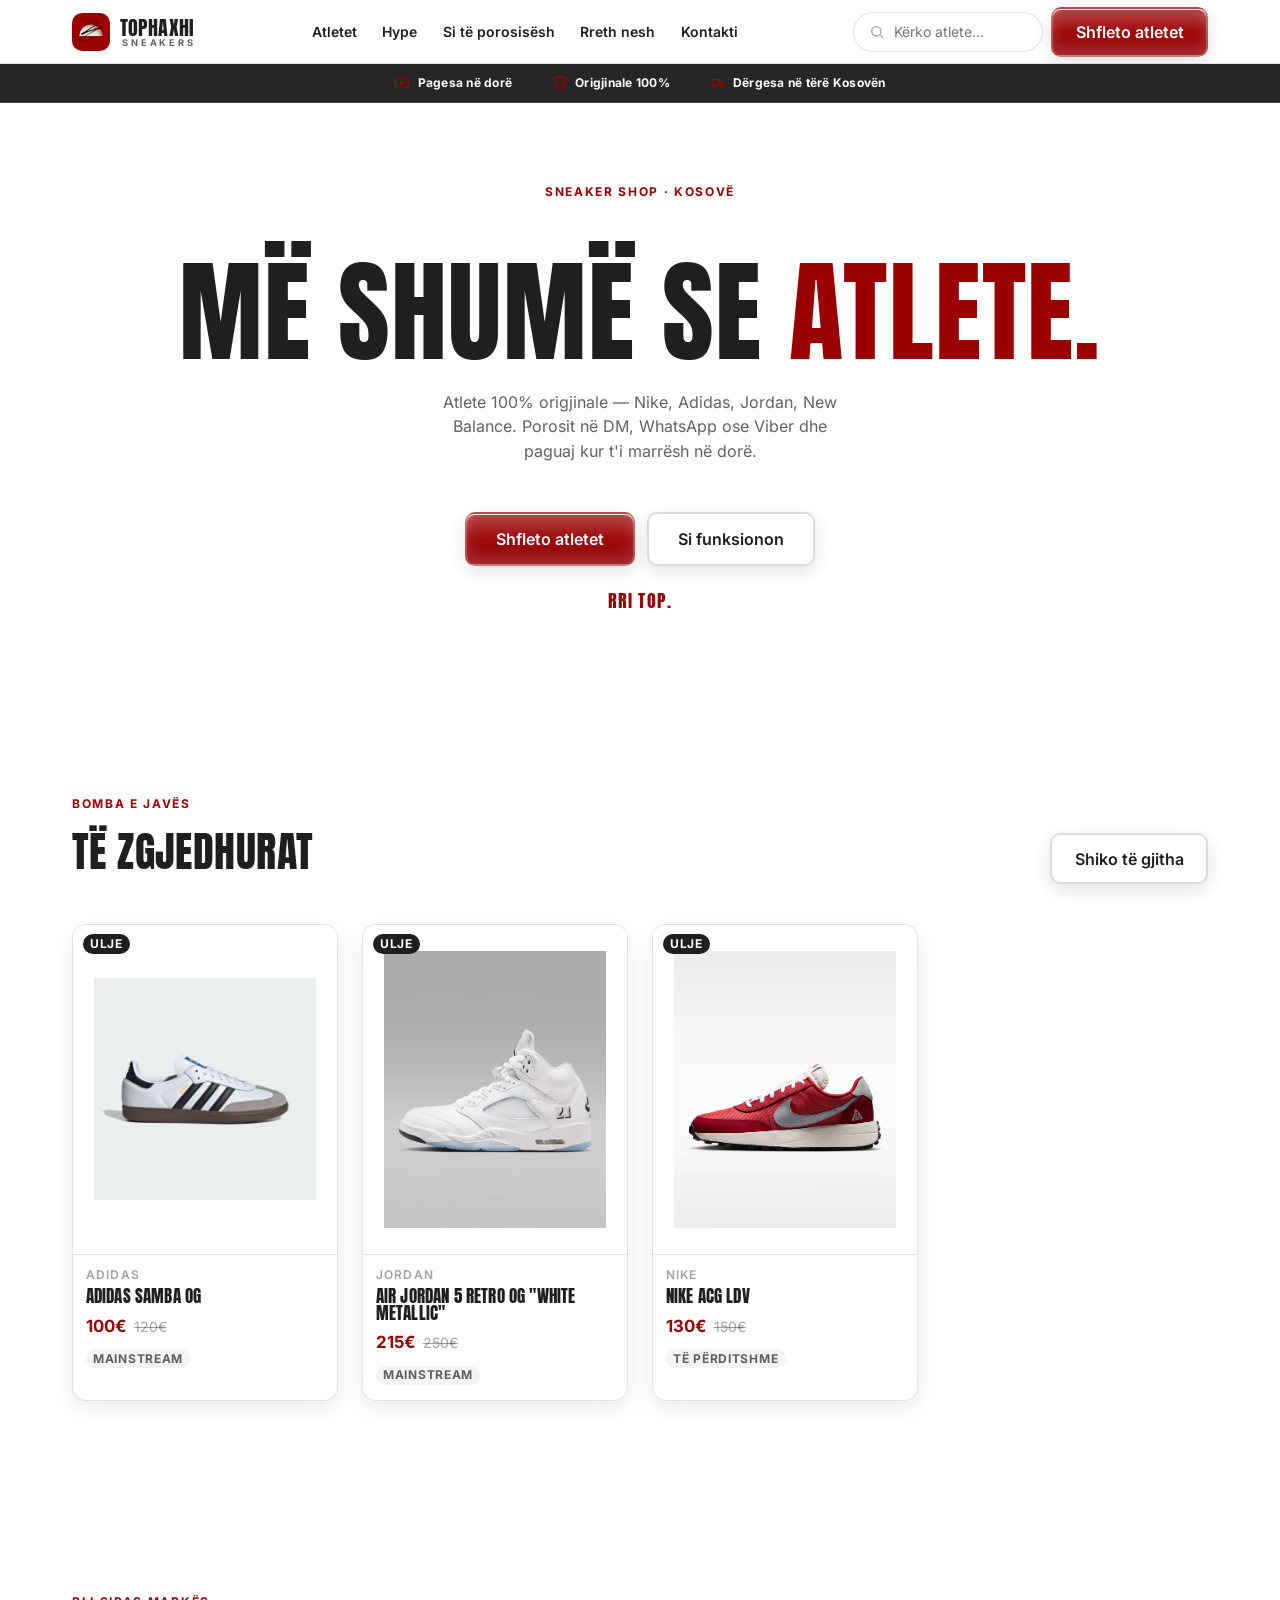
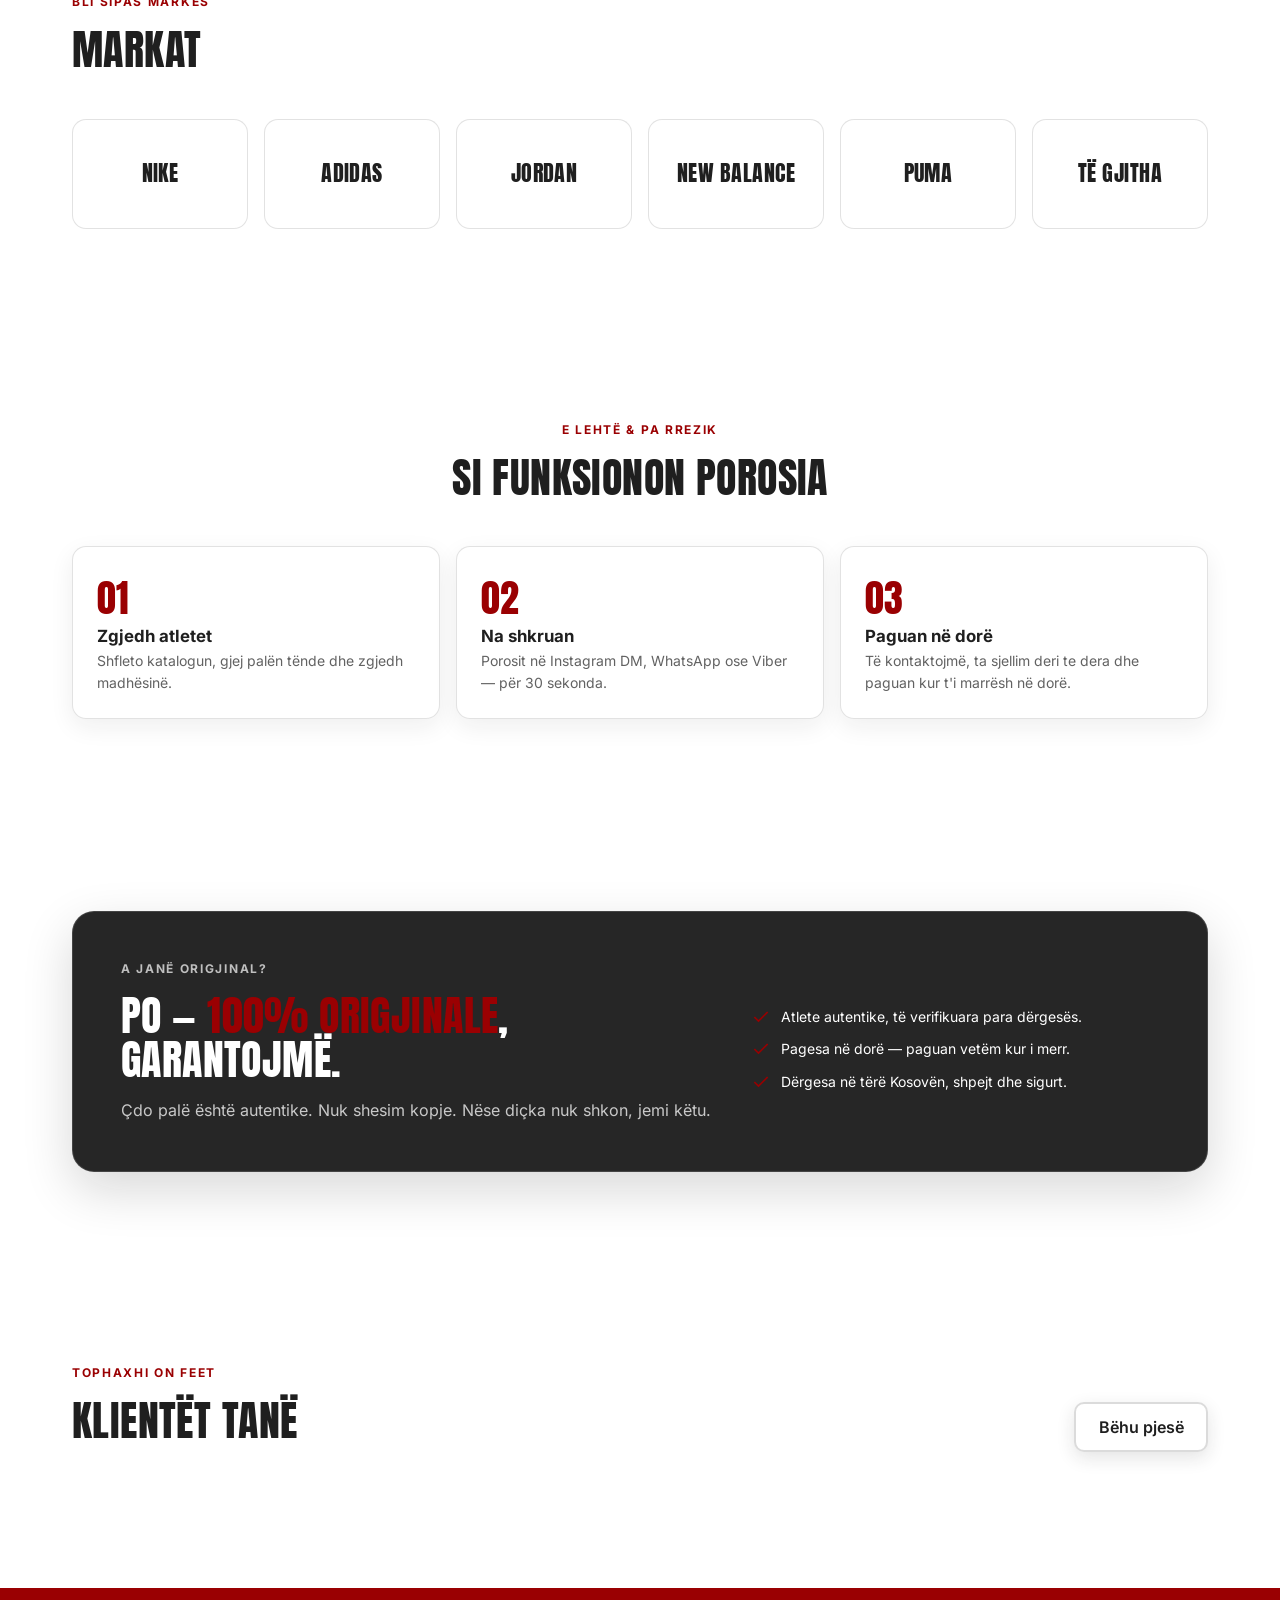
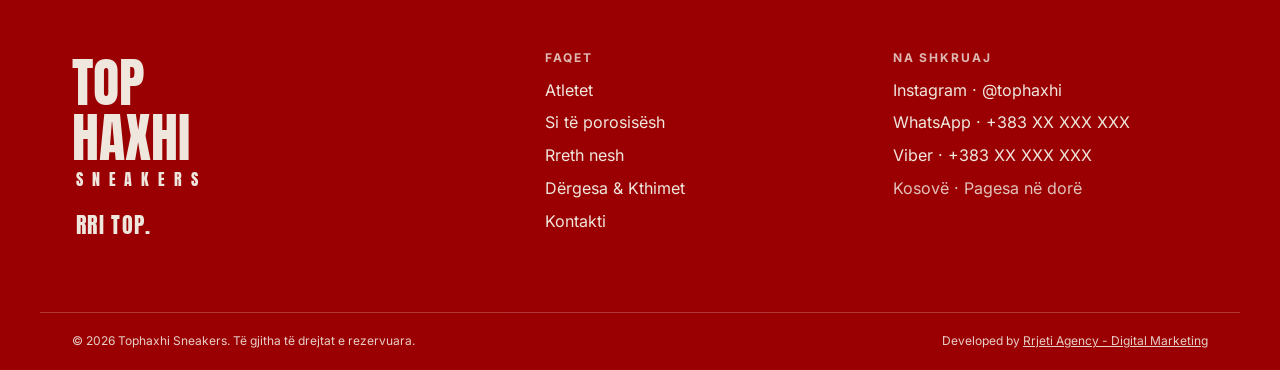
==== commit 7a953687: "modified:   index.html" ====
--- a/index.html
+++ b/index.html
@@ -149,9 +149,6 @@
                 <a href="rreth-nesh.html">Rreth nesh</a>
                 <a href="dergesa-kthimet.html">Dërgesa &amp; Kthimet</a>
                 <a href="kontakti.html">Kontakti</a>
-                <a href="atletet.html" class="btn btn--red btn--block"
-                    >Shfleto atletet</a
-                >
             </nav>
         </header>
 
--- a/css/styles.css
+++ b/css/styles.css
@@ -77,11 +77,11 @@
   --font-body: 'Inter', system-ui, -apple-system, 'Segoe UI', Roboto, Arial, sans-serif;
 
   /* Type scale (mobile-first, rritet me clamp) */
-  --fs-hero:   clamp(2.75rem, 11vw, 6.5rem);
+  --fs-hero:   clamp(3rem, 9vw, 7rem);
   --fs-h1:     clamp(2rem, 7vw, 3.5rem);
   --fs-h2:     clamp(1.6rem, 5.5vw, 2.6rem);
   --fs-h3:     clamp(1.15rem, 4vw, 1.5rem);
-  --fs-lead:   clamp(1rem, 2.6vw, 1.2rem);
+  --fs-lead:   clamp(0.7rem, 2.4vw, 1rem);
   --fs-body:   1rem;
   --fs-sm:     0.875rem;
   --fs-xs:     0.75rem;
@@ -208,7 +208,7 @@
 .btn {
   --btn-bg: var(--ink); --btn-fg: var(--white); --btn-bd: var(--ink);
   display: inline-flex; align-items: center; justify-content: center; gap: 0.5em;
-  font-weight: 600; font-size: var(--fs-body); line-height: 1;
+  font-weight: 600; font-size: var(--fs-lead); line-height: 1;
   padding: 0.95em 1.4em; border-radius: var(--radius-sm);
   background: var(--btn-bg); color: var(--btn-fg);
   border: 2px solid var(--btn-bd);
@@ -343,7 +343,7 @@
 }
 .hero__title { font-size: var(--fs-hero); line-height: 1.02; margin: 0.3em 0 0rem; }
 .hero__title .accent { color: var(--top-red); }
-.hero__sub { font-size: var(--fs-lead);  color: var(--ink-70); margin: 0 auto; max-width: 40ch; margin-bottom: clamp(1.5rem, 4vw, 3rem); padding: 0 1rem; }
+.hero__sub { font-size: var(--fs-lead);  color: var(--ink-70); margin: 0 auto; max-width: 46ch; margin-bottom: clamp(1.5rem, 4vw, 3rem); padding: 0 1rem; }
 .hero__cta { display: flex; gap: 0.75rem; flex-wrap: wrap; margin-top: 0.5rem; justify-content: center; align-items: center; }
 .hero__signoff {
   font-family: var(--font-display); text-transform: uppercase; color: var(--top-red);
